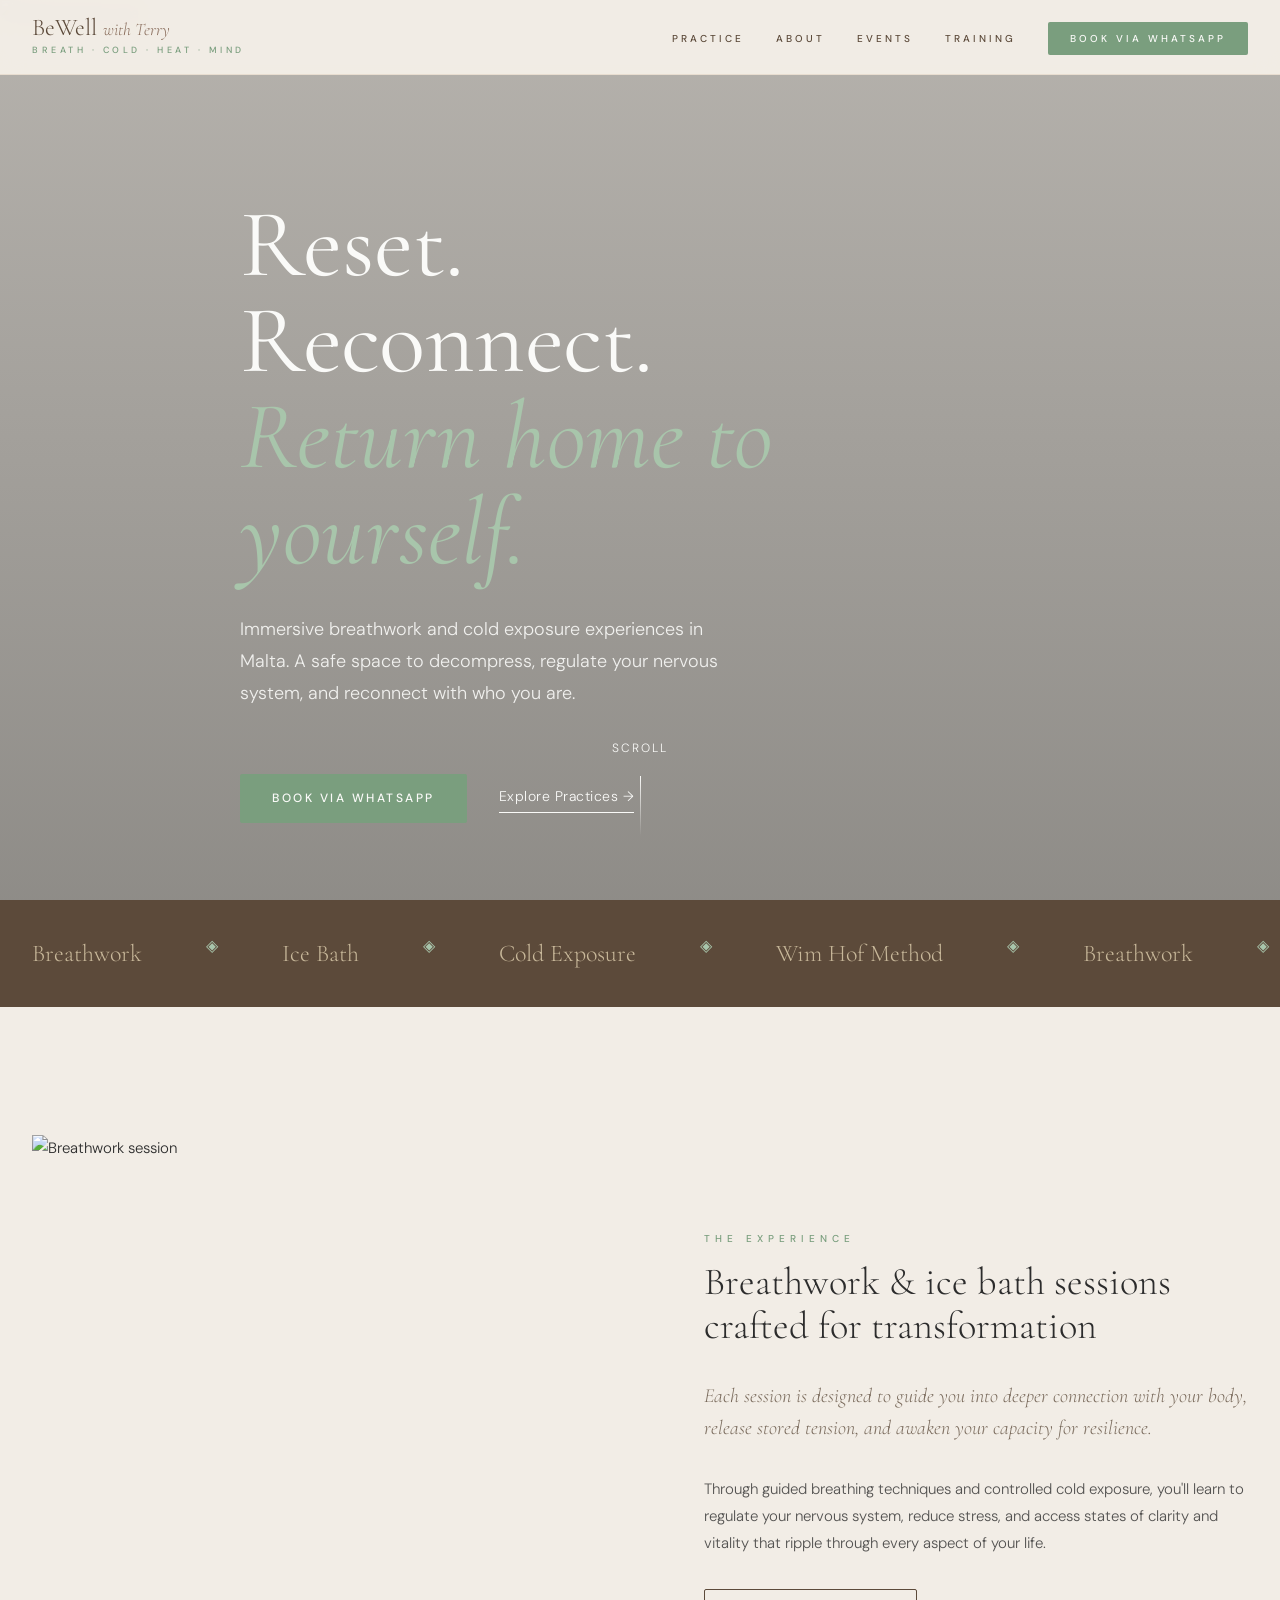
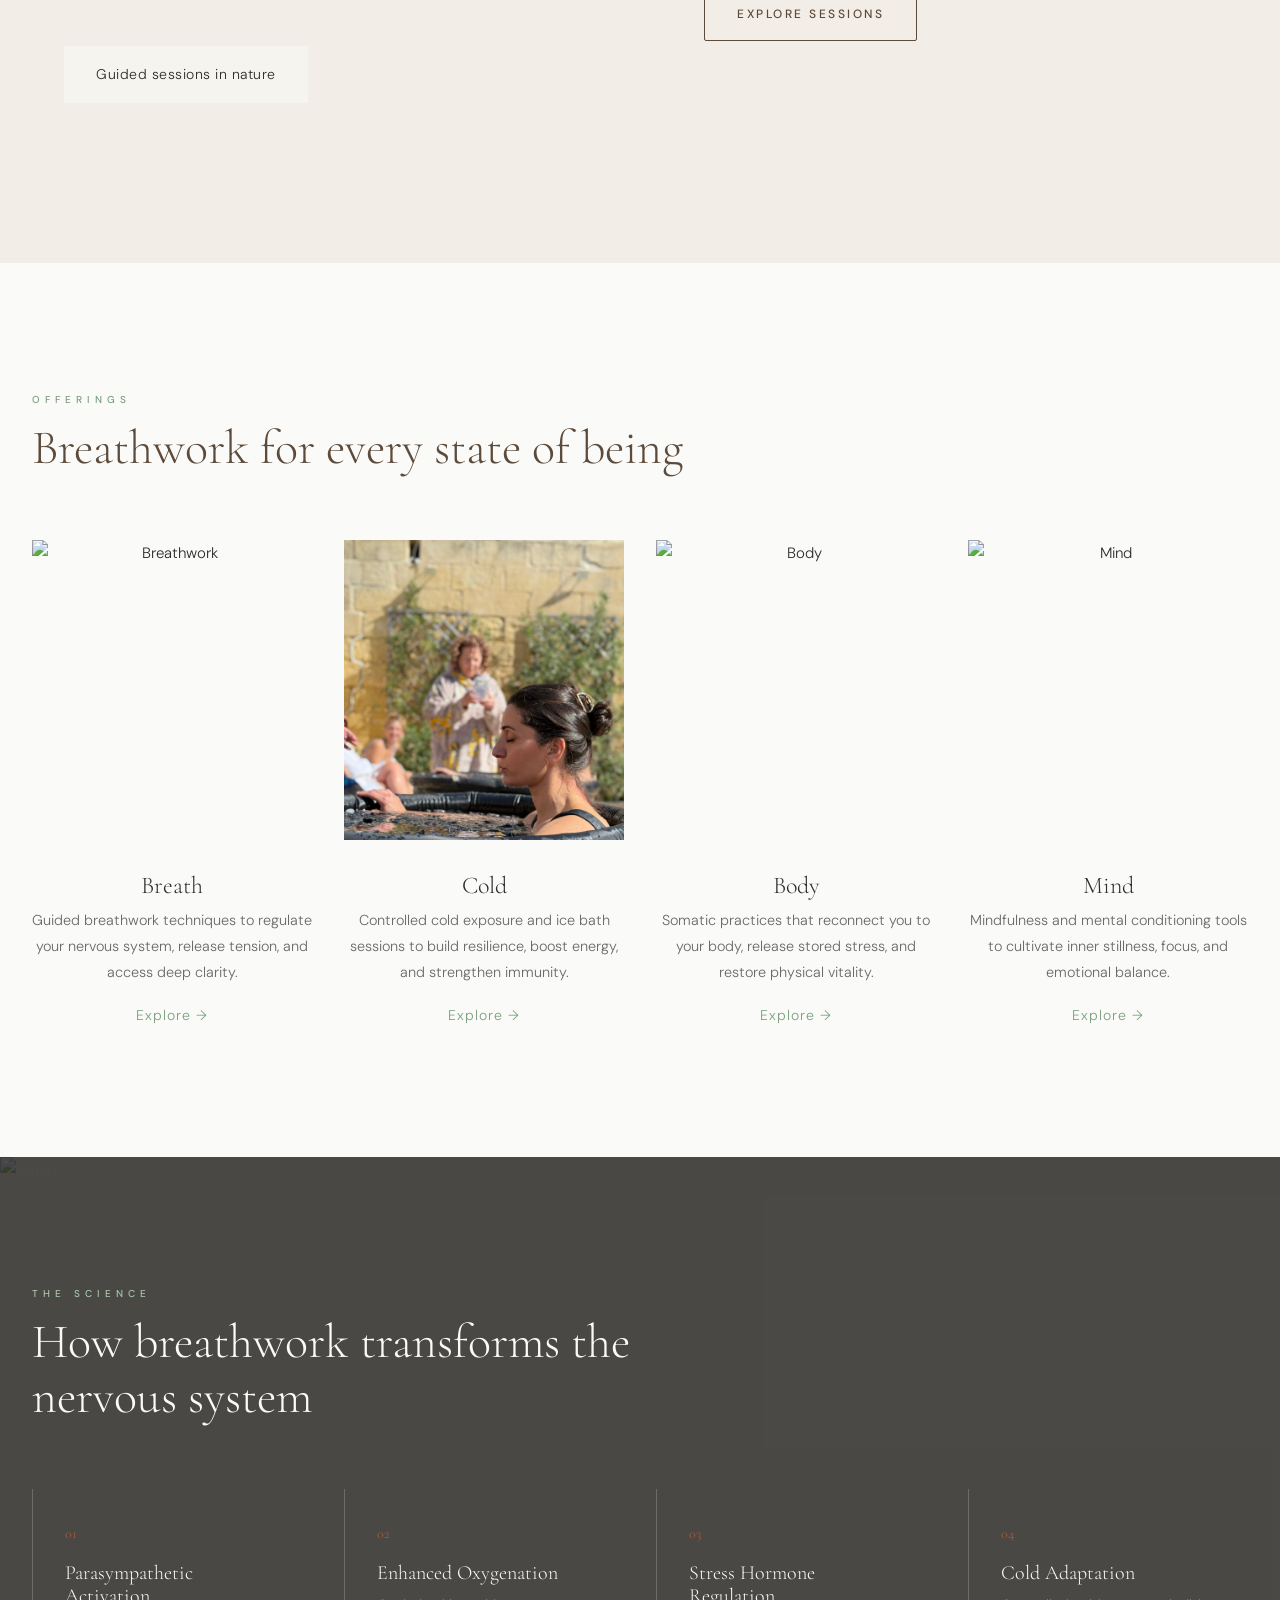
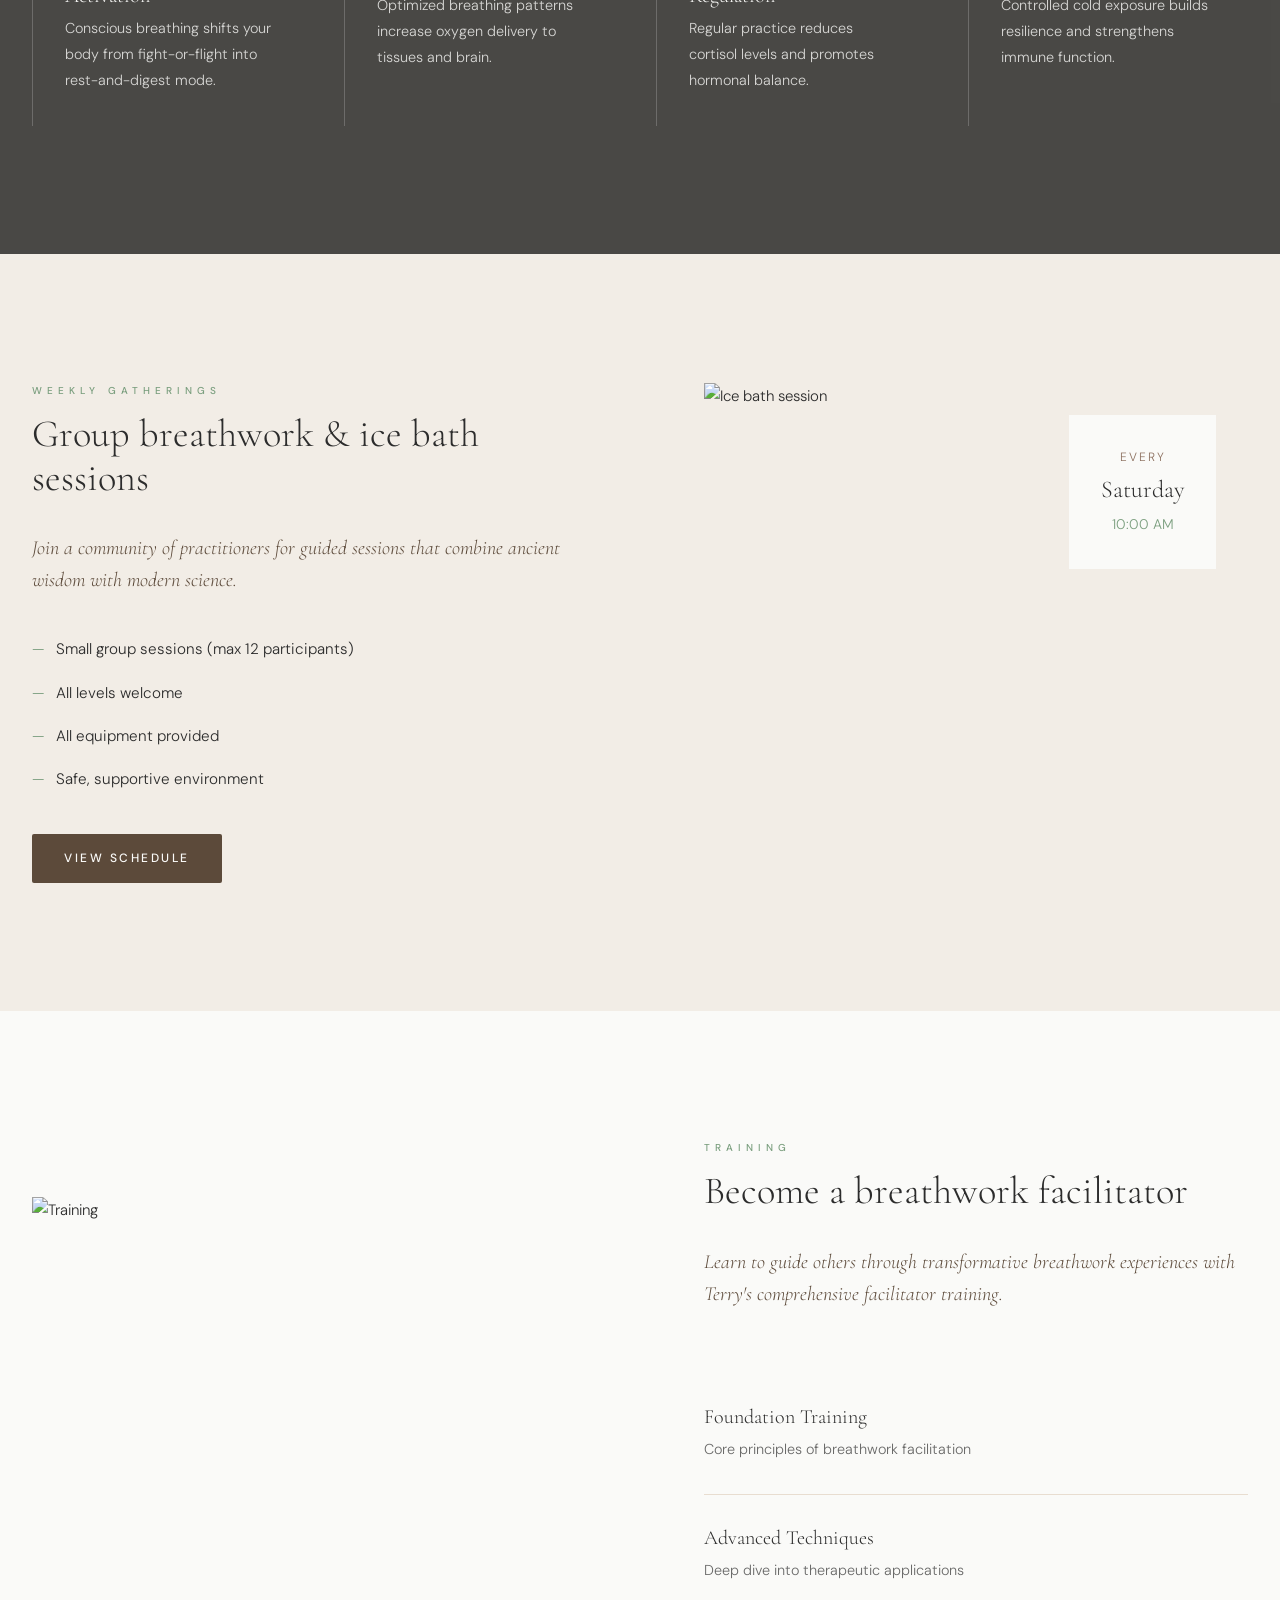
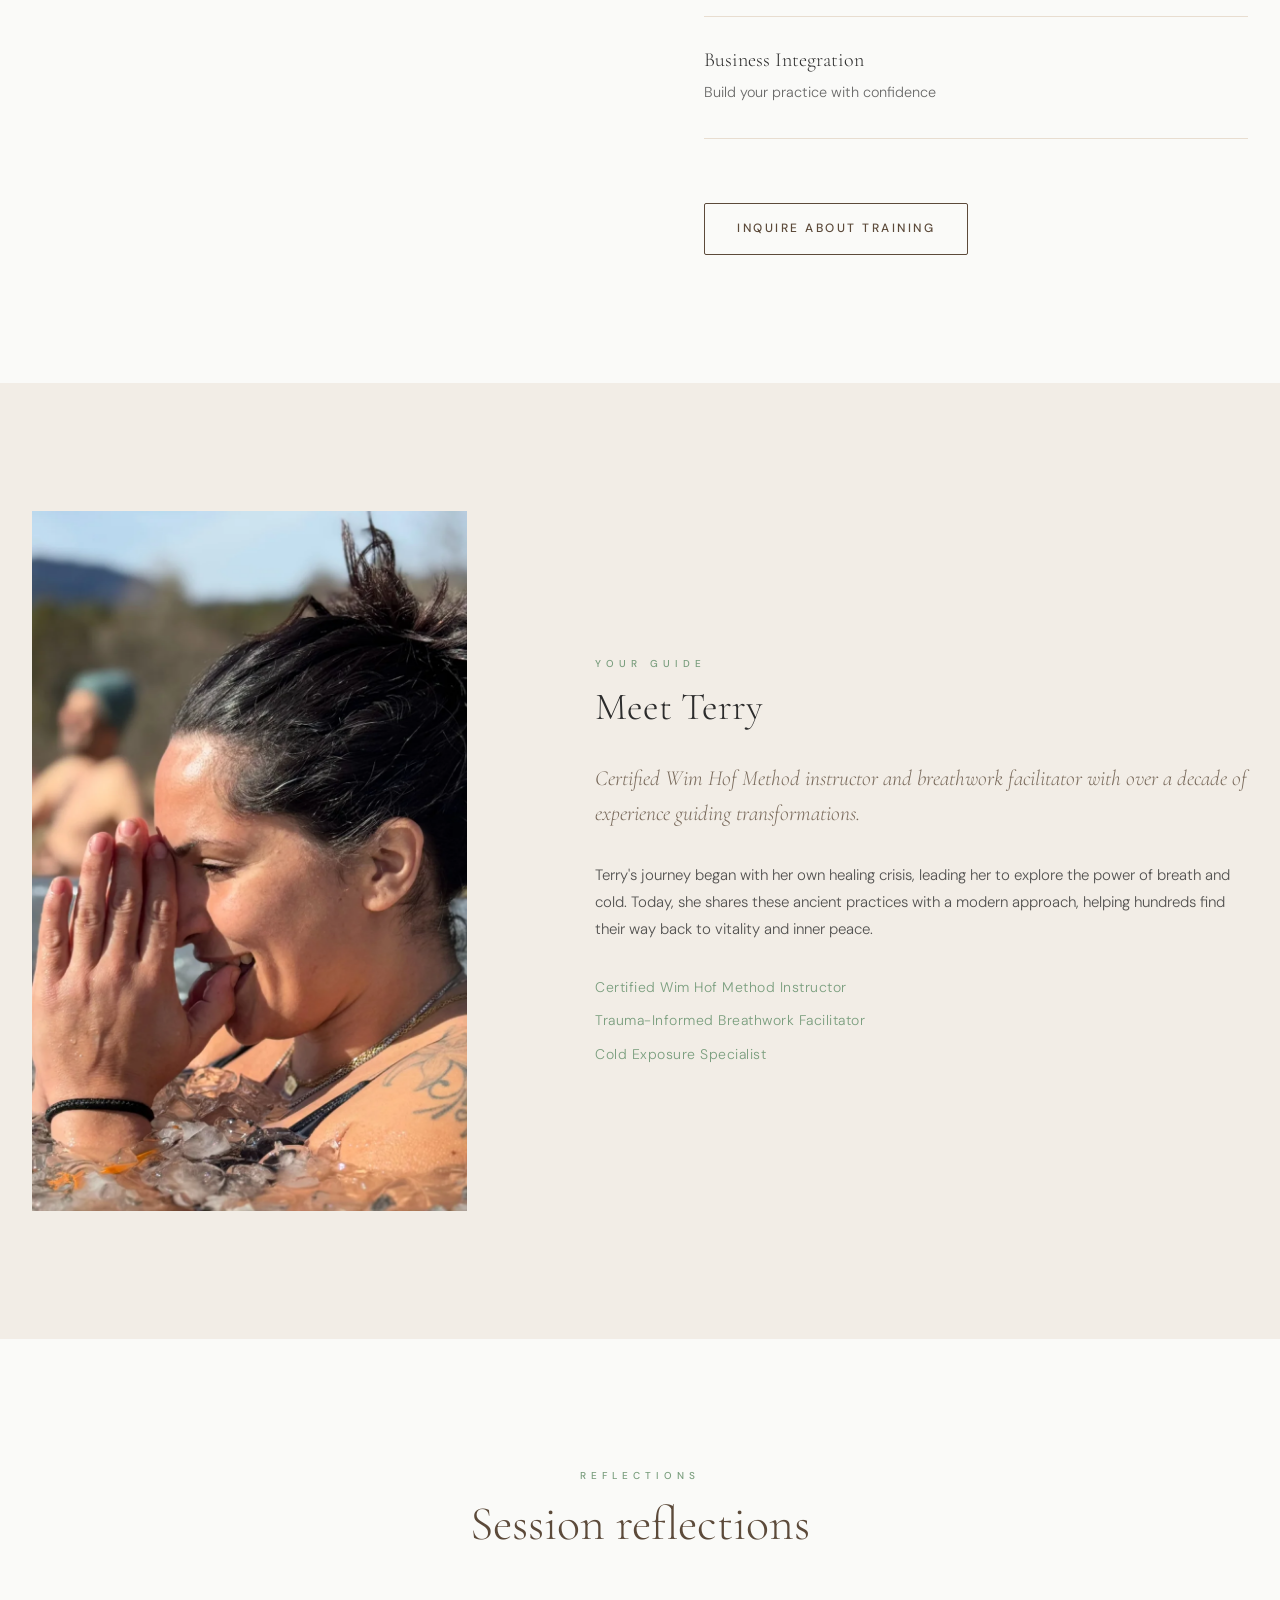
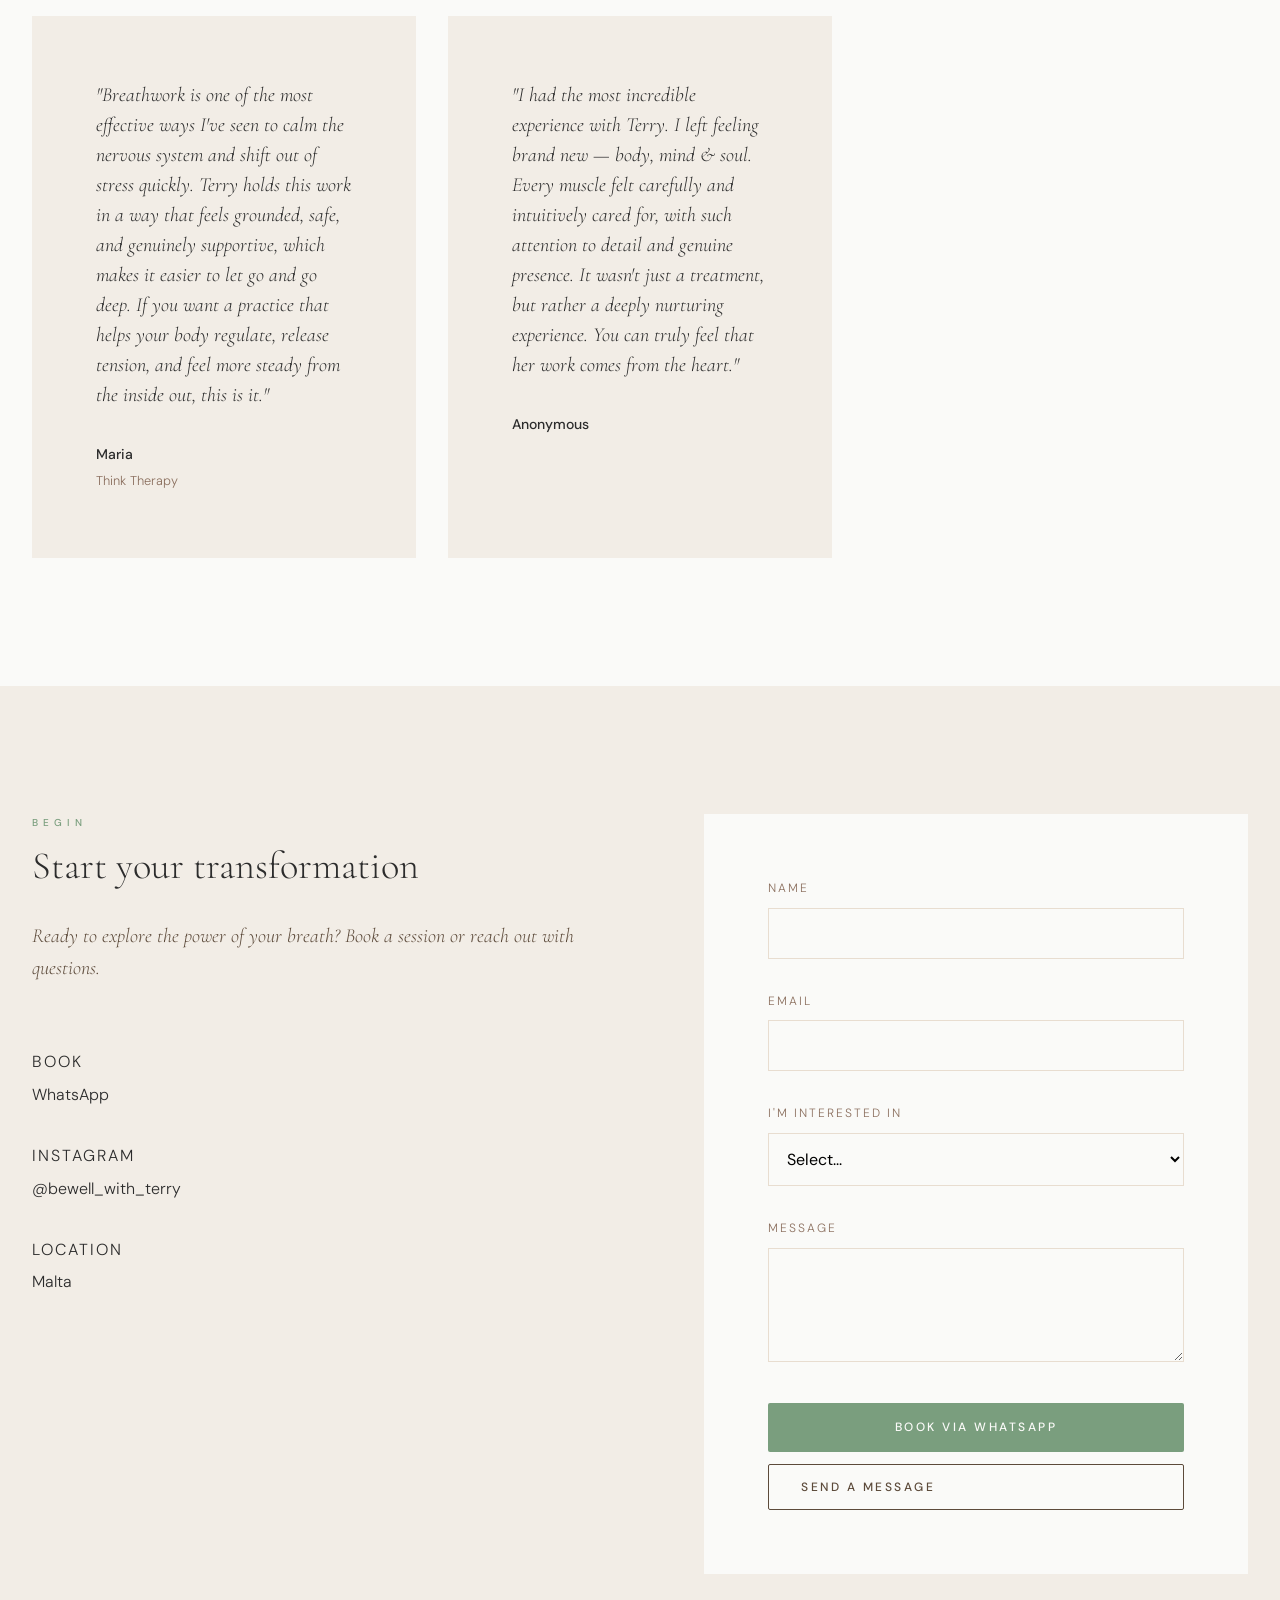
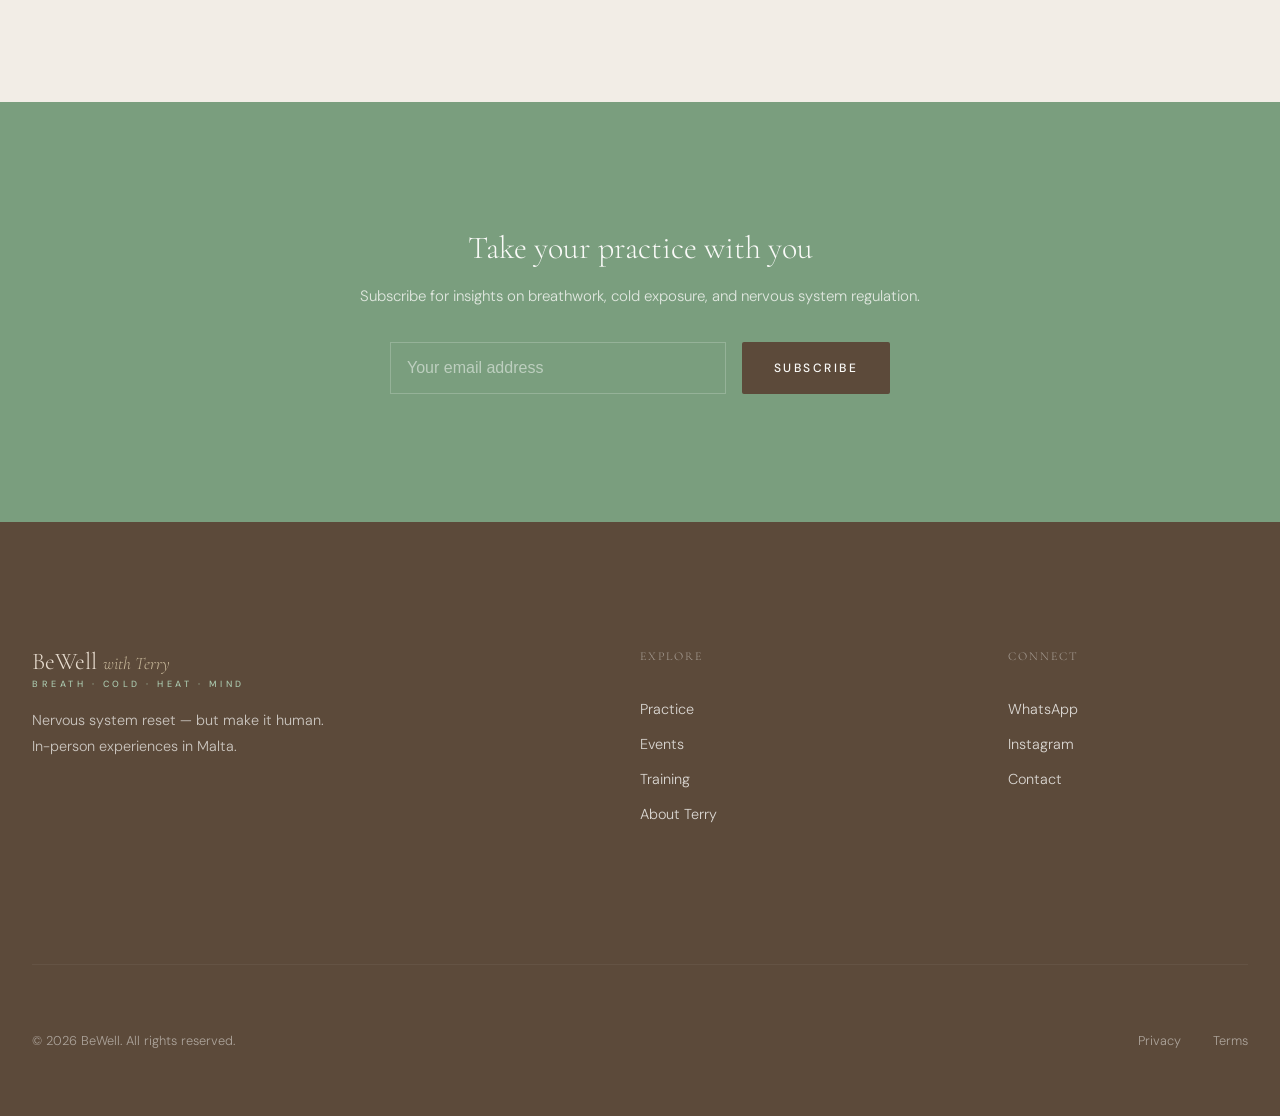
==== index.html @ edac0cfd "Use real BeWell ice bath photo for Cold offering card Co-Authored-By: Claude Sonnet 4.6 <noreply@ant" ====
<!DOCTYPE html>
<html lang="en">
<head>
    <meta charset="UTF-8">
    <meta name="viewport" content="width=device-width, initial-scale=1.0">
    <title>BeWell | Breathwork & Ice Bath with Terry</title>
    <link rel="preconnect" href="https://fonts.googleapis.com">
    <link rel="preconnect" href="https://fonts.gstatic.com" crossorigin>
    <link href="https://fonts.googleapis.com/css2?family=Cormorant+Garamond:ital,wght@0,300;0,400;0,500;1,300;1,400&family=DM+Sans:wght@300;400;500&display=swap" rel="stylesheet">
    <link rel="stylesheet" href="styles.css">
</head>
<body class="editorial">
    <!-- Navigation -->
    <nav class="navbar editorial-nav">
        <div class="container">
            <a href="#" class="logo">
                <div class="logo-wordmark">
                    <span>BeWell</span>
                    <span class="with-terry">with Terry</span>
                </div>
                <span class="logo-tagline">Breath · Cold · Heat · Mind</span>
            </a>
            <ul class="nav-links">
                <li><a href="#practice">Practice</a></li>
                <li><a href="#about">About</a></li>
                <li><a href="events.html">Events</a></li>
                <li><a href="#training">Training</a></li>
                <li><a href="https://wa.me/35679252144" target="_blank" class="nav-cta">Book via WhatsApp</a></li>
            </ul>
            <button class="mobile-menu-btn" aria-label="Toggle menu">
                <span></span>
                <span></span>
                <span></span>
            </button>
        </div>
    </nav>

    <!-- Hero Section -->
    <section class="hero-editorial">
        <div class="hero-bg">
            <img src="https://images.unsplash.com/photo-1505118380757-91f5f5632de0?w=1920" alt="Mediterranean sea">
            <div class="hero-overlay"></div>
        </div>
        <div class="container">
            <div class="hero-content-editorial">
                <h1 class="hero-title-editorial">
                    <span class="line">Reset.</span>
                    <span class="line">Reconnect.</span>
                    <span class="line accent">Return home to yourself.</span>
                </h1>
                <p class="hero-subtitle">
                    Immersive breathwork and cold exposure experiences in Malta.
                    A safe space to decompress, regulate your nervous system, and reconnect with who you are.
                </p>
                <div class="hero-cta-editorial">
                    <a href="https://wa.me/35679252144" target="_blank" class="btn-sage btn-large">Book via WhatsApp</a>
                    <a href="#practice" class="btn-text">Explore Practices →</a>
                </div>
            </div>
        </div>
        <div class="scroll-indicator-editorial">
            <span>Scroll</span>
            <div class="scroll-line"></div>
        </div>
    </section>

    <!-- Marquee Section -->
    <section class="marquee-section">
        <div class="marquee-container">
            <div class="marquee-content">
                <span>Breathwork</span>
                <span class="marquee-dot">◈</span>
                <span>Ice Bath</span>
                <span class="marquee-dot">◈</span>
                <span>Cold Exposure</span>
                <span class="marquee-dot">◈</span>
                <span>Wim Hof Method</span>
                <span class="marquee-dot">◈</span>
                <span>Breathwork</span>
                <span class="marquee-dot">◈</span>
                <span>Ice Bath</span>
                <span class="marquee-dot">◈</span>
                <span>Cold Exposure</span>
                <span class="marquee-dot">◈</span>
                <span>Wim Hof Method</span>
                <span class="marquee-dot">◈</span>
            </div>
        </div>
    </section>

    <!-- Featured Experience Section -->
    <section class="featured-experience" id="practice">
        <div class="container">
            <div class="featured-grid">
                <div class="featured-image">
                    <img src="https://images.unsplash.com/photo-1545205597-3d9d02c29597?w=800" alt="Breathwork session">
                    <div class="featured-caption">
                        <span>Guided sessions in nature</span>
                    </div>
                </div>
                <div class="featured-content">
                    <span class="section-label">The Experience</span>
                    <h2>Breathwork & ice bath sessions crafted for transformation</h2>
                    <p class="lead">
                        Each session is designed to guide you into deeper connection with your body, 
                        release stored tension, and awaken your capacity for resilience.
                    </p>
                    <p>
                        Through guided breathing techniques and controlled cold exposure, you'll learn 
                        to regulate your nervous system, reduce stress, and access states of clarity 
                        and vitality that ripple through every aspect of your life.
                    </p>
                    <a href="events.html" class="btn-outline">Explore Sessions</a>
                </div>
            </div>
        </div>
    </section>

    <!-- Practice Types Section -->
    <section class="practice-types">
        <div class="container">
            <div class="section-header-editorial">
                <span class="section-label">Offerings</span>
                <h2>Breathwork for every state of being</h2>
            </div>
            <div class="practice-grid">
                <div class="practice-card">
                    <div class="practice-image">
                        <img src="https://images.unsplash.com/photo-1474418397713-7ede21d49118?w=400" alt="Breathwork">
                    </div>
                    <h3>Breath</h3>
                    <p>Guided breathwork techniques to regulate your nervous system, release tension, and access deep clarity.</p>
                    <a href="events.html" class="link-arrow">Explore →</a>
                </div>
                <div class="practice-card">
                    <div class="practice-image">
                        <img src="cold.jpeg" alt="Ice bathing activity" style="object-position: top;">
                    </div>
                    <h3>Cold</h3>
                    <p>Controlled cold exposure and ice bath sessions to build resilience, boost energy, and strengthen immunity.</p>
                    <a href="events.html" class="link-arrow">Explore →</a>
                </div>
                <div class="practice-card">
                    <div class="practice-image">
                        <img src="https://images.unsplash.com/photo-1544367567-0f2fcb009e0b?w=400" alt="Body">
                    </div>
                    <h3>Body</h3>
                    <p>Somatic practices that reconnect you to your body, release stored stress, and restore physical vitality.</p>
                    <a href="events.html" class="link-arrow">Explore →</a>
                </div>
                <div class="practice-card">
                    <div class="practice-image">
                        <img src="https://images.unsplash.com/photo-1508672019048-805c876b67e2?w=400" alt="Mind">
                    </div>
                    <h3>Mind</h3>
                    <p>Mindfulness and mental conditioning tools to cultivate inner stillness, focus, and emotional balance.</p>
                    <a href="events.html" class="link-arrow">Explore →</a>
                </div>
            </div>
        </div>
    </section>

    <!-- Science Section -->
    <section class="science-section">
        <div class="science-bg">
            <img src="https://images.unsplash.com/photo-1518173946687-a4c036bc3c95?w=1920" alt="Nature">
            <div class="science-overlay"></div>
        </div>
        <div class="container">
            <div class="science-content">
                <span class="section-label light">The Science</span>
                <h2>How breathwork transforms the nervous system</h2>
                <div class="science-grid">
                    <div class="science-item">
                        <span class="science-number">01</span>
                        <h4>Parasympathetic Activation</h4>
                        <p>Conscious breathing shifts your body from fight-or-flight into rest-and-digest mode.</p>
                    </div>
                    <div class="science-item">
                        <span class="science-number">02</span>
                        <h4>Enhanced Oxygenation</h4>
                        <p>Optimized breathing patterns increase oxygen delivery to tissues and brain.</p>
                    </div>
                    <div class="science-item">
                        <span class="science-number">03</span>
                        <h4>Stress Hormone Regulation</h4>
                        <p>Regular practice reduces cortisol levels and promotes hormonal balance.</p>
                    </div>
                    <div class="science-item">
                        <span class="science-number">04</span>
                        <h4>Cold Adaptation</h4>
                        <p>Controlled cold exposure builds resilience and strengthens immune function.</p>
                    </div>
                </div>
            </div>
        </div>
    </section>

    <!-- Weekly Class Section -->
    <section class="weekly-class" id="events">
        <div class="container">
            <div class="weekly-grid">
                <div class="weekly-content">
                    <span class="section-label">Weekly Gatherings</span>
                    <h2>Group breathwork & ice bath sessions</h2>
                    <p class="lead">
                        Join a community of practitioners for guided sessions that combine ancient 
                        wisdom with modern science.
                    </p>
                    <ul class="weekly-features">
                        <li>Small group sessions (max 12 participants)</li>
                        <li>All levels welcome</li>
                        <li>All equipment provided</li>
                        <li>Safe, supportive environment</li>
                    </ul>
                    <a href="events.html" class="btn-primary">View Schedule</a>
                </div>
                <div class="weekly-image">
                    <img src="https://images.unsplash.com/photo-1593811167562-9cef47bfc4d7?w=800" alt="Ice bath session">
                    <div class="weekly-badge">
                        <span class="badge-day">Every</span>
                        <span class="badge-time">Saturday</span>
                        <span class="badge-hour">10:00 AM</span>
                    </div>
                </div>
            </div>
        </div>
    </section>

    <!-- Training Section -->
    <section class="training-section" id="training">
        <div class="container">
            <div class="training-grid">
                <div class="training-image">
                    <img src="https://images.unsplash.com/photo-1599901860904-17e6ed7083a0?w=800" alt="Training">
                </div>
                <div class="training-content">
                    <span class="section-label">Training</span>
                    <h2>Become a breathwork facilitator</h2>
                    <p class="lead">
                        Learn to guide others through transformative breathwork experiences 
                        with Terry's comprehensive facilitator training.
                    </p>
                    <div class="training-modules">
                        <div class="module">
                            <h4>Foundation Training</h4>
                            <p>Core principles of breathwork facilitation</p>
                        </div>
                        <div class="module">
                            <h4>Advanced Techniques</h4>
                            <p>Deep dive into therapeutic applications</p>
                        </div>
                        <div class="module">
                            <h4>Business Integration</h4>
                            <p>Build your practice with confidence</p>
                        </div>
                    </div>
                    <a href="#contact" class="btn-outline">Inquire About Training</a>
                </div>
            </div>
        </div>
    </section>

    <!-- About Terry Section -->
    <section class="about-editorial" id="about">
        <div class="container">
            <div class="about-grid-editorial">
                <div class="about-portrait">
                    <img src="terry.webp" alt="Terry">
                </div>
                <div class="about-bio">
                    <span class="section-label">Your Guide</span>
                    <h2>Meet Terry</h2>
                    <p class="lead">
                        Certified Wim Hof Method instructor and breathwork facilitator 
                        with over a decade of experience guiding transformations.
                    </p>
                    <p>
                        Terry's journey began with her own healing crisis, leading her to
                        explore the power of breath and cold. Today, she shares these ancient
                        practices with a modern approach, helping hundreds find their way
                        back to vitality and inner peace.
                    </p>
                    <div class="credentials-editorial">
                        <span>Certified Wim Hof Method Instructor</span>
                        <span>Trauma-Informed Breathwork Facilitator</span>
                        <span>Cold Exposure Specialist</span>
                    </div>
                </div>
            </div>
        </div>
    </section>

    <!-- Testimonials Section -->
    <section class="testimonials-editorial">
        <div class="container">
            <div class="section-header-editorial centered">
                <span class="section-label">Reflections</span>
                <h2>Session reflections</h2>
            </div>
            <div class="testimonials-grid-editorial">
                <div class="testimonial-card-editorial">
                    <blockquote>
                        "Breathwork is one of the most effective ways I've seen to calm the nervous system and shift out of stress quickly. Terry holds this work in a way that feels grounded, safe, and genuinely supportive, which makes it easier to let go and go deep. If you want a practice that helps your body regulate, release tension, and feel more steady from the inside out, this is it."
                    </blockquote>
                    <cite>
                        <strong>Maria</strong>
                        <span>Think Therapy</span>
                    </cite>
                </div>
                <div class="testimonial-card-editorial">
                    <blockquote>
                        "I had the most incredible experience with Terry. I left feeling brand new — body, mind & soul. Every muscle felt carefully and intuitively cared for, with such attention to detail and genuine presence. It wasn't just a treatment, but rather a deeply nurturing experience. You can truly feel that her work comes from the heart."
                    </blockquote>
                    <cite>
                        <strong>Anonymous</strong>
                    </cite>
                </div>
            </div>
        </div>
    </section>

    <!-- Contact Section -->
    <section class="contact-editorial" id="contact">
        <div class="container">
            <div class="contact-grid-editorial">
                <div class="contact-info-editorial">
                    <span class="section-label">Begin</span>
                    <h2>Start your transformation</h2>
                    <p class="lead">
                        Ready to explore the power of your breath? Book a session or 
                        reach out with questions.
                    </p>
                    <div class="contact-details-editorial">
                        <div class="contact-item">
                            <span class="contact-label">Book</span>
                            <a href="https://wa.me/35679252144" target="_blank">WhatsApp</a>
                        </div>
                        <div class="contact-item">
                            <span class="contact-label">Instagram</span>
                            <a href="https://www.instagram.com/bewell_with_terry" target="_blank">@bewell_with_terry</a>
                        </div>
                        <div class="contact-item">
                            <span class="contact-label">Location</span>
                            <span>Malta</span>
                        </div>
                    </div>
                </div>
                <div class="contact-form-wrapper">
                    <form class="contact-form-editorial" id="contactForm">
                        <div class="form-group">
                            <label for="name">Name</label>
                            <input type="text" id="name" name="name" required>
                        </div>
                        <div class="form-group">
                            <label for="email">Email</label>
                            <input type="email" id="email" name="email" required>
                        </div>
                        <div class="form-group">
                            <label for="interest">I'm interested in</label>
                            <select id="interest" name="interest">
                                <option value="">Select...</option>
                                <option value="session">Private Session</option>
                                <option value="group">Group Class</option>
                                <option value="training">Facilitator Training</option>
                                <option value="corporate">Corporate Program</option>
                            </select>
                        </div>
                        <div class="form-group">
                            <label for="message">Message</label>
                            <textarea id="message" name="message" rows="4"></textarea>
                        </div>
                        <a href="https://wa.me/35679252144" target="_blank" class="btn-sage btn-full" style="text-align:center; text-decoration:none;">Book via WhatsApp</a>
                        <button type="submit" class="btn-outline btn-full" style="margin-top: 0.75rem;">Send a Message</button>
                    </form>
                </div>
            </div>
        </div>
    </section>

    <!-- Newsletter Section -->
    <section class="newsletter-section">
        <div class="container">
            <div class="newsletter-content">
                <h3>Take your practice with you</h3>
                <p>Subscribe for insights on breathwork, cold exposure, and nervous system regulation.</p>
                <form class="newsletter-form">
                    <input type="email" placeholder="Your email address" required>
                    <button type="submit" class="btn-primary">Subscribe</button>
                </form>
            </div>
        </div>
    </section>

    <!-- Footer -->
    <footer class="footer-editorial">
        <div class="container">
            <div class="footer-grid-editorial">
                <div class="footer-brand">
                    <a href="#" class="logo" style="color: var(--sand-light);">
                        <div class="logo-wordmark">
                            <span>BeWell</span>
                            <span class="with-terry" style="color: var(--sand);">with Terry</span>
                        </div>
                        <span class="logo-tagline" style="color: var(--sage-light);">Breath · Cold · Heat · Mind</span>
                    </a>
                    <p>Nervous system reset — but make it human.<br>In-person experiences in Malta.</p>
                </div>
                <div class="footer-links">
                    <h4>Explore</h4>
                    <ul>
                        <li><a href="#practice">Practice</a></li>
                        <li><a href="events.html">Events</a></li>
                        <li><a href="#training">Training</a></li>
                        <li><a href="#about">About Terry</a></li>
                    </ul>
                </div>
                <div class="footer-links">
                    <h4>Connect</h4>
                    <ul>
                        <li><a href="https://wa.me/35679252144" target="_blank">WhatsApp</a></li>
                        <li><a href="https://www.instagram.com/bewell_with_terry" target="_blank">Instagram</a></li>
                        <li><a href="#contact">Contact</a></li>
                    </ul>
                </div>
            </div>
            <div class="footer-bottom-editorial">
                <p>&copy; 2026 BeWell. All rights reserved.</p>
                <div class="footer-legal">
                    <a href="#">Privacy</a>
                    <a href="#">Terms</a>
                </div>
            </div>
        </div>
    </footer>

    <!-- Success Modal -->
    <div class="modal" id="successModal">
        <div class="modal-content modal-editorial">
            <div class="modal-icon">✓</div>
            <h3>Message Sent</h3>
            <p>Thank you for reaching out. I'll respond within 24 hours.</p>
            <button class="btn-primary" onclick="closeModal()">Close</button>
        </div>
    </div>

    <script src="script.js"></script>
</body>
</html>
---- styles.css ----
/* ========================================
   BeWell - Editorial Design System
   Inspired by frequencybreathwork.com
   ======================================== */

/* CSS Variables */
:root {
    /* Brand Colors */
    --sage:        #7A9E7E;
    --sage-light:  #A8C5AB;
    --sage-pale:   #D6E8D7;
    --sand:        #C8B89A;
    --sand-light:  #E8DDD0;
    --sand-pale:   #F5F0EA;
    --earth:       #5C4A3A;
    --earth-mid:   #8B6F5E;
    --charcoal:    #2C2C2C;
    --white:       #FAFAF8;
    --cream:       #F2EDE6;
    --accent:      #B85C3A;
    --accent-soft: #D4856A;

    /* Legacy aliases (keep for compatibility) */
    --color-cream: #F2EDE6;
    --color-warm-white: #FAFAF8;
    --color-stone: #E8DDD0;
    --color-taupe: #8B6F5E;
    --color-charcoal: #2C2C2C;
    --color-forest: #5C4A3A;
    --color-sage: #7A9E7E;
    --color-gold: #B85C3A;

    /* Typography */
    --font-serif: 'Cormorant Garamond', Georgia, serif;
    --font-sans: 'DM Sans', -apple-system, BlinkMacSystemFont, sans-serif;

    /* Spacing */
    --space-xs: 0.5rem;
    --space-sm: 1rem;
    --space-md: 2rem;
    --space-lg: 4rem;
    --space-xl: 8rem;

    /* Transitions */
    --transition-smooth: all 0.4s cubic-bezier(0.4, 0, 0.2, 1);
}

/* Reset & Base */
*, *::before, *::after {
    box-sizing: border-box;
    margin: 0;
    padding: 0;
}

html {
    scroll-behavior: smooth;
    font-size: 16px;
}

body {
    font-family: var(--font-sans);
    font-weight: 300;
    font-size: 15px;
    color: var(--charcoal);
    background: var(--white);
    line-height: 1.8;
    -webkit-font-smoothing: antialiased;
}

body.editorial {
    background: var(--cream);
}

h1, h2, h3, h4 {
    font-family: var(--font-serif);
    font-weight: 300;
    line-height: 1.15;
}

a {
    text-decoration: none;
    color: inherit;
}

ul {
    list-style: none;
}

img {
    max-width: 100%;
    height: auto;
    display: block;
}

.container {
    max-width: 1400px;
    margin: 0 auto;
    padding: 0 var(--space-md);
}

/* ========================================
   Navigation - Editorial
   ======================================== */
.navbar {
    position: fixed;
    top: 0;
    left: 0;
    right: 0;
    z-index: 1000;
    padding: var(--space-sm) 0;
    transition: var(--transition-smooth);
    background: rgba(242, 237, 230, 0.98);
    backdrop-filter: blur(10px);
    border-bottom: 1px solid var(--sand-light);
}

.editorial-nav {
    padding: var(--space-sm) 0;
}

.editorial-nav.scrolled {
    box-shadow: 0 2px 20px rgba(0, 0, 0, 0.08);
}

.navbar .container {
    display: flex;
    align-items: center;
    justify-content: space-between;
}

.logo {
    display: flex;
    flex-direction: column;
    gap: 2px;
    font-family: var(--font-serif);
    font-size: 1.5rem;
    font-weight: 300;
    color: var(--earth);
    text-decoration: none;
}

.logo-wordmark {
    display: flex;
    align-items: baseline;
    gap: 6px;
    line-height: 1;
}

.logo-wordmark .with-terry {
    font-style: italic;
    font-size: 1.1rem;
    color: var(--earth-mid);
}

.logo-tagline {
    font-family: var(--font-sans);
    font-size: 9px;
    font-weight: 500;
    letter-spacing: 3.5px;
    text-transform: uppercase;
    color: var(--sage);
}

.nav-links {
    display: flex;
    align-items: center;
    gap: var(--space-md);
}

.nav-links a {
    font-size: 10px;
    font-weight: 500;
    letter-spacing: 3px;
    text-transform: uppercase;
    color: var(--earth);
    position: relative;
}

.nav-links a::after {
    content: '';
    position: absolute;
    bottom: -4px;
    left: 0;
    width: 0;
    height: 1px;
    background: var(--sage);
    transition: var(--transition-smooth);
}

.nav-links a:hover::after {
    width: 100%;
}

.nav-cta {
    padding: 10px 22px;
    background: var(--sage);
    color: var(--white) !important;
    border-radius: 2px;
    transition: var(--transition-smooth);
}

.nav-cta:hover {
    background: var(--earth);
}

.nav-cta::after {
    display: none !important;
}

.nav-cta::after {
    display: none !important;
}

.mobile-menu-btn {
    display: none;
    flex-direction: column;
    gap: 6px;
    background: none;
    border: none;
    cursor: pointer;
    padding: 5px;
}

.mobile-menu-btn span {
    display: block;
    width: 24px;
    height: 1px;
    background: var(--color-charcoal);
    transition: var(--transition-smooth);
}

.mobile-menu-btn.active span:nth-child(1) {
    transform: translateY(7px) rotate(45deg);
}

.mobile-menu-btn.active span:nth-child(2) {
    opacity: 0;
    transform: scaleX(0);
}

.mobile-menu-btn.active span:nth-child(3) {
    transform: translateY(-7px) rotate(-45deg);
}

/* ========================================
   Hero - Editorial
   ======================================== */
.hero-editorial {
    position: relative;
    min-height: 100vh;
    display: flex;
    align-items: center;
    overflow: hidden;
}

.hero-bg {
    position: absolute;
    inset: 0;
    z-index: -1;
}

.hero-bg img {
    width: 100%;
    height: 100%;
    object-fit: cover;
}

.hero-overlay {
    position: absolute;
    inset: 0;
    background: linear-gradient(
        to bottom,
        rgba(44, 44, 42, 0.3) 0%,
        rgba(44, 44, 42, 0.5) 100%
    );
}

.hero-content-editorial {
    max-width: 800px;
    padding-top: 120px;
    color: var(--color-warm-white);
}

.hero-title-editorial {
    font-size: clamp(3rem, 8vw, 6rem);
    font-weight: 400;
    line-height: 1;
    margin-bottom: var(--space-md);
}

.hero-title-editorial .line {
    display: block;
}

.hero-title-editorial .accent {
    font-style: italic;
    color: var(--sage-light);
}

.hero-subtitle {
    font-size: 1.125rem;
    max-width: 500px;
    margin-bottom: var(--space-lg);
    opacity: 0.9;
}

.hero-cta-editorial {
    display: flex;
    align-items: center;
    gap: var(--space-md);
}

.btn-text {
    color: var(--color-warm-white);
    font-size: 0.875rem;
    letter-spacing: 0.5px;
    border-bottom: 1px solid currentColor;
    padding-bottom: 2px;
    transition: var(--transition-smooth);
}

.btn-text:hover {
    opacity: 0.7;
}

.scroll-indicator-editorial {
    position: absolute;
    bottom: var(--space-lg);
    left: 50%;
    transform: translateX(-50%);
    display: flex;
    flex-direction: column;
    align-items: center;
    gap: var(--space-sm);
    color: var(--color-warm-white);
    font-size: 0.75rem;
    letter-spacing: 2px;
    text-transform: uppercase;
}

.scroll-line {
    width: 1px;
    height: 60px;
    background: linear-gradient(to bottom, currentColor, transparent);
    animation: scrollPulse 2s ease-in-out infinite;
}

@keyframes scrollPulse {
    0%, 100% { opacity: 1; transform: scaleY(1); }
    50% { opacity: 0.5; transform: scaleY(0.8); }
}

/* ========================================
   Buttons
   ======================================== */
.btn-primary {
    display: inline-flex;
    align-items: center;
    justify-content: center;
    padding: 14px 32px;
    background: var(--earth);
    color: var(--white);
    font-family: var(--font-sans);
    font-size: 12px;
    font-weight: 500;
    letter-spacing: 2.5px;
    text-transform: uppercase;
    border: none;
    border-radius: 2px;
    cursor: pointer;
    transition: all 0.25s ease;
}

.btn-primary:hover {
    background: var(--earth-mid);
    transform: translateY(-1px);
}

.btn-large {
    padding: 18px 40px;
    font-size: 12px;
}

.btn-full {
    width: 100%;
}

.btn-outline {
    display: inline-flex;
    align-items: center;
    padding: 14px 32px;
    border: 1.5px solid var(--earth);
    color: var(--earth);
    background: transparent;
    font-family: var(--font-sans);
    font-size: 12px;
    font-weight: 500;
    letter-spacing: 2.5px;
    text-transform: uppercase;
    border-radius: 2px;
    transition: all 0.25s ease;
}

.btn-outline:hover {
    background: var(--earth);
    color: var(--cream);
}

.btn-sage {
    display: inline-flex;
    align-items: center;
    justify-content: center;
    padding: 14px 32px;
    background: var(--sage);
    color: var(--white);
    font-family: var(--font-sans);
    font-size: 12px;
    font-weight: 500;
    letter-spacing: 2.5px;
    text-transform: uppercase;
    border: none;
    border-radius: 2px;
    cursor: pointer;
    transition: all 0.25s ease;
}

.btn-sage:hover {
    background: var(--earth);
    transform: translateY(-1px);
}

.btn-secondary {
    display: inline-flex;
    align-items: center;
    padding: 14px 28px;
    border: 1.5px solid var(--sand);
    font-family: var(--font-sans);
    font-size: 12px;
    letter-spacing: 2px;
    text-transform: uppercase;
    border-radius: 2px;
    transition: all 0.25s ease;
}

.btn-secondary:hover {
    border-color: var(--earth);
}

/* ========================================
   Marquee Section
   ======================================== */
.marquee-section {
    padding: var(--space-md) 0;
    background: var(--earth);
    overflow: hidden;
}

.marquee-container {
    display: flex;
    overflow: hidden;
}

.marquee-content {
    display: flex;
    animation: marquee 30s linear infinite;
    white-space: nowrap;
}

.marquee-content span {
    font-family: var(--font-serif);
    font-size: 1.5rem;
    color: var(--sand);
    padding: 0 var(--space-md);
}

.marquee-dot {
    color: var(--sage-light) !important;
    font-size: 1rem !important;
}

@keyframes marquee {
    0% { transform: translateX(0); }
    100% { transform: translateX(-50%); }
}

/* ========================================
   Section Labels & Headers
   ======================================== */
.section-label {
    display: block;
    font-family: var(--font-sans);
    font-size: 10px;
    font-weight: 500;
    letter-spacing: 5px;
    text-transform: uppercase;
    color: var(--sage);
    margin-bottom: 12px;
}

.section-label.light {
    color: var(--sage-light);
}

.section-header-editorial {
    margin-bottom: var(--space-lg);
}

.section-header-editorial.centered {
    text-align: center;
}

.section-header-editorial h2 {
    font-size: clamp(2rem, 4vw, 3rem);
    color: var(--earth);
}

/* ========================================
   Featured Experience Section
   ======================================== */
.featured-experience {
    padding: var(--space-xl) 0;
    background: var(--color-cream);
}

.featured-grid {
    display: grid;
    grid-template-columns: 1fr 1fr;
    gap: var(--space-xl);
    align-items: center;
}

.featured-image {
    position: relative;
}

.featured-image img {
    width: 100%;
    height: 600px;
    object-fit: cover;
}

.featured-caption {
    position: absolute;
    bottom: var(--space-md);
    left: var(--space-md);
    background: rgba(247, 245, 240, 0.9);
    padding: var(--space-sm) var(--space-md);
    font-size: 0.875rem;
    letter-spacing: 0.5px;
}

.featured-content h2 {
    font-size: clamp(2rem, 3vw, 2.75rem);
    margin-bottom: var(--space-md);
    color: var(--color-charcoal);
}

.featured-content .lead {
    font-size: 1.25rem;
    font-family: var(--font-serif);
    font-style: italic;
    color: var(--color-forest);
    margin-bottom: var(--space-md);
}

.featured-content p {
    margin-bottom: var(--space-md);
    color: var(--color-charcoal);
    opacity: 0.8;
}

/* ========================================
   Practice Types Section
   ======================================== */
.practice-types {
    padding: var(--space-xl) 0;
    background: var(--color-warm-white);
}

.practice-grid {
    display: grid;
    grid-template-columns: repeat(4, 1fr);
    gap: var(--space-md);
}

.practice-card {
    text-align: center;
}

.practice-image {
    margin-bottom: var(--space-md);
    overflow: hidden;
}

.practice-image img {
    width: 100%;
    height: 300px;
    object-fit: cover;
    transition: var(--transition-smooth);
}

.practice-card:hover .practice-image img {
    transform: scale(1.05);
}

.practice-card h3 {
    font-size: 1.5rem;
    margin-bottom: var(--space-xs);
    color: var(--color-charcoal);
}

.practice-card p {
    font-size: 0.9rem;
    color: var(--color-charcoal);
    opacity: 0.7;
    margin-bottom: var(--space-sm);
}

.link-arrow {
    font-size: 0.875rem;
    letter-spacing: 1px;
    color: var(--color-sage);
    transition: var(--transition-smooth);
}

.link-arrow:hover {
    color: var(--color-forest);
}

/* ========================================
   Science Section
   ======================================== */
.science-section {
    position: relative;
    padding: var(--space-xl) 0;
    color: var(--color-warm-white);
}

.science-bg {
    position: absolute;
    inset: 0;
    z-index: -1;
}

.science-bg img {
    width: 100%;
    height: 100%;
    object-fit: cover;
}

.science-overlay {
    position: absolute;
    inset: 0;
    background: rgba(44, 44, 42, 0.85);
}

.science-content h2 {
    font-size: clamp(2rem, 4vw, 3rem);
    margin-bottom: var(--space-lg);
    max-width: 600px;
}

.science-grid {
    display: grid;
    grid-template-columns: repeat(4, 1fr);
    gap: var(--space-md);
}

.science-item {
    padding: var(--space-md);
    border-left: 1px solid rgba(255, 255, 255, 0.2);
}

.science-number {
    display: block;
    font-family: var(--font-serif);
    font-size: 0.875rem;
    color: var(--color-gold);
    margin-bottom: var(--space-sm);
}

.science-item h4 {
    font-size: 1.25rem;
    margin-bottom: var(--space-xs);
}

.science-item p {
    font-size: 0.9rem;
    opacity: 0.8;
}

/* ========================================
   Weekly Class Section
   ======================================== */
.weekly-class {
    padding: var(--space-xl) 0;
    background: var(--color-cream);
}

.weekly-grid {
    display: grid;
    grid-template-columns: 1fr 1fr;
    gap: var(--space-xl);
    align-items: center;
}

.weekly-content h2 {
    font-size: clamp(2rem, 3vw, 2.75rem);
    margin-bottom: var(--space-md);
    color: var(--color-charcoal);
}

.weekly-content .lead {
    font-size: 1.25rem;
    font-family: var(--font-serif);
    font-style: italic;
    color: var(--color-forest);
    margin-bottom: var(--space-md);
}

.weekly-features {
    margin: var(--space-md) 0;
}

.weekly-features li {
    padding: var(--space-xs) 0;
    padding-left: 24px;
    position: relative;
    font-size: 0.95rem;
}

.weekly-features li::before {
    content: '—';
    position: absolute;
    left: 0;
    color: var(--color-sage);
}

.weekly-image {
    position: relative;
}

.weekly-image img {
    width: 100%;
    height: 500px;
    object-fit: cover;
}

.instagram-embed-wrapper {
    width: 100%;
    min-height: 500px;
}

.weekly-badge {
    position: absolute;
    top: var(--space-md);
    right: var(--space-md);
    background: var(--color-warm-white);
    padding: var(--space-md);
    text-align: center;
    min-width: 120px;
}

.weekly-badge span {
    display: block;
}

.badge-day {
    font-size: 0.75rem;
    letter-spacing: 2px;
    text-transform: uppercase;
    color: var(--color-taupe);
}

.badge-time {
    font-family: var(--font-serif);
    font-size: 1.5rem;
    color: var(--color-charcoal);
}

.badge-hour {
    font-size: 0.875rem;
    color: var(--color-sage);
}

/* ========================================
   Training Section
   ======================================== */
.training-section {
    padding: var(--space-xl) 0;
    background: var(--color-warm-white);
}

.training-grid {
    display: grid;
    grid-template-columns: 1fr 1fr;
    gap: var(--space-xl);
    align-items: center;
}

.training-image img {
    width: 100%;
    height: 600px;
    object-fit: cover;
}

.training-content h2 {
    font-size: clamp(2rem, 3vw, 2.75rem);
    margin-bottom: var(--space-md);
    color: var(--color-charcoal);
}

.training-content .lead {
    font-size: 1.25rem;
    font-family: var(--font-serif);
    font-style: italic;
    color: var(--color-forest);
    margin-bottom: var(--space-md);
}

.training-modules {
    margin: var(--space-lg) 0;
}

.module {
    padding: var(--space-md) 0;
    border-bottom: 1px solid var(--color-stone);
}

.module h4 {
    font-size: 1.25rem;
    margin-bottom: var(--space-xs);
    color: var(--color-charcoal);
}

.module p {
    font-size: 0.9rem;
    color: var(--color-charcoal);
    opacity: 0.7;
}

/* ========================================
   About Section - Editorial
   ======================================== */
.about-editorial {
    padding: var(--space-xl) 0;
    background: var(--color-cream);
}

.about-grid-editorial {
    display: grid;
    grid-template-columns: 1fr 1.5fr;
    gap: var(--space-xl);
    align-items: center;
}

.about-portrait img {
    width: 100%;
    height: 700px;
    object-fit: cover;
}

.about-bio h2 {
    font-size: clamp(2rem, 3vw, 2.75rem);
    margin-bottom: var(--space-md);
    color: var(--color-charcoal);
}

.about-bio .lead {
    font-size: 1.35rem;
    font-family: var(--font-serif);
    font-style: italic;
    color: var(--color-forest);
    margin-bottom: var(--space-md);
}

.about-bio p {
    margin-bottom: var(--space-md);
    color: var(--color-charcoal);
    opacity: 0.8;
}

.credentials-editorial {
    display: flex;
    flex-direction: column;
    gap: var(--space-xs);
    margin-top: var(--space-md);
}

.credentials-editorial span {
    font-size: 0.875rem;
    letter-spacing: 0.5px;
    color: var(--color-sage);
}

/* ========================================
   Testimonials - Editorial
   ======================================== */
.testimonials-editorial {
    padding: var(--space-xl) 0;
    background: var(--color-warm-white);
}

.testimonials-grid-editorial {
    display: grid;
    grid-template-columns: repeat(3, 1fr);
    gap: var(--space-md);
}

.testimonial-card-editorial {
    padding: var(--space-lg);
    background: var(--color-cream);
}

.testimonial-card-editorial blockquote {
    font-family: var(--font-serif);
    font-size: 1.25rem;
    font-style: italic;
    line-height: 1.5;
    color: var(--color-charcoal);
    margin-bottom: var(--space-md);
}

.testimonial-card-editorial cite {
    display: block;
}

.testimonial-card-editorial cite strong {
    display: block;
    font-family: var(--font-sans);
    font-size: 0.875rem;
    font-weight: 500;
    font-style: normal;
    color: var(--color-charcoal);
}

.testimonial-card-editorial cite span {
    font-size: 0.8rem;
    color: var(--color-taupe);
    font-style: normal;
}

/* ========================================
   Contact Section - Editorial
   ======================================== */
.contact-editorial {
    padding: var(--space-xl) 0;
    background: var(--color-cream);
}

.contact-grid-editorial {
    display: grid;
    grid-template-columns: 1fr 1fr;
    gap: var(--space-xl);
}

.contact-info-editorial h2 {
    font-size: clamp(2rem, 3vw, 2.75rem);
    margin-bottom: var(--space-md);
    color: var(--color-charcoal);
}

.contact-info-editorial .lead {
    font-size: 1.25rem;
    font-family: var(--font-serif);
    font-style: italic;
    color: var(--color-forest);
    margin-bottom: var(--space-lg);
}

.contact-details-editorial {
    margin-top: var(--space-lg);
}

.contact-item {
    margin-bottom: var(--space-md);
}

.contact-label {
    display: block;
    font-size: 0.75rem;
    letter-spacing: 2px;
    text-transform: uppercase;
    color: var(--color-taupe);
    margin-bottom: 4px;
}

.contact-item a,
.contact-item span {
    font-size: 1rem;
    color: var(--color-charcoal);
}

.contact-item a:hover {
    color: var(--color-sage);
}

.contact-form-editorial {
    background: var(--color-warm-white);
    padding: var(--space-lg);
}

.form-group {
    margin-bottom: var(--space-md);
}

.form-group label {
    display: block;
    font-size: 0.75rem;
    letter-spacing: 2px;
    text-transform: uppercase;
    color: var(--color-taupe);
    margin-bottom: 8px;
}

.form-group input,
.form-group select,
.form-group textarea {
    width: 100%;
    padding: 14px;
    border: 1px solid var(--color-stone);
    background: transparent;
    font-family: var(--font-sans);
    font-size: 1rem;
    transition: var(--transition-smooth);
}

.form-group input:focus,
.form-group select:focus,
.form-group textarea:focus {
    outline: none;
    border-color: var(--color-charcoal);
}

/* ========================================
   Newsletter Section
   ======================================== */
.newsletter-section {
    padding: var(--space-xl) 0;
    background: var(--sage);
    color: var(--white);
    text-align: center;
}

.newsletter-content h3 {
    font-size: 2rem;
    margin-bottom: var(--space-sm);
}

.newsletter-content p {
    opacity: 0.8;
    margin-bottom: var(--space-md);
}

.newsletter-form {
    display: flex;
    gap: var(--space-sm);
    max-width: 500px;
    margin: 0 auto;
}

.newsletter-form input {
    flex: 1;
    padding: 16px;
    border: 1px solid rgba(255, 255, 255, 0.2);
    background: transparent;
    color: var(--color-warm-white);
    font-size: 1rem;
}

.newsletter-form input::placeholder {
    color: rgba(255, 255, 255, 0.5);
}

/* ========================================
   Footer - Editorial
   ======================================== */
.footer-editorial {
    padding: var(--space-xl) 0 var(--space-lg);
    background: var(--earth);
    color: var(--white);
}

.footer-grid-editorial {
    display: grid;
    grid-template-columns: 2fr 1fr 1fr;
    gap: var(--space-xl);
    margin-bottom: var(--space-xl);
}

.footer-brand .logo {
    color: var(--color-warm-white);
    margin-bottom: var(--space-sm);
}

.footer-brand p {
    font-size: 0.9rem;
    opacity: 0.7;
    line-height: 1.8;
}

.footer-links h4 {
    font-size: 0.75rem;
    letter-spacing: 2px;
    text-transform: uppercase;
    margin-bottom: var(--space-md);
    opacity: 0.5;
}

.footer-links li {
    margin-bottom: var(--space-xs);
}

.footer-links a {
    font-size: 0.9rem;
    opacity: 0.8;
    transition: var(--transition-smooth);
}

.footer-links a:hover {
    opacity: 1;
}

.footer-bottom-editorial {
    display: flex;
    justify-content: space-between;
    padding-top: var(--space-lg);
    border-top: 1px solid rgba(255, 255, 255, 0.1);
    font-size: 0.8rem;
    opacity: 0.5;
}

.footer-legal {
    display: flex;
    gap: var(--space-md);
}

/* ========================================
   Modal
   ======================================== */
.modal {
    position: fixed;
    inset: 0;
    background: rgba(44, 44, 42, 0.8);
    display: flex;
    align-items: center;
    justify-content: center;
    z-index: 2000;
    opacity: 0;
    visibility: hidden;
    transition: var(--transition-smooth);
}

.modal.active {
    opacity: 1;
    visibility: visible;
}

.modal-content {
    background: var(--color-warm-white);
    padding: var(--space-lg);
    max-width: 500px;
    width: 90%;
    text-align: center;
    transform: scale(0.9);
    transition: var(--transition-smooth);
}

.modal.active .modal-content {
    transform: scale(1);
}

.modal-icon {
    width: 60px;
    height: 60px;
    background: var(--color-sage);
    color: var(--color-warm-white);
    border-radius: 50%;
    display: flex;
    align-items: center;
    justify-content: center;
    margin: 0 auto var(--space-md);
    font-size: 1.5rem;
}

.modal-editorial h3 {
    font-size: 1.75rem;
    margin-bottom: var(--space-sm);
    color: var(--color-charcoal);
}

.modal-editorial p {
    color: var(--color-charcoal);
    opacity: 0.7;
    margin-bottom: var(--space-md);
}

/* ========================================
   Responsive
   ======================================== */
@media (max-width: 1024px) {
    .featured-grid,
    .weekly-grid,
    .training-grid,
    .about-grid-editorial,
    .contact-grid-editorial {
        grid-template-columns: 1fr;
        gap: var(--space-lg);
    }
    
    .practice-grid,
    .science-grid,
    .testimonials-grid-editorial {
        grid-template-columns: repeat(2, 1fr);
    }
    
    .footer-grid-editorial {
        grid-template-columns: 1fr 1fr;
    }
}

@media (max-width: 768px) {
    :root {
        --space-xl: 4rem;
    }
    
    .nav-links {
        position: fixed;
        top: 0;
        left: 0;
        right: 0;
        bottom: 0;
        background: var(--color-cream);
        flex-direction: column;
        justify-content: center;
        align-items: center;
        gap: var(--space-lg);
        transform: translateX(-100%);
        transition: var(--transition-smooth);
        z-index: 1002;
    }

    .nav-links a {
        font-size: 1.5rem;
        font-family: var(--font-serif);
    }

    .nav-links.active {
        transform: translateX(0);
    }

    .mobile-menu-btn {
        display: flex;
        z-index: 1003;
    }
    
    .hero-content-editorial {
        padding-top: 100px;
    }
    
    .practice-grid,
    .science-grid,
    .testimonials-grid-editorial {
        grid-template-columns: 1fr;
    }
    
    .footer-grid-editorial {
        grid-template-columns: 1fr;
    }
    
    .footer-bottom-editorial {
        flex-direction: column;
        gap: var(--space-sm);
        text-align: center;
    }
    
    .newsletter-form {
        flex-direction: column;
    }
}

/* ========================================
   Utility Classes
   ======================================== */
.lead {
    font-size: 1.25rem;
    line-height: 1.6;
}

.text-center {
    text-align: center;
}
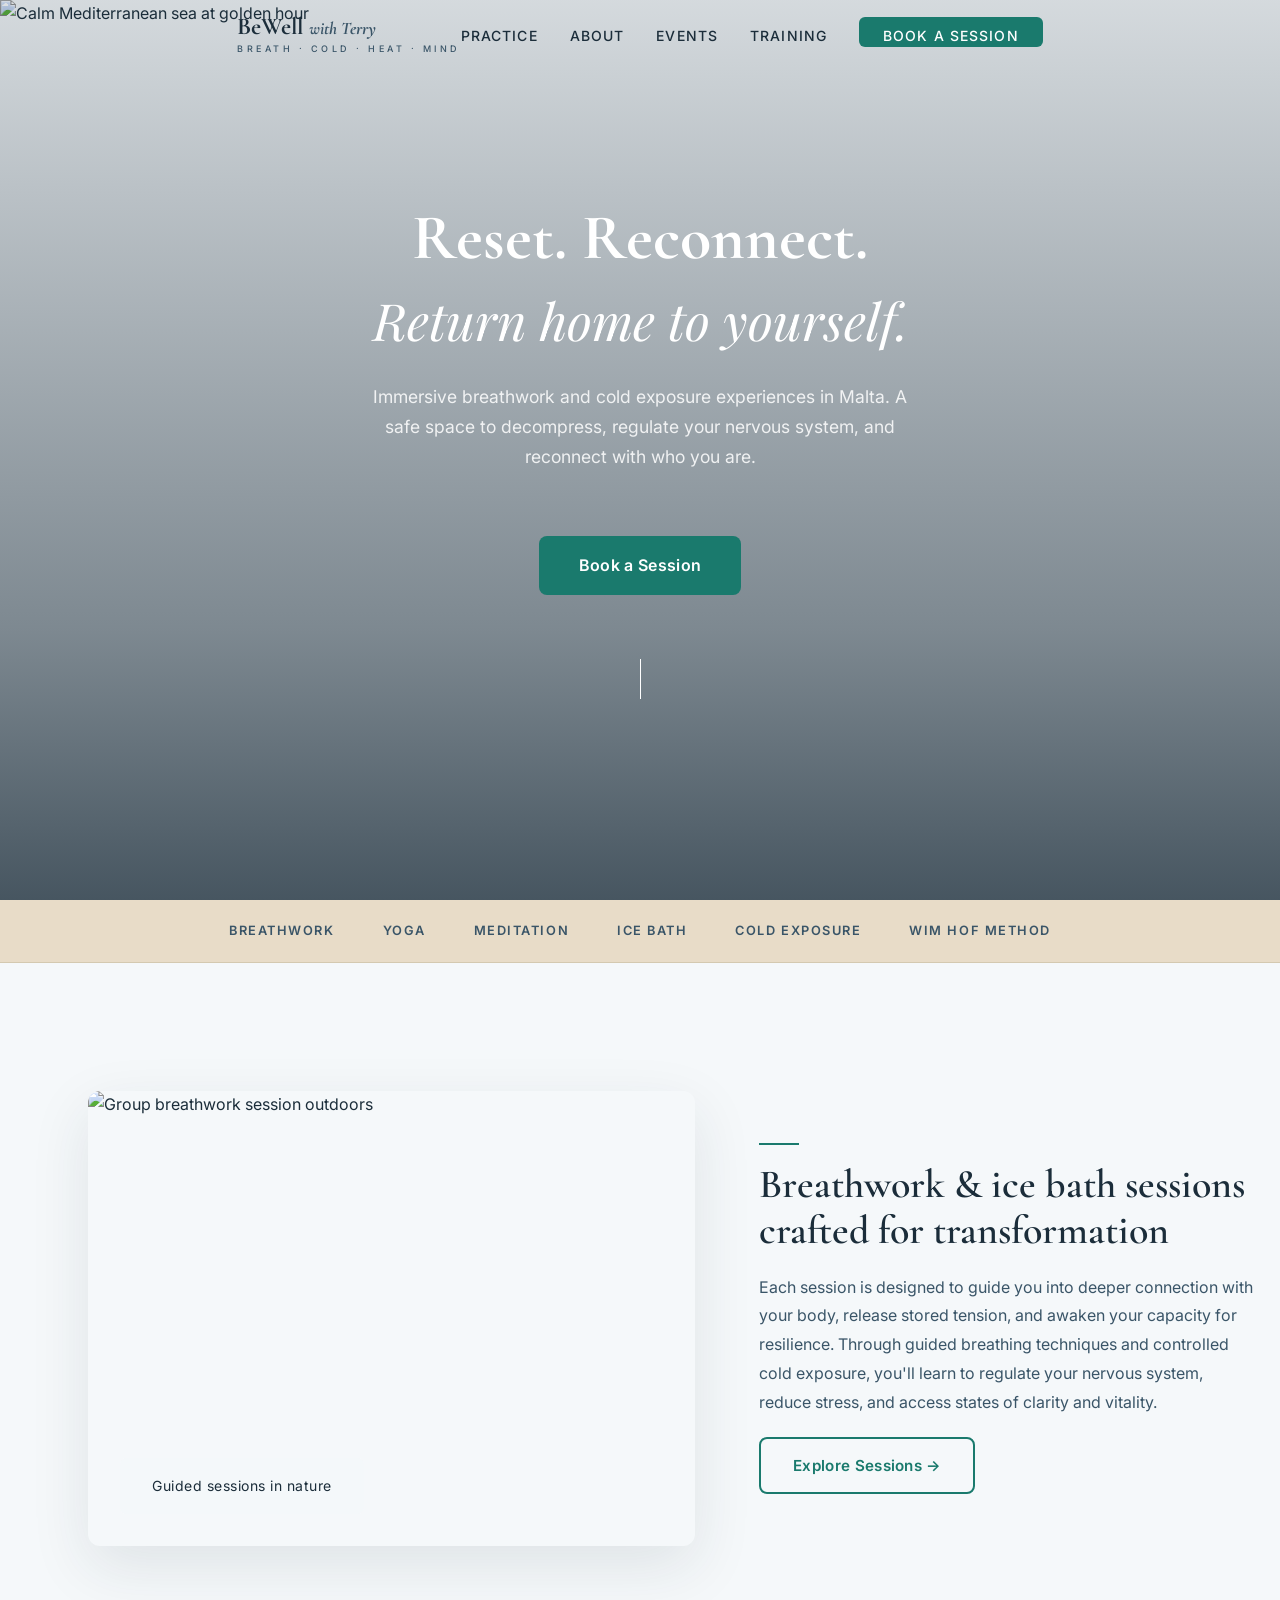
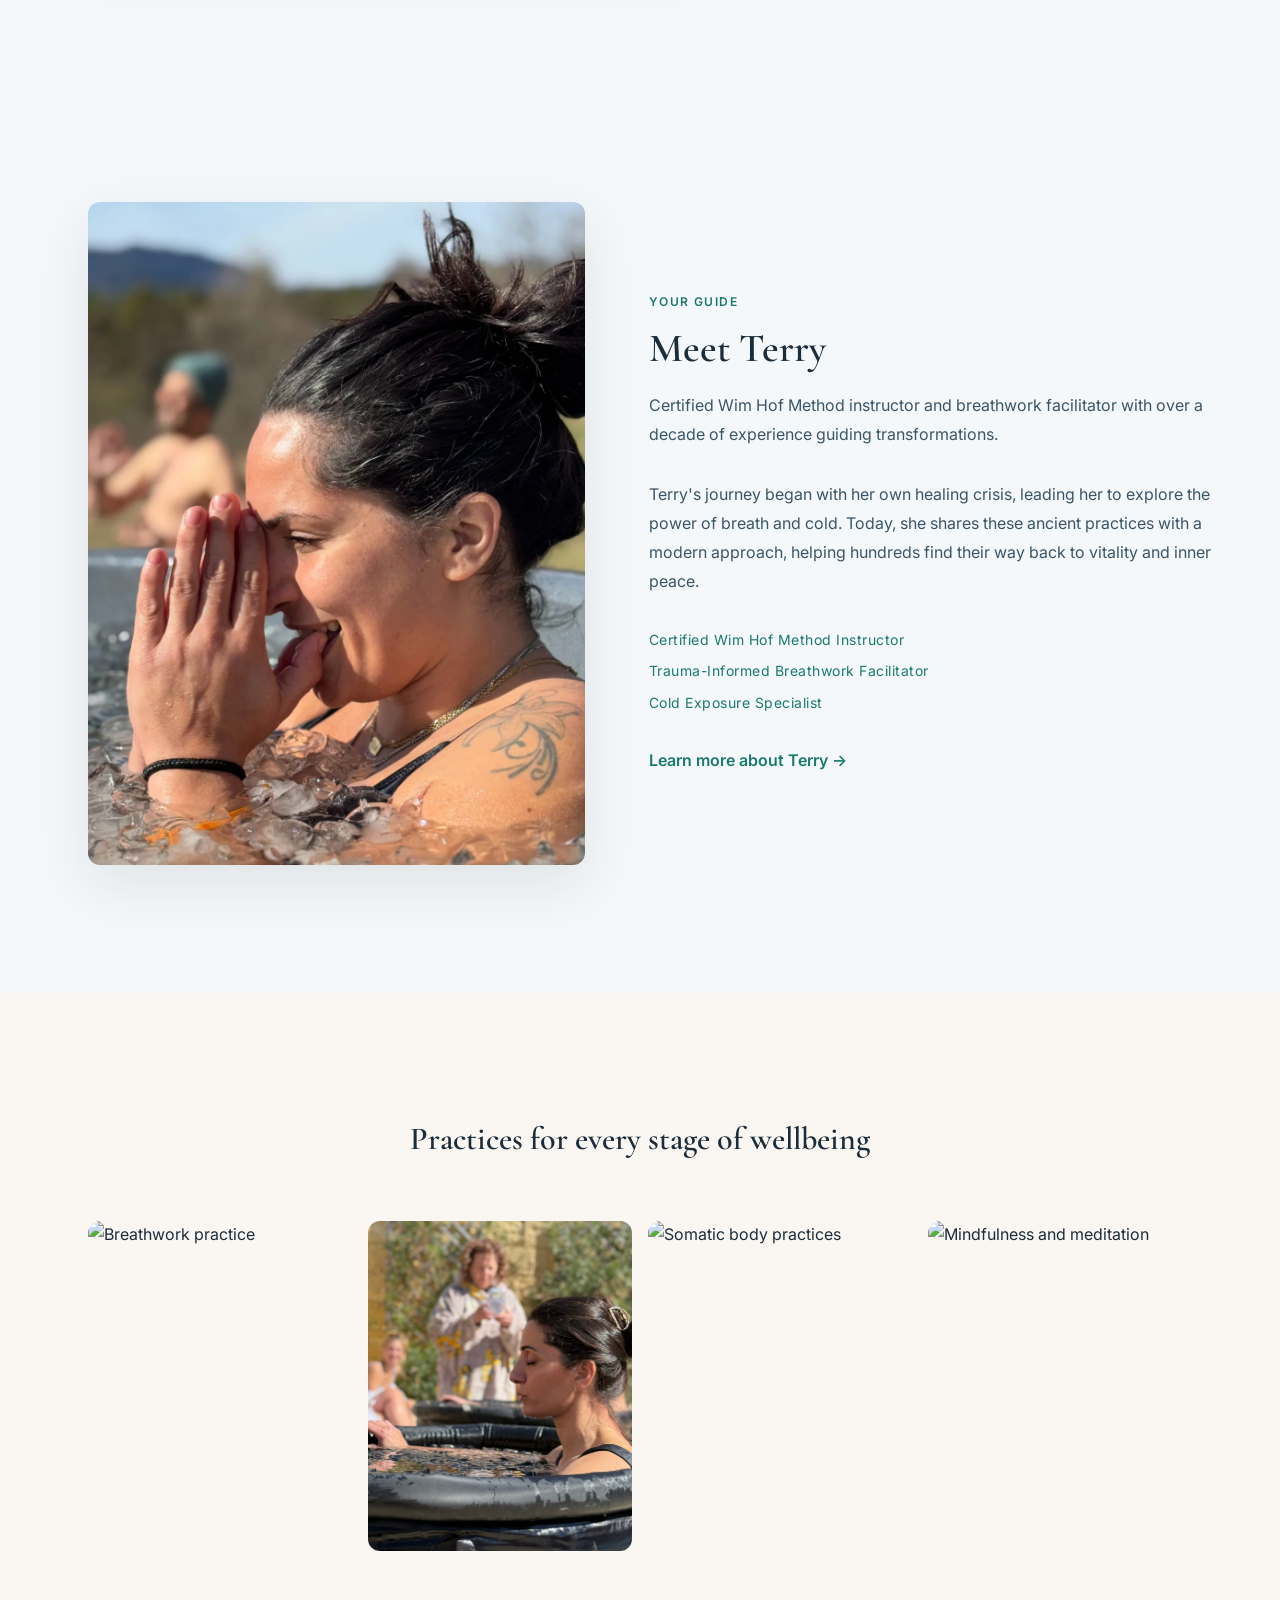
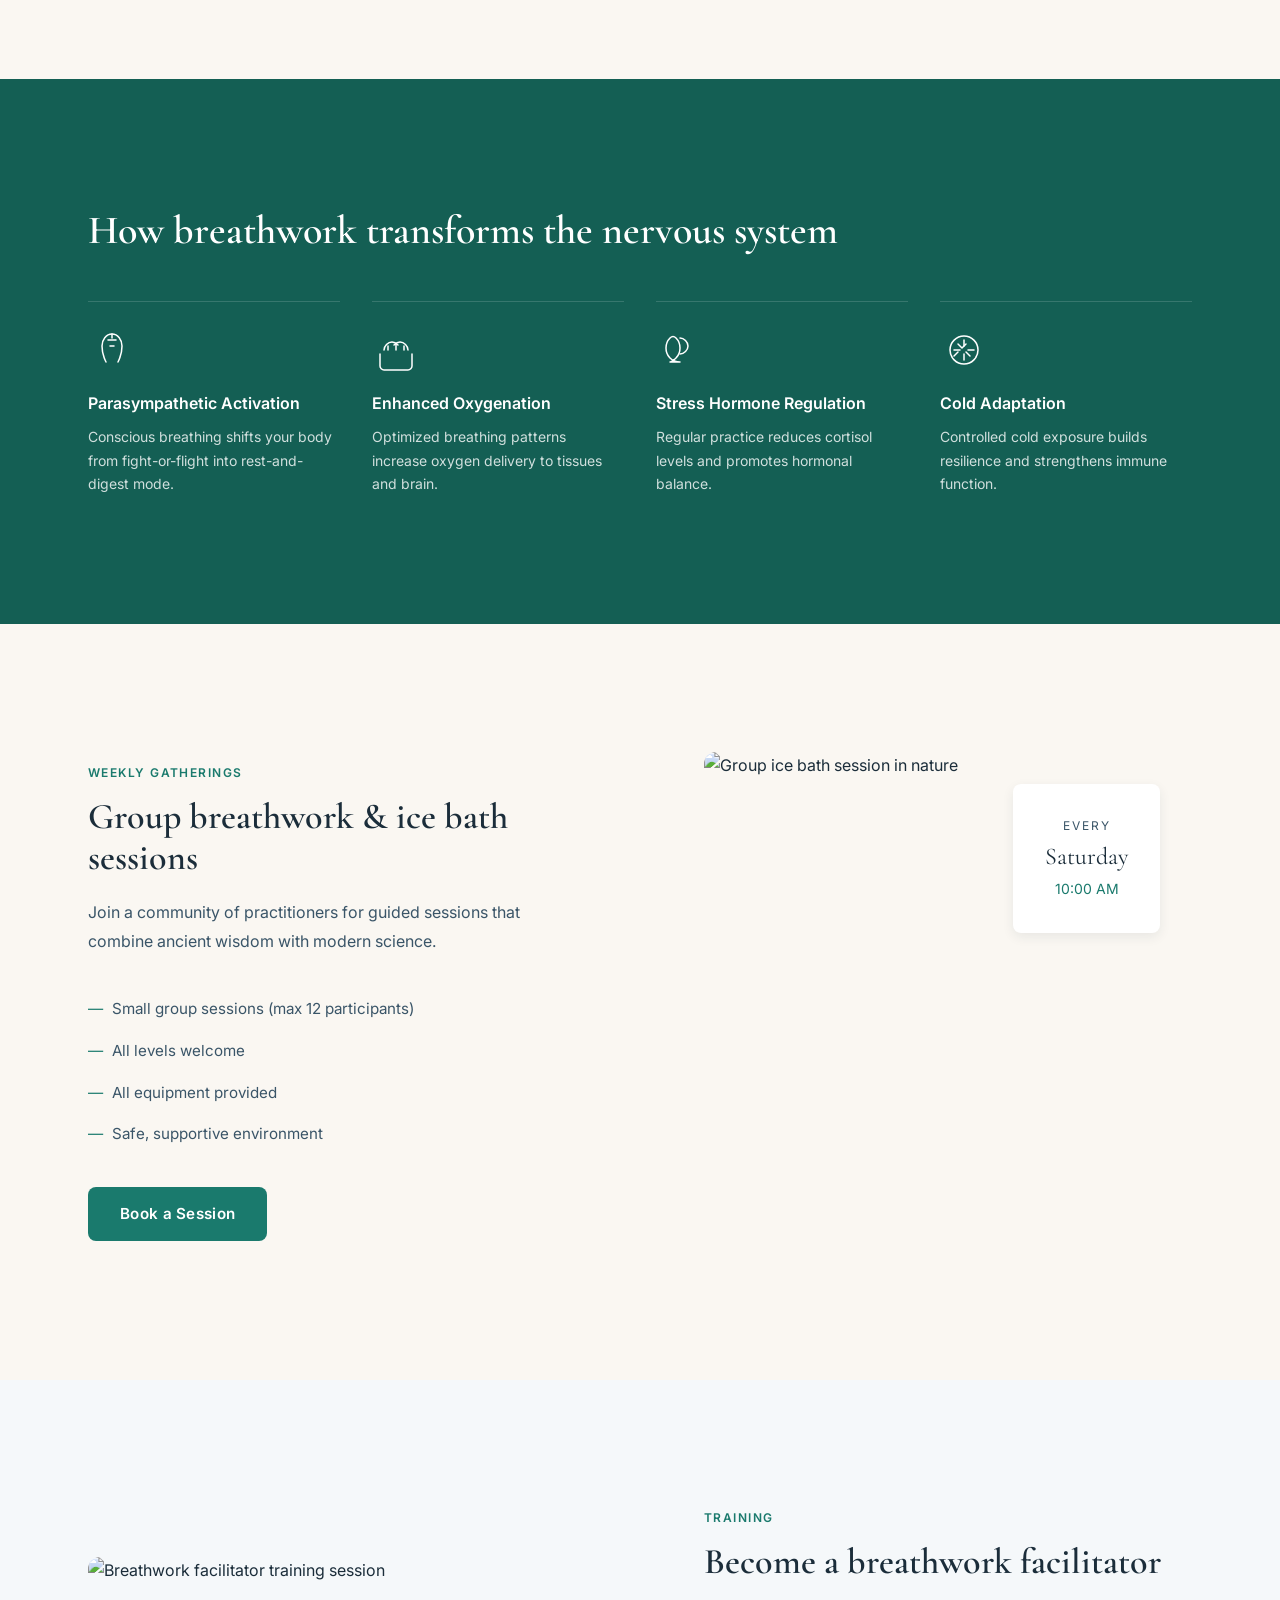
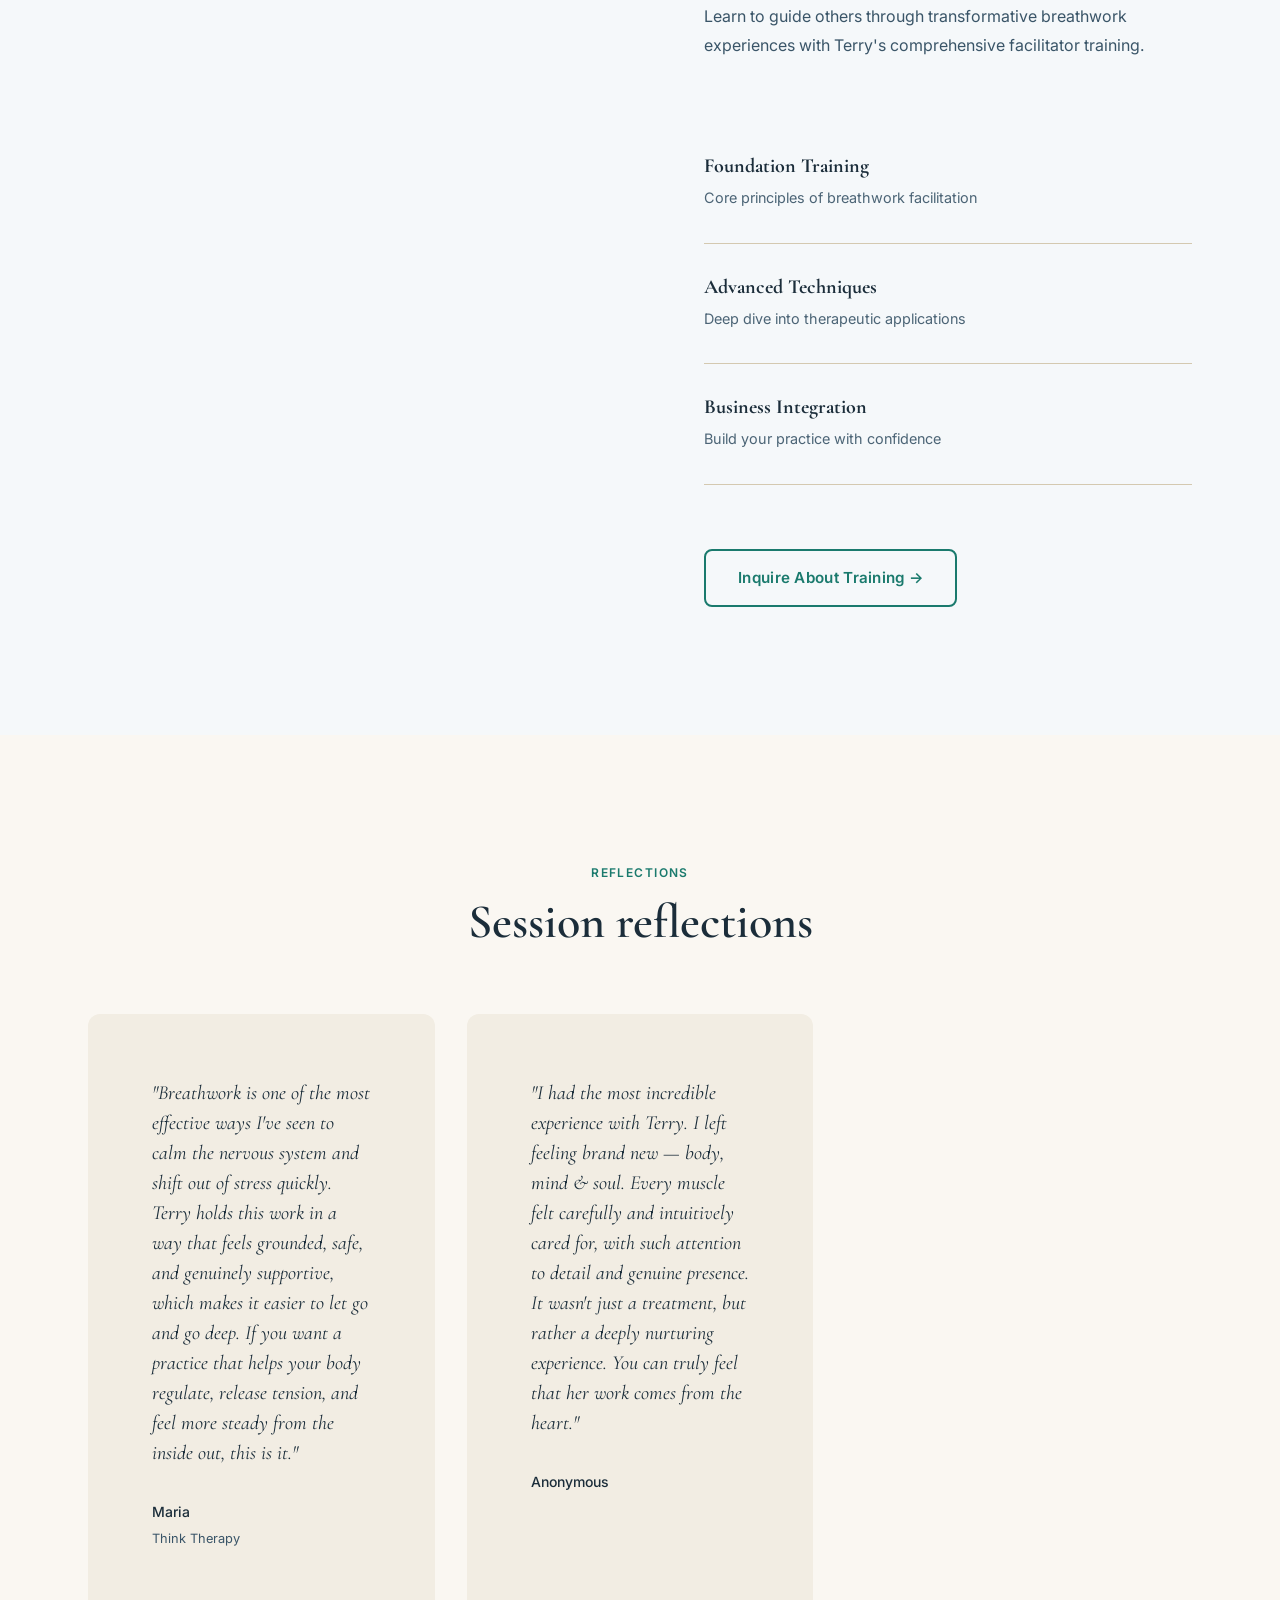
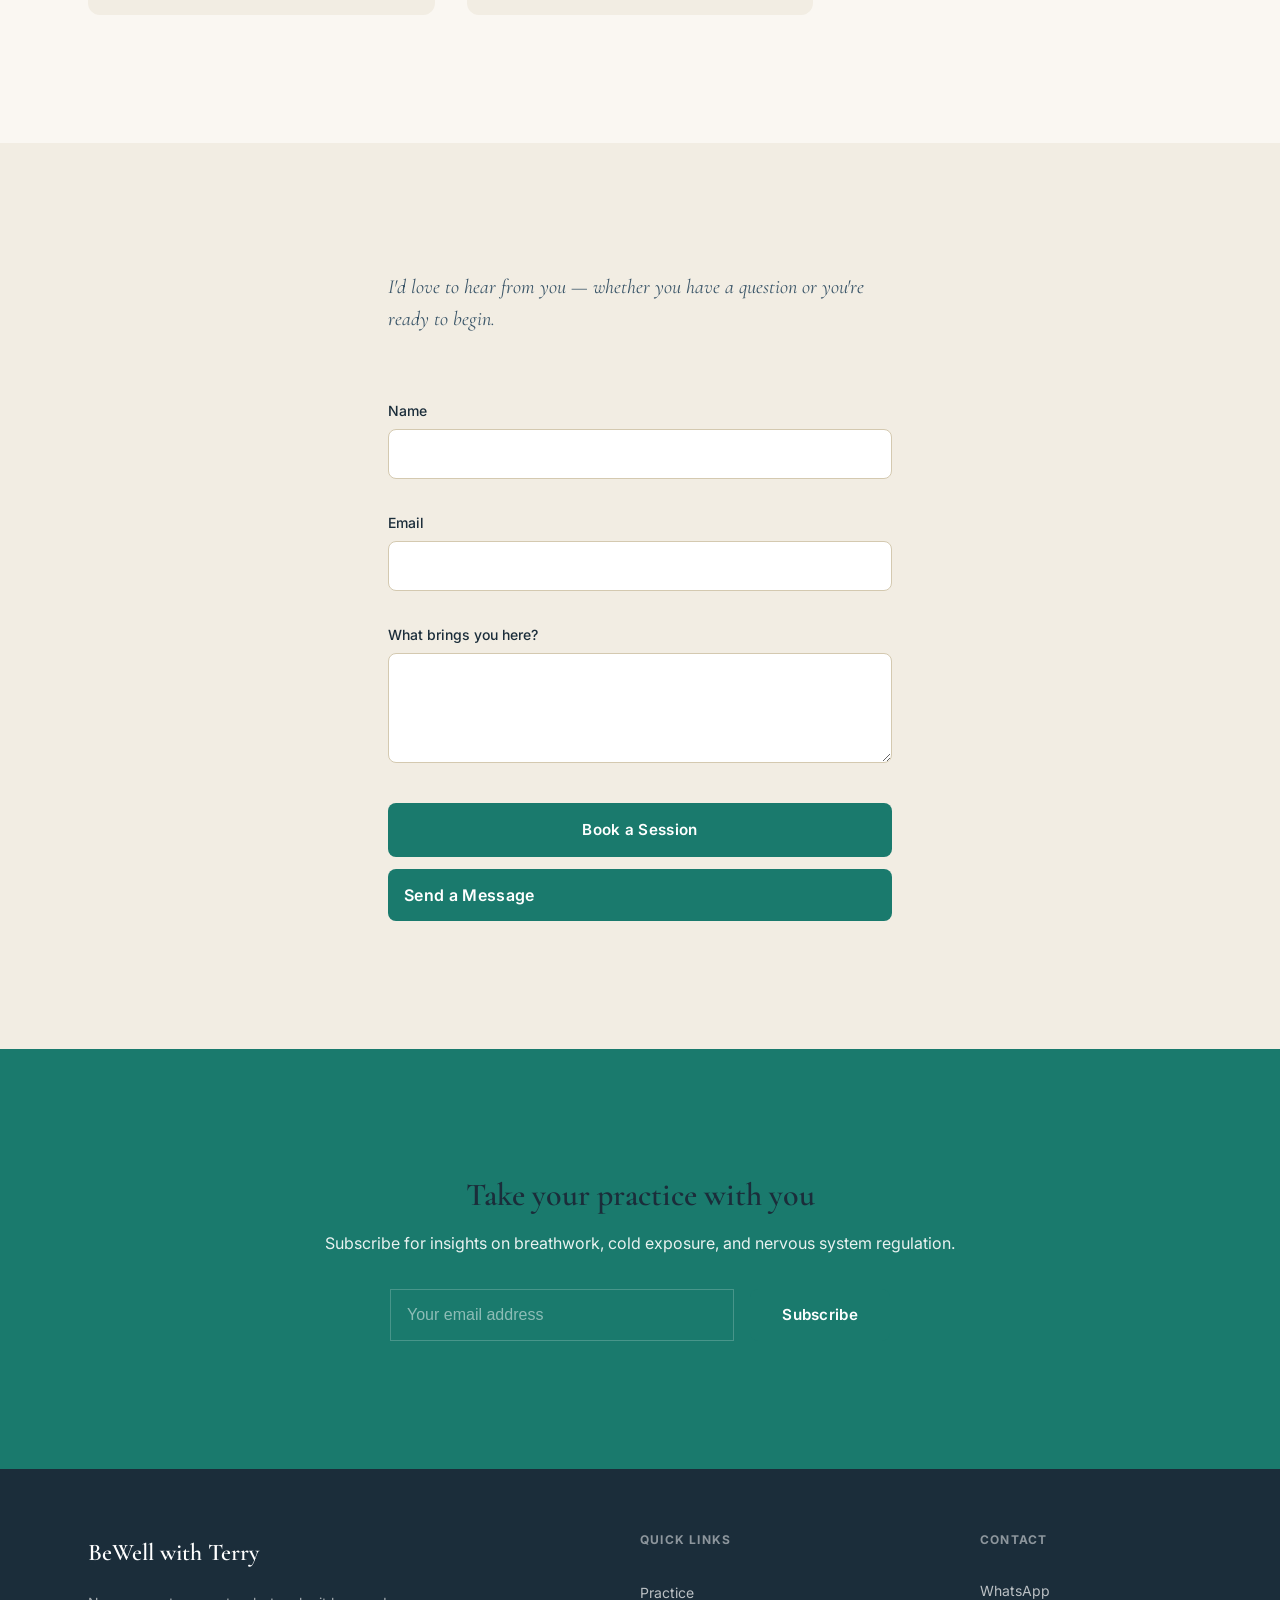
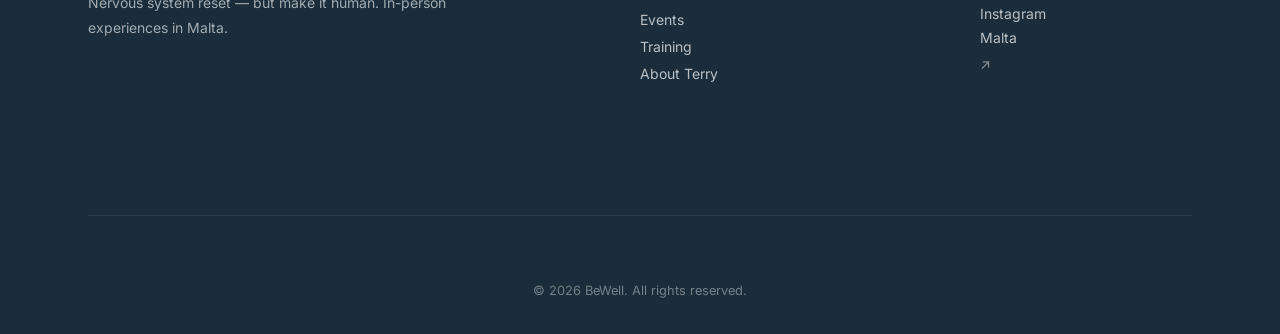
==== commit 35d1f5c6: "Apply new Malta ocean design system and layout improvements Co-Authored-By: Claude Sonnet 4.6 <norep" ====
--- a/index.html
+++ b/index.html
@@ -6,12 +6,12 @@
     <title>BeWell | Breathwork & Ice Bath with Terry</title>
     <link rel="preconnect" href="https://fonts.googleapis.com">
     <link rel="preconnect" href="https://fonts.gstatic.com" crossorigin>
-    <link href="https://fonts.googleapis.com/css2?family=Cormorant+Garamond:ital,wght@0,300;0,400;0,500;1,300;1,400&family=DM+Sans:wght@300;400;500&display=swap" rel="stylesheet">
+    <link href="https://fonts.googleapis.com/css2?family=Cormorant+Garamond:ital,wght@0,400;0,600;0,700;1,400&family=Inter:wght@300;400;500;600&family=Playfair+Display:ital@1&display=swap" rel="stylesheet">
     <link rel="stylesheet" href="styles.css">
 </head>
-<body class="editorial">
+<body>
     <!-- Navigation -->
-    <nav class="navbar editorial-nav">
+    <nav class="navbar">
         <div class="container">
             <a href="#" class="logo">
                 <div class="logo-wordmark">
@@ -25,7 +25,7 @@
                 <li><a href="#about">About</a></li>
                 <li><a href="events.html">Events</a></li>
                 <li><a href="#training">Training</a></li>
-                <li><a href="https://wa.me/35679252144" target="_blank" class="nav-cta">Book via WhatsApp</a></li>
+                <li><a href="https://wa.me/35679252144" target="_blank" class="nav-cta">Book a Session</a></li>
             </ul>
             <button class="mobile-menu-btn" aria-label="Toggle menu">
                 <span></span>
@@ -38,79 +38,92 @@
     <!-- Hero Section -->
     <section class="hero-editorial">
         <div class="hero-bg">
-            <img src="https://images.unsplash.com/photo-1505118380757-91f5f5632de0?w=1920" alt="Mediterranean sea">
+            <img src="https://images.unsplash.com/photo-1505118380757-91f5f5632de0?w=1920" alt="Calm Mediterranean sea at golden hour" fetchpriority="high">
             <div class="hero-overlay"></div>
         </div>
-        <div class="container">
+        <div class="container hero-container">
             <div class="hero-content-editorial">
                 <h1 class="hero-title-editorial">
-                    <span class="line">Reset.</span>
-                    <span class="line">Reconnect.</span>
-                    <span class="line accent">Return home to yourself.</span>
+                    <span class="hero-line-main">Reset. Reconnect.</span>
+                    <span class="hero-line-script">Return home to yourself.</span>
                 </h1>
                 <p class="hero-subtitle">
                     Immersive breathwork and cold exposure experiences in Malta.
                     A safe space to decompress, regulate your nervous system, and reconnect with who you are.
                 </p>
                 <div class="hero-cta-editorial">
-                    <a href="https://wa.me/35679252144" target="_blank" class="btn-sage btn-large">Book via WhatsApp</a>
-                    <a href="#practice" class="btn-text">Explore Practices →</a>
-                </div>
-            </div>
-        </div>
-        <div class="scroll-indicator-editorial">
-            <span>Scroll</span>
-            <div class="scroll-line"></div>
-        </div>
-    </section>
-
-    <!-- Marquee Section -->
-    <section class="marquee-section">
-        <div class="marquee-container">
-            <div class="marquee-content">
-                <span>Breathwork</span>
-                <span class="marquee-dot">◈</span>
-                <span>Ice Bath</span>
-                <span class="marquee-dot">◈</span>
-                <span>Cold Exposure</span>
-                <span class="marquee-dot">◈</span>
-                <span>Wim Hof Method</span>
-                <span class="marquee-dot">◈</span>
-                <span>Breathwork</span>
-                <span class="marquee-dot">◈</span>
-                <span>Ice Bath</span>
-                <span class="marquee-dot">◈</span>
-                <span>Cold Exposure</span>
-                <span class="marquee-dot">◈</span>
-                <span>Wim Hof Method</span>
-                <span class="marquee-dot">◈</span>
-            </div>
-        </div>
-    </section>
-
-    <!-- Featured Experience Section -->
+                    <a href="https://wa.me/35679252144" target="_blank" class="btn-cta-primary btn-cta-hero">Book a Session</a>
+                </div>
+                <div class="scroll-indicator-editorial">
+                    <div class="scroll-line"></div>
+                </div>
+            </div>
+        </div>
+    </section>
+
+    <!-- Trust / Category Bar -->
+    <section class="trust-bar">
+        <div class="trust-bar-inner">
+            <a href="#practice">Breathwork</a>
+            <a href="#practice">Yoga</a>
+            <a href="#practice">Meditation</a>
+            <a href="#practice">Ice Bath</a>
+            <a href="#practice">Cold Exposure</a>
+            <a href="#practice">Wim Hof Method</a>
+        </div>
+    </section>
+
+    <!-- Featured Experience / Intro Section -->
     <section class="featured-experience" id="practice">
         <div class="container">
             <div class="featured-grid">
                 <div class="featured-image">
-                    <img src="https://images.unsplash.com/photo-1545205597-3d9d02c29597?w=800" alt="Breathwork session">
+                    <img src="https://images.unsplash.com/photo-1545205597-3d9d02c29597?w=800" alt="Group breathwork session outdoors" loading="lazy">
                     <div class="featured-caption">
                         <span>Guided sessions in nature</span>
                     </div>
                 </div>
                 <div class="featured-content">
-                    <span class="section-label">The Experience</span>
+                    <span class="section-accent"></span>
                     <h2>Breathwork & ice bath sessions crafted for transformation</h2>
-                    <p class="lead">
+                    <p>
                         Each session is designed to guide you into deeper connection with your body, 
-                        release stored tension, and awaken your capacity for resilience.
-                    </p>
+                        release stored tension, and awaken your capacity for resilience. Through guided 
+                        breathing techniques and controlled cold exposure, you'll learn to regulate your 
+                        nervous system, reduce stress, and access states of clarity and vitality.
+                    </p>
+                    <a href="events.html" class="btn-cta-secondary">Explore Sessions →</a>
+                </div>
+            </div>
+        </div>
+    </section>
+
+    <!-- About Terry Section - Moved up for trust -->
+    <section class="about-editorial" id="about">
+        <div class="container">
+            <div class="about-grid-editorial">
+                <div class="about-portrait">
+                    <img src="terry.webp" alt="Terry - Certified breathwork and cold exposure facilitator" loading="lazy">
+                </div>
+                <div class="about-bio">
+                    <span class="section-label-about">Your Guide</span>
+                    <h2>Meet Terry</h2>
                     <p>
-                        Through guided breathing techniques and controlled cold exposure, you'll learn 
-                        to regulate your nervous system, reduce stress, and access states of clarity 
-                        and vitality that ripple through every aspect of your life.
-                    </p>
-                    <a href="events.html" class="btn-outline">Explore Sessions</a>
+                        Certified Wim Hof Method instructor and breathwork facilitator 
+                        with over a decade of experience guiding transformations.
+                    </p>
+                    <p>
+                        Terry's journey began with her own healing crisis, leading her to
+                        explore the power of breath and cold. Today, she shares these ancient
+                        practices with a modern approach, helping hundreds find their way
+                        back to vitality and inner peace.
+                    </p>
+                    <div class="credentials-editorial">
+                        <span>Certified Wim Hof Method Instructor</span>
+                        <span>Trauma-Informed Breathwork Facilitator</span>
+                        <span>Cold Exposure Specialist</span>
+                    </div>
+                    <a href="#contact" class="link-arrow-about">Learn more about Terry →</a>
                 </div>
             </div>
         </div>
@@ -119,75 +132,67 @@
     <!-- Practice Types Section -->
     <section class="practice-types">
         <div class="container">
-            <div class="section-header-editorial">
-                <span class="section-label">Offerings</span>
-                <h2>Breathwork for every state of being</h2>
-            </div>
-            <div class="practice-grid">
-                <div class="practice-card">
+            <h2 class="practice-types-heading">Practices for every stage of wellbeing</h2>
+            <div class="practice-grid practice-gallery">
+                <a href="events.html" class="practice-card" data-label="Breathwork">
                     <div class="practice-image">
-                        <img src="https://images.unsplash.com/photo-1474418397713-7ede21d49118?w=400" alt="Breathwork">
-                    </div>
-                    <h3>Breath</h3>
-                    <p>Guided breathwork techniques to regulate your nervous system, release tension, and access deep clarity.</p>
-                    <a href="events.html" class="link-arrow">Explore →</a>
-                </div>
-                <div class="practice-card">
+                        <img src="https://images.unsplash.com/photo-1474418397713-7ede21d49118?w=400" alt="Breathwork practice" loading="lazy">
+                    </div>
+                    <span class="practice-card-label">Breathwork</span>
+                </a>
+                <a href="events.html" class="practice-card" data-label="Cold">
                     <div class="practice-image">
-                        <img src="cold.jpeg" alt="Ice bathing activity" style="object-position: top;">
-                    </div>
-                    <h3>Cold</h3>
-                    <p>Controlled cold exposure and ice bath sessions to build resilience, boost energy, and strengthen immunity.</p>
-                    <a href="events.html" class="link-arrow">Explore →</a>
-                </div>
-                <div class="practice-card">
+                        <img src="cold.jpeg" alt="Ice bathing and cold exposure" loading="lazy" style="object-position: top;">
+                    </div>
+                    <span class="practice-card-label">Cold</span>
+                </a>
+                <a href="events.html" class="practice-card" data-label="Body">
                     <div class="practice-image">
-                        <img src="https://images.unsplash.com/photo-1544367567-0f2fcb009e0b?w=400" alt="Body">
-                    </div>
-                    <h3>Body</h3>
-                    <p>Somatic practices that reconnect you to your body, release stored stress, and restore physical vitality.</p>
-                    <a href="events.html" class="link-arrow">Explore →</a>
-                </div>
-                <div class="practice-card">
+                        <img src="https://images.unsplash.com/photo-1544367567-0f2fcb009e0b?w=400" alt="Somatic body practices" loading="lazy">
+                    </div>
+                    <span class="practice-card-label">Body</span>
+                </a>
+                <a href="events.html" class="practice-card" data-label="Mind">
                     <div class="practice-image">
-                        <img src="https://images.unsplash.com/photo-1508672019048-805c876b67e2?w=400" alt="Mind">
-                    </div>
-                    <h3>Mind</h3>
-                    <p>Mindfulness and mental conditioning tools to cultivate inner stillness, focus, and emotional balance.</p>
-                    <a href="events.html" class="link-arrow">Explore →</a>
-                </div>
+                        <img src="https://images.unsplash.com/photo-1508672019048-805c876b67e2?w=400" alt="Mindfulness and meditation" loading="lazy">
+                    </div>
+                    <span class="practice-card-label">Mind</span>
+                </a>
             </div>
         </div>
     </section>
 
     <!-- Science Section -->
     <section class="science-section">
-        <div class="science-bg">
-            <img src="https://images.unsplash.com/photo-1518173946687-a4c036bc3c95?w=1920" alt="Nature">
-            <div class="science-overlay"></div>
-        </div>
         <div class="container">
             <div class="science-content">
-                <span class="section-label light">The Science</span>
                 <h2>How breathwork transforms the nervous system</h2>
                 <div class="science-grid">
                     <div class="science-item">
-                        <span class="science-number">01</span>
+                        <div class="science-icon" aria-hidden="true">
+                            <svg viewBox="0 0 48 48" fill="none" stroke="currentColor" stroke-width="1.5" stroke-linecap="round" stroke-linejoin="round"><path d="M18 36c-2-4-4-10-4-16 0-6 4-12 10-12s10 6 10 12c0 6-2 12-4 16"/><path d="M24 8v4M20 14h8M22 20h4"/></svg>
+                        </div>
                         <h4>Parasympathetic Activation</h4>
                         <p>Conscious breathing shifts your body from fight-or-flight into rest-and-digest mode.</p>
                     </div>
                     <div class="science-item">
-                        <span class="science-number">02</span>
+                        <div class="science-icon" aria-hidden="true">
+                            <svg viewBox="0 0 48 48" fill="none" stroke="currentColor" stroke-width="1.5" stroke-linecap="round" stroke-linejoin="round"><path d="M12 24c0-4 4-8 8-8 2 0 4 1 6 3"/><path d="M36 24c0-4-4-8-8-8-2 0-4 1-6 3"/><path d="M8 28v12c0 2 2 4 4 4h24c2 0 4-2 4-4V28"/><path d="M16 20v4M24 18v6M32 20v4"/></svg>
+                        </div>
                         <h4>Enhanced Oxygenation</h4>
                         <p>Optimized breathing patterns increase oxygen delivery to tissues and brain.</p>
                     </div>
                     <div class="science-item">
-                        <span class="science-number">03</span>
+                        <div class="science-icon" aria-hidden="true">
+                            <svg viewBox="0 0 48 48" fill="none" stroke="currentColor" stroke-width="1.5" stroke-linecap="round" stroke-linejoin="round"><path d="M24 36c-8 0-14-6-14-14 0-4 2-8 4-10 2-2 4-2 6 0 2 2 4 6 4 10s-2 8-4 10c-2 2-4 4-6 4z"/><path d="M24 28c4 0 8-4 8-8s-4-8-8-8"/></svg>
+                        </div>
                         <h4>Stress Hormone Regulation</h4>
                         <p>Regular practice reduces cortisol levels and promotes hormonal balance.</p>
                     </div>
                     <div class="science-item">
-                        <span class="science-number">04</span>
+                        <div class="science-icon" aria-hidden="true">
+                            <svg viewBox="0 0 48 48" fill="none" stroke="currentColor" stroke-width="1.5" stroke-linecap="round" stroke-linejoin="round"><circle cx="24" cy="24" r="14"/><path d="M24 14v6M24 28v6M14 24h6M28 24h6"/><path d="M18 18l4 4M26 26l4 4M26 18l-4 4M18 26l-4 4"/></svg>
+                        </div>
                         <h4>Cold Adaptation</h4>
                         <p>Controlled cold exposure builds resilience and strengthens immune function.</p>
                     </div>
@@ -213,10 +218,10 @@
                         <li>All equipment provided</li>
                         <li>Safe, supportive environment</li>
                     </ul>
-                    <a href="events.html" class="btn-primary">View Schedule</a>
+                    <a href="events.html" class="btn-cta-primary">Book a Session</a>
                 </div>
                 <div class="weekly-image">
-                    <img src="https://images.unsplash.com/photo-1593811167562-9cef47bfc4d7?w=800" alt="Ice bath session">
+                    <img src="https://images.unsplash.com/photo-1593811167562-9cef47bfc4d7?w=800" alt="Group ice bath session in nature" loading="lazy">
                     <div class="weekly-badge">
                         <span class="badge-day">Every</span>
                         <span class="badge-time">Saturday</span>
@@ -232,7 +237,7 @@
         <div class="container">
             <div class="training-grid">
                 <div class="training-image">
-                    <img src="https://images.unsplash.com/photo-1599901860904-17e6ed7083a0?w=800" alt="Training">
+                    <img src="https://images.unsplash.com/photo-1599901860904-17e6ed7083a0?w=800" alt="Breathwork facilitator training session" loading="lazy">
                 </div>
                 <div class="training-content">
                     <span class="section-label">Training</span>
@@ -255,49 +260,21 @@
                             <p>Build your practice with confidence</p>
                         </div>
                     </div>
-                    <a href="#contact" class="btn-outline">Inquire About Training</a>
-                </div>
-            </div>
-        </div>
-    </section>
-
-    <!-- About Terry Section -->
-    <section class="about-editorial" id="about">
-        <div class="container">
-            <div class="about-grid-editorial">
-                <div class="about-portrait">
-                    <img src="terry.webp" alt="Terry">
-                </div>
-                <div class="about-bio">
-                    <span class="section-label">Your Guide</span>
-                    <h2>Meet Terry</h2>
-                    <p class="lead">
-                        Certified Wim Hof Method instructor and breathwork facilitator 
-                        with over a decade of experience guiding transformations.
-                    </p>
-                    <p>
-                        Terry's journey began with her own healing crisis, leading her to
-                        explore the power of breath and cold. Today, she shares these ancient
-                        practices with a modern approach, helping hundreds find their way
-                        back to vitality and inner peace.
-                    </p>
-                    <div class="credentials-editorial">
-                        <span>Certified Wim Hof Method Instructor</span>
-                        <span>Trauma-Informed Breathwork Facilitator</span>
-                        <span>Cold Exposure Specialist</span>
-                    </div>
+                    <a href="#contact" class="btn-cta-secondary">Inquire About Training →</a>
                 </div>
             </div>
         </div>
     </section>
 
     <!-- Testimonials Section -->
+
     <section class="testimonials-editorial">
         <div class="container">
             <div class="section-header-editorial centered">
                 <span class="section-label">Reflections</span>
                 <h2>Session reflections</h2>
             </div>
+            
             <div class="testimonials-grid-editorial">
                 <div class="testimonial-card-editorial">
                     <blockquote>
@@ -322,58 +299,25 @@
 
     <!-- Contact Section -->
     <section class="contact-editorial" id="contact">
-        <div class="container">
-            <div class="contact-grid-editorial">
-                <div class="contact-info-editorial">
-                    <span class="section-label">Begin</span>
-                    <h2>Start your transformation</h2>
-                    <p class="lead">
-                        Ready to explore the power of your breath? Book a session or 
-                        reach out with questions.
-                    </p>
-                    <div class="contact-details-editorial">
-                        <div class="contact-item">
-                            <span class="contact-label">Book</span>
-                            <a href="https://wa.me/35679252144" target="_blank">WhatsApp</a>
-                        </div>
-                        <div class="contact-item">
-                            <span class="contact-label">Instagram</span>
-                            <a href="https://www.instagram.com/bewell_with_terry" target="_blank">@bewell_with_terry</a>
-                        </div>
-                        <div class="contact-item">
-                            <span class="contact-label">Location</span>
-                            <span>Malta</span>
-                        </div>
-                    </div>
-                </div>
-                <div class="contact-form-wrapper">
-                    <form class="contact-form-editorial" id="contactForm">
-                        <div class="form-group">
-                            <label for="name">Name</label>
-                            <input type="text" id="name" name="name" required>
-                        </div>
-                        <div class="form-group">
-                            <label for="email">Email</label>
-                            <input type="email" id="email" name="email" required>
-                        </div>
-                        <div class="form-group">
-                            <label for="interest">I'm interested in</label>
-                            <select id="interest" name="interest">
-                                <option value="">Select...</option>
-                                <option value="session">Private Session</option>
-                                <option value="group">Group Class</option>
-                                <option value="training">Facilitator Training</option>
-                                <option value="corporate">Corporate Program</option>
-                            </select>
-                        </div>
-                        <div class="form-group">
-                            <label for="message">Message</label>
-                            <textarea id="message" name="message" rows="4"></textarea>
-                        </div>
-                        <a href="https://wa.me/35679252144" target="_blank" class="btn-sage btn-full" style="text-align:center; text-decoration:none;">Book via WhatsApp</a>
-                        <button type="submit" class="btn-outline btn-full" style="margin-top: 0.75rem;">Send a Message</button>
-                    </form>
-                </div>
+        <div class="container contact-container">
+            <div class="contact-form-wrapper">
+                <p class="contact-intro">I'd love to hear from you — whether you have a question or you're ready to begin.</p>
+                <form class="contact-form-editorial" id="contactForm">
+                    <div class="form-group">
+                        <label for="name">Name</label>
+                        <input type="text" id="name" name="name" required>
+                    </div>
+                    <div class="form-group">
+                        <label for="email">Email</label>
+                        <input type="email" id="email" name="email" required>
+                    </div>
+                    <div class="form-group">
+                        <label for="message">What brings you here?</label>
+                        <textarea id="message" name="message" rows="4" required></textarea>
+                    </div>
+                    <a href="https://wa.me/35679252144" target="_blank" class="btn-cta-primary btn-full">Book a Session</a>
+                    <button type="submit" class="btn-cta-secondary btn-full">Send a Message</button>
+                </form>
             </div>
         </div>
     </section>
@@ -386,7 +330,7 @@
                 <p>Subscribe for insights on breathwork, cold exposure, and nervous system regulation.</p>
                 <form class="newsletter-form">
                     <input type="email" placeholder="Your email address" required>
-                    <button type="submit" class="btn-primary">Subscribe</button>
+                    <button type="submit" class="btn-cta-primary">Subscribe</button>
                 </form>
             </div>
         </div>
@@ -397,17 +341,11 @@
         <div class="container">
             <div class="footer-grid-editorial">
                 <div class="footer-brand">
-                    <a href="#" class="logo" style="color: var(--sand-light);">
-                        <div class="logo-wordmark">
-                            <span>BeWell</span>
-                            <span class="with-terry" style="color: var(--sand);">with Terry</span>
-                        </div>
-                        <span class="logo-tagline" style="color: var(--sage-light);">Breath · Cold · Heat · Mind</span>
-                    </a>
-                    <p>Nervous system reset — but make it human.<br>In-person experiences in Malta.</p>
+                    <a href="#" class="footer-logo">BeWell with Terry</a>
+                    <p>Nervous system reset — but make it human. In-person experiences in Malta.</p>
                 </div>
                 <div class="footer-links">
-                    <h4>Explore</h4>
+                    <h4>Quick links</h4>
                     <ul>
                         <li><a href="#practice">Practice</a></li>
                         <li><a href="events.html">Events</a></li>
@@ -415,21 +353,20 @@
                         <li><a href="#about">About Terry</a></li>
                     </ul>
                 </div>
-                <div class="footer-links">
-                    <h4>Connect</h4>
+                <div class="footer-contact">
+                    <h4>Contact</h4>
                     <ul>
                         <li><a href="https://wa.me/35679252144" target="_blank">WhatsApp</a></li>
-                        <li><a href="https://www.instagram.com/bewell_with_terry" target="_blank">Instagram</a></li>
-                        <li><a href="#contact">Contact</a></li>
+                        <li><a href="https://www.instagram.com/bewell_with_terry" target="_blank" aria-label="Instagram">Instagram</a></li>
+                        <li>Malta</li>
                     </ul>
+                    <div class="footer-social">
+                        <a href="https://www.instagram.com/bewell_with_terry" target="_blank" aria-label="Instagram">↗</a>
+                    </div>
                 </div>
             </div>
             <div class="footer-bottom-editorial">
                 <p>&copy; 2026 BeWell. All rights reserved.</p>
-                <div class="footer-legal">
-                    <a href="#">Privacy</a>
-                    <a href="#">Terms</a>
-                </div>
             </div>
         </div>
     </footer>
@@ -440,7 +377,7 @@
             <div class="modal-icon">✓</div>
             <h3>Message Sent</h3>
             <p>Thank you for reaching out. I'll respond within 24 hours.</p>
-            <button class="btn-primary" onclick="closeModal()">Close</button>
+            <button class="btn-cta-primary" onclick="closeModal()">Close</button>
         </div>
     </div>
 
--- a/styles.css
+++ b/styles.css
@@ -3,36 +3,67 @@
    Inspired by frequencybreathwork.com
    ======================================== */
 
-/* CSS Variables */
+/* CSS Variables — Malta Ocean Palette */
 :root {
-    /* Brand Colors */
-    --sage:        #7A9E7E;
-    --sage-light:  #A8C5AB;
-    --sage-pale:   #D6E8D7;
-    --sand:        #C8B89A;
-    --sand-light:  #E8DDD0;
-    --sand-pale:   #F5F0EA;
-    --earth:       #5C4A3A;
-    --earth-mid:   #8B6F5E;
-    --charcoal:    #2C2C2C;
-    --white:       #FAFAF8;
-    --cream:       #F2EDE6;
-    --accent:      #B85C3A;
-    --accent-soft: #D4856A;
-
-    /* Legacy aliases (keep for compatibility) */
-    --color-cream: #F2EDE6;
-    --color-warm-white: #FAFAF8;
-    --color-stone: #E8DDD0;
-    --color-taupe: #8B6F5E;
-    --color-charcoal: #2C2C2C;
-    --color-forest: #5C4A3A;
-    --color-sage: #7A9E7E;
-    --color-gold: #B85C3A;
+    /* ── Primary ── */
+    --color-primary:        #1A7A6D;   /* Mediterranean teal — Blue Lagoon */
+    --color-primary-light:  #2A9D8F;   /* Hover / highlight state */
+    --color-primary-dark:   #145F54;   /* Active / pressed state */
+
+    /* ── Secondary ── */
+    --color-sand:           #E8DCC8;   /* Maltese limestone warm sand */
+    --color-sand-light:     #F2EDE3;   /* Lighter sand for subtle backgrounds */
+    --color-sand-dark:      #D4C9B0;   /* Darker sand for borders */
+
+    /* ── Accent ── */
+    --color-coral:          #D4907E;   /* Sunset coral */
+    --color-coral-light:    #E4AFA1;   /* Light coral for hover */
+
+    /* ── Neutrals ── */
+    --color-bg:             #F5F8FA;   /* Cool off-white, slight blue undertone */
+    --color-bg-warm:        #FAF7F2;   /* Warm off-white for alternating sections */
+    --color-dark:           #1B2D3A;   /* Deep navy for body text */
+    --color-dark-light:     #3A5568;   /* Secondary text */
+    --color-white:          #FFFFFF;
+
+    /* ── Overlay ── */
+    --color-overlay-dark:   rgba(27, 45, 58, 0.55);  /* Hero overlay */
+    --color-overlay-light:  rgba(27, 45, 58, 0.30);  /* Subtle overlay */
+
+    /* ── Spacing rhythm ── */
+    --section-padding:      clamp(80px, 10vw, 140px);
+    --container-max:        1200px;
+    --gap-sm:               1rem;
+    --gap-md:               2rem;
+    --gap-lg:               4rem;
+
+    /* Backward-compatibility aliases (maps old vars to new palette) */
+    --sage:        var(--color-primary);
+    --sage-light:  var(--color-primary-light);
+    --sage-pale:   var(--color-sand-light);
+    --sand:        var(--color-sand);
+    --sand-light:  var(--color-sand-light);
+    --sand-pale:   var(--color-bg-warm);
+    --earth:       var(--color-dark);
+    --earth-mid:   var(--color-dark-light);
+    --charcoal:    var(--color-dark);
+    --white:       var(--color-bg);
+    --cream:       var(--color-sand-light);
+    --accent:      var(--color-coral);
+    --accent-soft: var(--color-coral-light);
+    --color-cream:     var(--color-sand-light);
+    --color-warm-white: var(--color-bg);
+    --color-stone:     var(--color-sand-dark);
+    --color-taupe:     var(--color-dark-light);
+    --color-charcoal:  var(--color-dark);
+    --color-forest:   var(--color-dark);
+    --color-sage:    var(--color-primary);
+    --color-gold:    var(--color-coral);
 
     /* Typography */
     --font-serif: 'Cormorant Garamond', Georgia, serif;
-    --font-sans: 'DM Sans', -apple-system, BlinkMacSystemFont, sans-serif;
+    --font-sans: 'Inter', -apple-system, BlinkMacSystemFont, sans-serif;
+    --font-script: 'Playfair Display', Georgia, serif;
 
     /* Spacing */
     --space-xs: 0.5rem;
@@ -59,27 +90,34 @@
 
 body {
     font-family: var(--font-sans);
-    font-weight: 300;
-    font-size: 15px;
-    color: var(--charcoal);
-    background: var(--white);
-    line-height: 1.8;
+    font-weight: 400;
+    font-size: 16px;
+    color: var(--color-dark);
+    background: var(--color-bg);
+    line-height: 1.7;
     -webkit-font-smoothing: antialiased;
-}
-
-body.editorial {
-    background: var(--cream);
 }
 
 h1, h2, h3, h4 {
     font-family: var(--font-serif);
-    font-weight: 300;
+    color: var(--color-dark);
     line-height: 1.15;
 }
+
+h1 { font-size: 3.5rem; font-weight: 700; }
+h2 { font-size: 2.5rem; font-weight: 600; }
+h3 { font-size: 1.75rem; font-weight: 600; }
 
 a {
     text-decoration: none;
     color: inherit;
+}
+
+p a, .contact-item a, .link-arrow, .link-arrow-about {
+    color: var(--color-primary);
+}
+p a:hover, .contact-item a:hover {
+    text-decoration: underline;
 }
 
 ul {
@@ -93,13 +131,31 @@
 }
 
 .container {
-    max-width: 1400px;
+    max-width: var(--container-max);
     margin: 0 auto;
-    padding: 0 var(--space-md);
-}
-
-/* ========================================
-   Navigation - Editorial
+    padding: 0 24px;
+}
+
+@media (min-width: 768px) {
+    .container { padding: 0 48px; }
+}
+
+/* Focus visible for accessibility */
+*:focus-visible {
+    outline: 2px solid var(--color-primary);
+    outline-offset: 2px;
+}
+
+@media (prefers-reduced-motion: reduce) {
+    *, *::before, *::after {
+        animation-duration: 0.01ms !important;
+        animation-iteration-count: 1 !important;
+        transition-duration: 0.01ms !important;
+    }
+}
+
+/* ========================================
+   Navigation
    ======================================== */
 .navbar {
     position: fixed;
@@ -107,19 +163,19 @@
     left: 0;
     right: 0;
     z-index: 1000;
-    padding: var(--space-sm) 0;
-    transition: var(--transition-smooth);
-    background: rgba(242, 237, 230, 0.98);
-    backdrop-filter: blur(10px);
-    border-bottom: 1px solid var(--sand-light);
-}
-
-.editorial-nav {
-    padding: var(--space-sm) 0;
-}
-
-.editorial-nav.scrolled {
-    box-shadow: 0 2px 20px rgba(0, 0, 0, 0.08);
+    height: 72px;
+    display: flex;
+    align-items: center;
+    transition: background 0.3s ease, box-shadow 0.3s ease, border-color 0.3s ease;
+    background: transparent;
+    border-bottom: 1px solid transparent;
+}
+
+.navbar.scrolled {
+    background: rgba(245, 248, 250, 0.92);
+    backdrop-filter: blur(12px);
+    box-shadow: 0 2px 20px rgba(27, 45, 58, 0.06);
+    border-bottom-color: var(--color-sand-dark);
 }
 
 .navbar .container {
@@ -134,8 +190,8 @@
     gap: 2px;
     font-family: var(--font-serif);
     font-size: 1.5rem;
-    font-weight: 300;
-    color: var(--earth);
+    font-weight: 700;
+    color: var(--color-dark);
     text-decoration: none;
 }
 
@@ -149,7 +205,7 @@
 .logo-wordmark .with-terry {
     font-style: italic;
     font-size: 1.1rem;
-    color: var(--earth-mid);
+    color: var(--color-dark-light);
 }
 
 .logo-tagline {
@@ -158,7 +214,7 @@
     font-weight: 500;
     letter-spacing: 3.5px;
     text-transform: uppercase;
-    color: var(--sage);
+    color: var(--color-dark-light);
 }
 
 .nav-links {
@@ -168,43 +224,47 @@
 }
 
 .nav-links a {
-    font-size: 10px;
+    font-family: var(--font-sans);
+    font-size: 0.875rem;
     font-weight: 500;
-    letter-spacing: 3px;
+    letter-spacing: 0.08em;
     text-transform: uppercase;
-    color: var(--earth);
+    color: var(--color-dark);
     position: relative;
+    padding-bottom: 3px;
+    transition: color 0.3s ease;
+}
+
+.nav-links a:hover {
+    color: var(--color-primary);
+}
+
+.nav-links a:hover::after {
+    width: 100%;
 }
 
 .nav-links a::after {
     content: '';
     position: absolute;
-    bottom: -4px;
+    bottom: 0;
     left: 0;
     width: 0;
-    height: 1px;
-    background: var(--sage);
-    transition: var(--transition-smooth);
-}
-
-.nav-links a:hover::after {
-    width: 100%;
+    height: 2px;
+    background: var(--color-primary);
+    transition: width 0.3s ease;
 }
 
 .nav-cta {
-    padding: 10px 22px;
-    background: var(--sage);
-    color: var(--white) !important;
-    border-radius: 2px;
-    transition: var(--transition-smooth);
+    padding: 10px 24px;
+    background: var(--color-primary);
+    color: var(--color-white) !important;
+    border-radius: 6px;
+    font-weight: 600;
+    transition: background 0.3s ease;
 }
 
 .nav-cta:hover {
-    background: var(--earth);
-}
-
-.nav-cta::after {
-    display: none !important;
+    background: var(--color-primary-dark);
 }
 
 .nav-cta::after {
@@ -225,7 +285,7 @@
     display: block;
     width: 24px;
     height: 1px;
-    background: var(--color-charcoal);
+    background: var(--color-dark);
     transition: var(--transition-smooth);
 }
 
@@ -243,14 +303,21 @@
 }
 
 /* ========================================
-   Hero - Editorial
+   Hero
    ======================================== */
 .hero-editorial {
     position: relative;
     min-height: 100vh;
     display: flex;
     align-items: center;
+    justify-content: center;
     overflow: hidden;
+}
+
+.hero-container {
+    position: relative;
+    z-index: 1;
+    text-align: center;
 }
 
 .hero-bg {
@@ -270,115 +337,239 @@
     inset: 0;
     background: linear-gradient(
         to bottom,
-        rgba(44, 44, 42, 0.3) 0%,
-        rgba(44, 44, 42, 0.5) 100%
+        rgba(27, 45, 58, 0.15) 0%,
+        rgba(27, 45, 58, 0.55) 70%,
+        rgba(27, 45, 58, 0.8) 100%
     );
 }
 
 .hero-content-editorial {
     max-width: 800px;
-    padding-top: 120px;
-    color: var(--color-warm-white);
+    margin: 0 auto;
+    color: var(--color-white);
 }
 
 .hero-title-editorial {
-    font-size: clamp(3rem, 8vw, 6rem);
+    margin-bottom: var(--space-md);
+}
+
+.hero-line-main {
+    display: block;
+    font-family: var(--font-serif);
+    font-size: clamp(2.5rem, 5vw, 4rem);
+    font-weight: 700;
+    color: var(--color-white);
+    margin-bottom: 0.25em;
+    opacity: 0;
+    animation: heroFadeUp 0.8s ease forwards;
+}
+
+.hero-line-script {
+    display: block;
+    font-family: var(--font-script);
+    font-size: clamp(2rem, 4vw, 3.5rem);
+    font-style: italic;
     font-weight: 400;
-    line-height: 1;
-    margin-bottom: var(--space-md);
-}
-
-.hero-title-editorial .line {
-    display: block;
-}
-
-.hero-title-editorial .accent {
-    font-style: italic;
-    color: var(--sage-light);
+    color: var(--color-white);
+    opacity: 0;
+    animation: heroFadeUp 0.8s ease 0.2s forwards;
+}
+
+@keyframes heroFadeUp {
+    from {
+        opacity: 0;
+        transform: translateY(20px);
+    }
+    to {
+        opacity: 1;
+        transform: translateY(0);
+    }
 }
 
 .hero-subtitle {
-    font-size: 1.125rem;
-    max-width: 500px;
+    font-family: var(--font-sans);
+    font-size: 1.1rem;
+    max-width: 540px;
+    margin: 0 auto var(--space-lg);
+    color: rgba(255, 255, 255, 0.85);
+    line-height: 1.7;
+    opacity: 0;
+    animation: heroFadeUp 0.8s ease 0.4s forwards;
+}
+
+.hero-cta-editorial {
     margin-bottom: var(--space-lg);
-    opacity: 0.9;
-}
-
-.hero-cta-editorial {
-    display: flex;
-    align-items: center;
-    gap: var(--space-md);
-}
-
-.btn-text {
-    color: var(--color-warm-white);
-    font-size: 0.875rem;
-    letter-spacing: 0.5px;
-    border-bottom: 1px solid currentColor;
-    padding-bottom: 2px;
-    transition: var(--transition-smooth);
-}
-
-.btn-text:hover {
-    opacity: 0.7;
+    opacity: 0;
+    animation: heroFadeUp 0.8s ease 0.8s forwards;
 }
 
 .scroll-indicator-editorial {
-    position: absolute;
-    bottom: var(--space-lg);
-    left: 50%;
-    transform: translateX(-50%);
     display: flex;
     flex-direction: column;
     align-items: center;
-    gap: var(--space-sm);
-    color: var(--color-warm-white);
-    font-size: 0.75rem;
-    letter-spacing: 2px;
-    text-transform: uppercase;
+    margin-top: var(--space-lg);
 }
 
 .scroll-line {
     width: 1px;
-    height: 60px;
-    background: linear-gradient(to bottom, currentColor, transparent);
-    animation: scrollPulse 2s ease-in-out infinite;
-}
-
-@keyframes scrollPulse {
-    0%, 100% { opacity: 1; transform: scaleY(1); }
-    50% { opacity: 0.5; transform: scaleY(0.8); }
+    height: 40px;
+    background: var(--color-white);
+    animation: scrollBounce 2s ease-in-out infinite;
+}
+
+@keyframes scrollBounce {
+    0%, 100% { transform: scaleY(1); opacity: 1; }
+    50% { transform: scaleY(0.7); opacity: 0.6; }
+}
+
+/* CTA Buttons */
+.btn-cta-primary {
+    display: inline-flex;
+    align-items: center;
+    justify-content: center;
+    padding: 14px 32px;
+    background: var(--color-primary);
+    color: var(--color-white);
+    font-family: var(--font-sans);
+    font-size: 0.95rem;
+    font-weight: 600;
+    letter-spacing: 0.02em;
+    border: none;
+    border-radius: 8px;
+    cursor: pointer;
+    text-decoration: none;
+    transition: all 0.3s ease;
+}
+
+.btn-cta-primary:hover {
+    background: var(--color-primary-dark);
+    transform: translateY(-1px);
+    box-shadow: 0 4px 12px rgba(26, 122, 109, 0.25);
+}
+
+.btn-cta-hero {
+    padding: 16px 40px;
+    font-size: 1rem;
+}
+
+.btn-cta-hero:hover {
+    background: var(--color-white);
+    color: var(--color-primary);
+}
+
+.btn-cta-secondary {
+    display: inline-flex;
+    align-items: center;
+    padding: 14px 32px;
+    background: transparent;
+    color: var(--color-primary);
+    font-family: var(--font-sans);
+    font-size: 0.95rem;
+    font-weight: 600;
+    letter-spacing: 0.02em;
+    border: 2px solid var(--color-primary);
+    border-radius: 8px;
+    text-decoration: none;
+    transition: all 0.3s ease;
+}
+
+.btn-cta-secondary:hover {
+    background: var(--color-primary);
+    color: var(--color-white);
+}
+
+.link-arrow-about {
+    display: inline-block;
+    transition: transform 0.3s ease;
+}
+
+.link-arrow-about:hover {
+    transform: translateX(4px);
+}
+
+/* ========================================
+   Trust / Category Bar
+   ======================================== */
+.trust-bar {
+    padding: 20px 0;
+    background: var(--color-sand);
+    border-bottom: 1px solid var(--color-sand-dark);
+    overflow-x: auto;
+    -webkit-overflow-scrolling: touch;
+}
+
+.trust-bar-inner {
+    display: flex;
+    flex-wrap: nowrap;
+    justify-content: center;
+    gap: 48px;
+    padding: 0 var(--space-md);
+}
+
+.trust-bar-inner a {
+    font-family: var(--font-sans);
+    font-size: 0.8rem;
+    font-weight: 600;
+    letter-spacing: 0.12em;
+    text-transform: uppercase;
+    color: var(--color-dark-light);
+    white-space: nowrap;
+    transition: color 0.2s ease;
+}
+
+.trust-bar-inner a:hover {
+    color: var(--color-primary);
+}
+
+@media (max-width: 768px) {
+    .trust-bar-inner {
+        justify-content: flex-start;
+        gap: 32px;
+        padding: 0 24px;
+        scroll-snap-type: x mandatory;
+    }
+    .trust-bar-inner a {
+        scroll-snap-align: center;
+    }
+    .trust-bar::-webkit-scrollbar {
+        display: none;
+    }
+    .trust-bar {
+        scrollbar-width: none;
+    }
 }
 
 /* ========================================
    Buttons
    ======================================== */
+/* Legacy button aliases - map to new CTA styles */
 .btn-primary {
     display: inline-flex;
     align-items: center;
     justify-content: center;
     padding: 14px 32px;
-    background: var(--earth);
-    color: var(--white);
-    font-family: var(--font-sans);
-    font-size: 12px;
-    font-weight: 500;
-    letter-spacing: 2.5px;
-    text-transform: uppercase;
+    background: var(--color-primary);
+    color: var(--color-white);
+    font-family: var(--font-sans);
+    font-size: 0.95rem;
+    font-weight: 600;
+    letter-spacing: 0.02em;
     border: none;
-    border-radius: 2px;
+    border-radius: 8px;
     cursor: pointer;
-    transition: all 0.25s ease;
+    text-decoration: none;
+    transition: all 0.3s ease;
 }
 
 .btn-primary:hover {
-    background: var(--earth-mid);
+    background: var(--color-primary-dark);
     transform: translateY(-1px);
+    box-shadow: 0 4px 12px rgba(26, 122, 109, 0.25);
 }
 
 .btn-large {
     padding: 18px 40px;
-    font-size: 12px;
+    font-size: 1rem;
 }
 
 .btn-full {
@@ -389,21 +580,21 @@
     display: inline-flex;
     align-items: center;
     padding: 14px 32px;
-    border: 1.5px solid var(--earth);
-    color: var(--earth);
+    border: 2px solid var(--color-primary);
+    color: var(--color-primary);
     background: transparent;
     font-family: var(--font-sans);
-    font-size: 12px;
-    font-weight: 500;
-    letter-spacing: 2.5px;
-    text-transform: uppercase;
-    border-radius: 2px;
-    transition: all 0.25s ease;
+    font-size: 0.95rem;
+    font-weight: 600;
+    letter-spacing: 0.02em;
+    border-radius: 8px;
+    text-decoration: none;
+    transition: all 0.3s ease;
 }
 
 .btn-outline:hover {
-    background: var(--earth);
-    color: var(--cream);
+    background: var(--color-primary);
+    color: var(--color-white);
 }
 
 .btn-sage {
@@ -411,21 +602,21 @@
     align-items: center;
     justify-content: center;
     padding: 14px 32px;
-    background: var(--sage);
-    color: var(--white);
-    font-family: var(--font-sans);
-    font-size: 12px;
-    font-weight: 500;
-    letter-spacing: 2.5px;
-    text-transform: uppercase;
+    background: var(--color-primary);
+    color: var(--color-white);
+    font-family: var(--font-sans);
+    font-size: 0.95rem;
+    font-weight: 600;
+    letter-spacing: 0.02em;
     border: none;
-    border-radius: 2px;
+    border-radius: 8px;
     cursor: pointer;
-    transition: all 0.25s ease;
+    text-decoration: none;
+    transition: all 0.3s ease;
 }
 
 .btn-sage:hover {
-    background: var(--earth);
+    background: var(--color-primary-dark);
     transform: translateY(-1px);
 }
 
@@ -447,58 +638,21 @@
 }
 
 /* ========================================
-   Marquee Section
-   ======================================== */
-.marquee-section {
-    padding: var(--space-md) 0;
-    background: var(--earth);
-    overflow: hidden;
-}
-
-.marquee-container {
-    display: flex;
-    overflow: hidden;
-}
-
-.marquee-content {
-    display: flex;
-    animation: marquee 30s linear infinite;
-    white-space: nowrap;
-}
-
-.marquee-content span {
-    font-family: var(--font-serif);
-    font-size: 1.5rem;
-    color: var(--sand);
-    padding: 0 var(--space-md);
-}
-
-.marquee-dot {
-    color: var(--sage-light) !important;
-    font-size: 1rem !important;
-}
-
-@keyframes marquee {
-    0% { transform: translateX(0); }
-    100% { transform: translateX(-50%); }
-}
-
-/* ========================================
    Section Labels & Headers
    ======================================== */
 .section-label {
     display: block;
     font-family: var(--font-sans);
-    font-size: 10px;
-    font-weight: 500;
-    letter-spacing: 5px;
+    font-size: 0.75rem;
+    font-weight: 600;
+    letter-spacing: 0.12em;
     text-transform: uppercase;
-    color: var(--sage);
+    color: var(--color-primary);
     margin-bottom: 12px;
 }
 
 .section-label.light {
-    color: var(--sage-light);
+    color: var(--color-primary-light);
 }
 
 .section-header-editorial {
@@ -515,17 +669,17 @@
 }
 
 /* ========================================
-   Featured Experience Section
+   Featured Experience / Intro Section
    ======================================== */
 .featured-experience {
-    padding: var(--space-xl) 0;
-    background: var(--color-cream);
+    padding: var(--section-padding) 0;
+    background: var(--color-bg);
 }
 
 .featured-grid {
     display: grid;
-    grid-template-columns: 1fr 1fr;
-    gap: var(--space-xl);
+    grid-template-columns: 55% 45%;
+    gap: 64px;
     align-items: center;
 }
 
@@ -535,166 +689,248 @@
 
 .featured-image img {
     width: 100%;
-    height: 600px;
+    height: auto;
+    aspect-ratio: 4/3;
     object-fit: cover;
+    border-radius: 12px;
+    box-shadow: 0 20px 60px rgba(27, 45, 58, 0.1);
 }
 
 .featured-caption {
     position: absolute;
     bottom: var(--space-md);
     left: var(--space-md);
-    background: rgba(247, 245, 240, 0.9);
+    background: rgba(245, 248, 250, 0.95);
     padding: var(--space-sm) var(--space-md);
     font-size: 0.875rem;
     letter-spacing: 0.5px;
+    border-radius: 6px;
+}
+
+.section-accent {
+    display: block;
+    width: 40px;
+    height: 2px;
+    background: var(--color-primary);
+    margin-bottom: 16px;
 }
 
 .featured-content h2 {
-    font-size: clamp(2rem, 3vw, 2.75rem);
-    margin-bottom: var(--space-md);
-    color: var(--color-charcoal);
-}
-
-.featured-content .lead {
-    font-size: 1.25rem;
-    font-family: var(--font-serif);
-    font-style: italic;
-    color: var(--color-forest);
-    margin-bottom: var(--space-md);
+    font-size: 2.5rem;
+    margin-bottom: 20px;
+    color: var(--color-dark);
 }
 
 .featured-content p {
-    margin-bottom: var(--space-md);
-    color: var(--color-charcoal);
-    opacity: 0.8;
-}
-
-/* ========================================
-   Practice Types Section
+    font-size: 1rem;
+    color: var(--color-dark-light);
+    line-height: 1.8;
+    margin-bottom: 20px;
+}
+
+@media (max-width: 1024px) {
+    .featured-grid {
+        grid-template-columns: 1fr;
+        gap: var(--space-lg);
+    }
+    .featured-image { order: 1; }
+    .featured-content { order: 2; }
+}
+
+/* ========================================
+   Practice Types / Gallery Section
    ======================================== */
 .practice-types {
-    padding: var(--space-xl) 0;
-    background: var(--color-warm-white);
+    padding: var(--section-padding) 0;
+    background: var(--color-bg-warm);
+}
+
+.practice-types-heading {
+    text-align: center;
+    font-size: 2rem;
+    margin-bottom: var(--space-lg);
+    color: var(--color-dark);
 }
 
 .practice-grid {
     display: grid;
     grid-template-columns: repeat(4, 1fr);
-    gap: var(--space-md);
+    gap: 16px;
+}
+
+.practice-gallery {
+    display: grid;
+    grid-template-columns: repeat(4, 1fr);
+    gap: 16px;
 }
 
 .practice-card {
-    text-align: center;
+    position: relative;
+    border-radius: 12px;
+    overflow: hidden;
+    aspect-ratio: 4/5;
+    text-decoration: none;
+    color: inherit;
 }
 
 .practice-image {
-    margin-bottom: var(--space-md);
-    overflow: hidden;
+    position: absolute;
+    inset: 0;
 }
 
 .practice-image img {
     width: 100%;
-    height: 300px;
+    height: 100%;
     object-fit: cover;
-    transition: var(--transition-smooth);
+    transition: transform 0.4s ease;
 }
 
 .practice-card:hover .practice-image img {
     transform: scale(1.05);
 }
 
-.practice-card h3 {
-    font-size: 1.5rem;
-    margin-bottom: var(--space-xs);
-    color: var(--color-charcoal);
-}
-
-.practice-card p {
-    font-size: 0.9rem;
-    color: var(--color-charcoal);
-    opacity: 0.7;
-    margin-bottom: var(--space-sm);
+.practice-card::after {
+    content: '';
+    position: absolute;
+    inset: 0;
+    background: linear-gradient(to top, rgba(26, 122, 109, 0.6) 0%, transparent 50%);
+    opacity: 0;
+    transition: opacity 0.4s ease;
+}
+
+.practice-card:hover::after {
+    opacity: 1;
+}
+
+.practice-card-label {
+    position: absolute;
+    bottom: 0;
+    left: 0;
+    right: 0;
+    padding: 16px;
+    font-family: var(--font-sans);
+    font-size: 0.875rem;
+    font-weight: 600;
+    color: var(--color-white);
+    z-index: 2;
+    opacity: 0;
+    transform: translateY(10px);
+    transition: opacity 0.4s ease, transform 0.4s ease;
+}
+
+.practice-card:hover .practice-card-label {
+    opacity: 1;
+    transform: translateY(0);
+}
+
+@media (max-width: 1024px) {
+    .practice-gallery {
+        grid-template-columns: repeat(2, 1fr);
+    }
+}
+
+@media (max-width: 768px) {
+    .practice-gallery {
+        display: flex;
+        flex-wrap: nowrap;
+        overflow-x: auto;
+        gap: 16px;
+        padding-bottom: var(--space-md);
+        -webkit-overflow-scrolling: touch;
+        scroll-snap-type: x mandatory;
+    }
+    .practice-gallery::-webkit-scrollbar {
+        display: none;
+    }
+    .practice-gallery {
+        scrollbar-width: none;
+    }
+    .practice-card {
+        flex: 0 0 260px;
+        scroll-snap-align: start;
+    }
 }
 
 .link-arrow {
     font-size: 0.875rem;
     letter-spacing: 1px;
-    color: var(--color-sage);
+    color: var(--color-primary);
     transition: var(--transition-smooth);
 }
 
 .link-arrow:hover {
-    color: var(--color-forest);
+    color: var(--color-primary-dark);
 }
 
 /* ========================================
    Science Section
    ======================================== */
 .science-section {
-    position: relative;
-    padding: var(--space-xl) 0;
-    color: var(--color-warm-white);
-}
-
-.science-bg {
-    position: absolute;
-    inset: 0;
-    z-index: -1;
-}
-
-.science-bg img {
-    width: 100%;
-    height: 100%;
-    object-fit: cover;
-}
-
-.science-overlay {
-    position: absolute;
-    inset: 0;
-    background: rgba(44, 44, 42, 0.85);
+    padding: var(--section-padding) 0;
+    background: var(--color-primary-dark);
+    color: var(--color-white);
 }
 
 .science-content h2 {
-    font-size: clamp(2rem, 4vw, 3rem);
-    margin-bottom: var(--space-lg);
-    max-width: 600px;
+    font-size: 2.5rem;
+    margin-bottom: 48px;
+    color: var(--color-white);
 }
 
 .science-grid {
     display: grid;
     grid-template-columns: repeat(4, 1fr);
-    gap: var(--space-md);
+    gap: 32px;
 }
 
 .science-item {
-    padding: var(--space-md);
-    border-left: 1px solid rgba(255, 255, 255, 0.2);
-}
-
-.science-number {
-    display: block;
-    font-family: var(--font-serif);
+    padding-top: 24px;
+    border-top: 1px solid rgba(255, 255, 255, 0.15);
+}
+
+.science-icon {
+    width: 48px;
+    height: 48px;
+    margin-bottom: 20px;
+}
+
+.science-icon svg {
+    width: 100%;
+    height: 100%;
+}
+
+.science-item h4 {
+    font-family: var(--font-sans);
+    font-size: 1rem;
+    font-weight: 600;
+    margin-bottom: 12px;
+    color: var(--color-white);
+}
+
+.science-item p {
     font-size: 0.875rem;
-    color: var(--color-gold);
-    margin-bottom: var(--space-sm);
-}
-
-.science-item h4 {
-    font-size: 1.25rem;
-    margin-bottom: var(--space-xs);
-}
-
-.science-item p {
-    font-size: 0.9rem;
-    opacity: 0.8;
-}
-
-/* ========================================
-   Weekly Class Section
+    color: rgba(255, 255, 255, 0.8);
+    line-height: 1.7;
+}
+
+@media (max-width: 1024px) {
+    .science-grid {
+        grid-template-columns: repeat(2, 1fr);
+    }
+}
+
+@media (max-width: 768px) {
+    .science-grid {
+        grid-template-columns: 1fr;
+    }
+}
+
+/* ========================================
+   Weekly Class Section (Group & Couples)
    ======================================== */
 .weekly-class {
-    padding: var(--space-xl) 0;
-    background: var(--color-cream);
+    padding: var(--section-padding) 0;
+    background: var(--color-bg-warm);
 }
 
 .weekly-grid {
@@ -705,16 +941,16 @@
 }
 
 .weekly-content h2 {
-    font-size: clamp(2rem, 3vw, 2.75rem);
-    margin-bottom: var(--space-md);
-    color: var(--color-charcoal);
+    font-size: 2.25rem;
+    margin-bottom: 20px;
+    color: var(--color-dark);
 }
 
 .weekly-content .lead {
-    font-size: 1.25rem;
-    font-family: var(--font-serif);
-    font-style: italic;
-    color: var(--color-forest);
+    font-size: 1rem;
+    font-family: var(--font-sans);
+    color: var(--color-dark-light);
+    line-height: 1.8;
     margin-bottom: var(--space-md);
 }
 
@@ -727,13 +963,14 @@
     padding-left: 24px;
     position: relative;
     font-size: 0.95rem;
+    color: var(--color-dark-light);
 }
 
 .weekly-features li::before {
     content: '—';
     position: absolute;
     left: 0;
-    color: var(--color-sage);
+    color: var(--color-primary);
 }
 
 .weekly-image {
@@ -744,21 +981,19 @@
     width: 100%;
     height: 500px;
     object-fit: cover;
-}
-
-.instagram-embed-wrapper {
-    width: 100%;
-    min-height: 500px;
+    border-radius: 12px;
 }
 
 .weekly-badge {
     position: absolute;
     top: var(--space-md);
     right: var(--space-md);
-    background: var(--color-warm-white);
+    background: var(--color-white);
     padding: var(--space-md);
     text-align: center;
     min-width: 120px;
+    border-radius: 8px;
+    box-shadow: 0 4px 12px rgba(27, 45, 58, 0.08);
 }
 
 .weekly-badge span {
@@ -769,26 +1004,26 @@
     font-size: 0.75rem;
     letter-spacing: 2px;
     text-transform: uppercase;
-    color: var(--color-taupe);
+    color: var(--color-dark-light);
 }
 
 .badge-time {
     font-family: var(--font-serif);
     font-size: 1.5rem;
-    color: var(--color-charcoal);
+    color: var(--color-dark);
 }
 
 .badge-hour {
     font-size: 0.875rem;
-    color: var(--color-sage);
+    color: var(--color-primary);
 }
 
 /* ========================================
    Training Section
    ======================================== */
 .training-section {
-    padding: var(--space-xl) 0;
-    background: var(--color-warm-white);
+    padding: var(--section-padding) 0;
+    background: var(--color-bg);
 }
 
 .training-grid {
@@ -802,19 +1037,20 @@
     width: 100%;
     height: 600px;
     object-fit: cover;
+    border-radius: 12px;
 }
 
 .training-content h2 {
-    font-size: clamp(2rem, 3vw, 2.75rem);
-    margin-bottom: var(--space-md);
-    color: var(--color-charcoal);
+    font-size: 2.25rem;
+    margin-bottom: 20px;
+    color: var(--color-dark);
 }
 
 .training-content .lead {
-    font-size: 1.25rem;
-    font-family: var(--font-serif);
-    font-style: italic;
-    color: var(--color-forest);
+    font-size: 1rem;
+    font-family: var(--font-sans);
+    color: var(--color-dark-light);
+    line-height: 1.8;
     margin-bottom: var(--space-md);
 }
 
@@ -824,81 +1060,103 @@
 
 .module {
     padding: var(--space-md) 0;
-    border-bottom: 1px solid var(--color-stone);
+    border-bottom: 1px solid var(--color-sand-dark);
 }
 
 .module h4 {
     font-size: 1.25rem;
     margin-bottom: var(--space-xs);
-    color: var(--color-charcoal);
+    color: var(--color-dark);
 }
 
 .module p {
     font-size: 0.9rem;
-    color: var(--color-charcoal);
-    opacity: 0.7;
-}
-
-/* ========================================
-   About Section - Editorial
+    color: var(--color-dark-light);
+    opacity: 0.9;
+}
+
+/* ========================================
+   About Section
    ======================================== */
 .about-editorial {
-    padding: var(--space-xl) 0;
-    background: var(--color-cream);
+    padding: var(--section-padding) 0;
+    background: var(--color-bg);
 }
 
 .about-grid-editorial {
     display: grid;
-    grid-template-columns: 1fr 1.5fr;
-    gap: var(--space-xl);
+    grid-template-columns: 45% 55%;
+    gap: 64px;
     align-items: center;
 }
 
 .about-portrait img {
     width: 100%;
-    height: 700px;
+    height: auto;
+    aspect-ratio: 3/4;
     object-fit: cover;
+    border-radius: 12px;
+    box-shadow: 0 20px 60px rgba(27, 45, 58, 0.1);
+}
+
+.section-label-about {
+    display: block;
+    font-family: var(--font-sans);
+    font-size: 0.75rem;
+    font-weight: 600;
+    letter-spacing: 0.12em;
+    text-transform: uppercase;
+    color: var(--color-primary);
+    margin-bottom: 12px;
 }
 
 .about-bio h2 {
-    font-size: clamp(2rem, 3vw, 2.75rem);
+    font-size: 2.5rem;
+    margin-bottom: 20px;
+    color: var(--color-dark);
+}
+
+.about-bio p {
+    font-size: 1rem;
+    color: var(--color-dark-light);
+    line-height: 1.8;
     margin-bottom: var(--space-md);
-    color: var(--color-charcoal);
-}
-
-.about-bio .lead {
-    font-size: 1.35rem;
-    font-family: var(--font-serif);
-    font-style: italic;
-    color: var(--color-forest);
-    margin-bottom: var(--space-md);
-}
-
-.about-bio p {
-    margin-bottom: var(--space-md);
-    color: var(--color-charcoal);
-    opacity: 0.8;
 }
 
 .credentials-editorial {
     display: flex;
     flex-direction: column;
     gap: var(--space-xs);
-    margin-top: var(--space-md);
+    margin: var(--space-md) 0;
 }
 
 .credentials-editorial span {
     font-size: 0.875rem;
     letter-spacing: 0.5px;
-    color: var(--color-sage);
-}
-
-/* ========================================
-   Testimonials - Editorial
+    color: var(--color-primary);
+}
+
+.link-arrow-about {
+    font-weight: 600;
+    color: var(--color-primary);
+}
+
+@media (max-width: 768px) {
+    .about-grid-editorial {
+        grid-template-columns: 1fr;
+    }
+    .about-portrait img {
+        max-height: 400px;
+        aspect-ratio: auto;
+    }
+}
+
+/* ========================================
+   Testimonials
    ======================================== */
 .testimonials-editorial {
-    padding: var(--space-xl) 0;
-    background: var(--color-warm-white);
+    padding: var(--section-padding) 0;
+    background: var(--color-bg-warm);
 }
 
 .testimonials-grid-editorial {
@@ -909,7 +1167,8 @@
 
 .testimonial-card-editorial {
     padding: var(--space-lg);
-    background: var(--color-cream);
+    background: var(--color-sand-light);
+    border-radius: 12px;
 }
 
 .testimonial-card-editorial blockquote {
@@ -917,12 +1176,8 @@
     font-size: 1.25rem;
     font-style: italic;
     line-height: 1.5;
-    color: var(--color-charcoal);
+    color: var(--color-dark);
     margin-bottom: var(--space-md);
-}
-
-.testimonial-card-editorial cite {
-    display: block;
 }
 
 .testimonial-card-editorial cite strong {
@@ -931,73 +1186,44 @@
     font-size: 0.875rem;
     font-weight: 500;
     font-style: normal;
-    color: var(--color-charcoal);
+    color: var(--color-dark);
 }
 
 .testimonial-card-editorial cite span {
     font-size: 0.8rem;
-    color: var(--color-taupe);
+    color: var(--color-dark-light);
     font-style: normal;
 }
 
 /* ========================================
-   Contact Section - Editorial
+   Contact Section
    ======================================== */
 .contact-editorial {
-    padding: var(--space-xl) 0;
-    background: var(--color-cream);
-}
-
-.contact-grid-editorial {
-    display: grid;
-    grid-template-columns: 1fr 1fr;
-    gap: var(--space-xl);
-}
-
-.contact-info-editorial h2 {
-    font-size: clamp(2rem, 3vw, 2.75rem);
-    margin-bottom: var(--space-md);
-    color: var(--color-charcoal);
-}
-
-.contact-info-editorial .lead {
+    padding: var(--section-padding) 0;
+    background: var(--color-sand-light);
+}
+
+.contact-container {
+    max-width: 600px;
+    margin: 0 auto;
+}
+
+.contact-intro {
+    font-family: var(--font-serif);
     font-size: 1.25rem;
-    font-family: var(--font-serif);
     font-style: italic;
-    color: var(--color-forest);
+    color: var(--color-dark-light);
     margin-bottom: var(--space-lg);
-}
-
-.contact-details-editorial {
-    margin-top: var(--space-lg);
-}
-
-.contact-item {
-    margin-bottom: var(--space-md);
-}
-
-.contact-label {
-    display: block;
-    font-size: 0.75rem;
-    letter-spacing: 2px;
-    text-transform: uppercase;
-    color: var(--color-taupe);
-    margin-bottom: 4px;
-}
-
-.contact-item a,
-.contact-item span {
-    font-size: 1rem;
-    color: var(--color-charcoal);
-}
-
-.contact-item a:hover {
-    color: var(--color-sage);
+    line-height: 1.6;
 }
 
 .contact-form-editorial {
-    background: var(--color-warm-white);
-    padding: var(--space-lg);
+    background: transparent;
+    padding: 0;
+}
+
+.contact-form-editorial .btn-cta-secondary {
+    margin-top: 0.75rem;
 }
 
 .form-group {
@@ -1006,39 +1232,57 @@
 
 .form-group label {
     display: block;
-    font-size: 0.75rem;
-    letter-spacing: 2px;
-    text-transform: uppercase;
-    color: var(--color-taupe);
-    margin-bottom: 8px;
+    font-family: var(--font-sans);
+    font-size: 0.875rem;
+    font-weight: 500;
+    color: var(--color-dark);
+    margin-bottom: 6px;
 }
 
 .form-group input,
-.form-group select,
 .form-group textarea {
     width: 100%;
-    padding: 14px;
-    border: 1px solid var(--color-stone);
-    background: transparent;
+    padding: 14px 16px;
+    border: 1px solid var(--color-sand-dark);
+    border-radius: 8px;
+    background: var(--color-white);
     font-family: var(--font-sans);
     font-size: 1rem;
-    transition: var(--transition-smooth);
+    transition: border-color 0.2s, box-shadow 0.2s;
 }
 
 .form-group input:focus,
-.form-group select:focus,
 .form-group textarea:focus {
     outline: none;
-    border-color: var(--color-charcoal);
+    border-color: var(--color-primary);
+    box-shadow: 0 0 0 3px rgba(26, 122, 109, 0.1);
+}
+
+.contact-form-editorial button[type="submit"] {
+    width: 100%;
+    padding: 16px;
+    background: var(--color-primary);
+    color: var(--color-white);
+    border: none;
+    border-radius: 8px;
+    font-family: var(--font-sans);
+    font-size: 1rem;
+    font-weight: 600;
+    cursor: pointer;
+    transition: background 0.3s;
+}
+
+.contact-form-editorial button[type="submit"]:hover {
+    background: var(--color-primary-dark);
 }
 
 /* ========================================
    Newsletter Section
    ======================================== */
 .newsletter-section {
-    padding: var(--space-xl) 0;
-    background: var(--sage);
-    color: var(--white);
+    padding: var(--section-padding) 0;
+    background: var(--color-primary);
+    color: var(--color-white);
     text-align: center;
 }
 
@@ -1048,7 +1292,7 @@
 }
 
 .newsletter-content p {
-    opacity: 0.8;
+    opacity: 0.9;
     margin-bottom: var(--space-md);
 }
 
@@ -1064,7 +1308,7 @@
     padding: 16px;
     border: 1px solid rgba(255, 255, 255, 0.2);
     background: transparent;
-    color: var(--color-warm-white);
+    color: var(--color-white);
     font-size: 1rem;
 }
 
@@ -1073,12 +1317,12 @@
 }
 
 /* ========================================
-   Footer - Editorial
+   Footer
    ======================================== */
 .footer-editorial {
-    padding: var(--space-xl) 0 var(--space-lg);
-    background: var(--earth);
-    color: var(--white);
+    padding: 64px 0 32px;
+    background: var(--color-dark);
+    color: var(--color-white);
 }
 
 .footer-grid-editorial {
@@ -1088,51 +1332,78 @@
     margin-bottom: var(--space-xl);
 }
 
-.footer-brand .logo {
-    color: var(--color-warm-white);
+.footer-logo {
+    font-family: var(--font-serif);
+    font-size: 1.5rem;
+    font-weight: 600;
+    color: var(--color-white);
+    text-decoration: none;
+    display: block;
     margin-bottom: var(--space-sm);
 }
 
 .footer-brand p {
-    font-size: 0.9rem;
-    opacity: 0.7;
+    font-size: 0.875rem;
+    color: rgba(255, 255, 255, 0.6);
     line-height: 1.8;
 }
 
-.footer-links h4 {
+.footer-links h4,
+.footer-contact h4 {
+    font-family: var(--font-sans);
     font-size: 0.75rem;
-    letter-spacing: 2px;
+    letter-spacing: 0.1em;
     text-transform: uppercase;
     margin-bottom: var(--space-md);
-    opacity: 0.5;
-}
-
-.footer-links li {
-    margin-bottom: var(--space-xs);
-}
-
-.footer-links a {
-    font-size: 0.9rem;
-    opacity: 0.8;
-    transition: var(--transition-smooth);
-}
-
-.footer-links a:hover {
-    opacity: 1;
+    color: rgba(255, 255, 255, 0.5);
+}
+
+.footer-links a,
+.footer-contact a {
+    font-size: 0.875rem;
+    color: rgba(255, 255, 255, 0.7);
+    transition: color 0.2s;
+}
+
+.footer-links a:hover,
+.footer-contact a:hover {
+    color: var(--color-white);
+}
+
+.footer-contact li {
+    color: rgba(255, 255, 255, 0.7);
+    font-size: 0.875rem;
+}
+
+.footer-social a {
+    display: inline-block;
+    width: 20px;
+    height: 20px;
+    color: rgba(255, 255, 255, 0.5);
+    transition: color 0.2s;
+}
+
+.footer-social a:hover {
+    color: var(--color-primary-light);
 }
 
 .footer-bottom-editorial {
-    display: flex;
-    justify-content: space-between;
     padding-top: var(--space-lg);
-    border-top: 1px solid rgba(255, 255, 255, 0.1);
+    border-top: 1px solid rgba(255, 255, 255, 0.08);
     font-size: 0.8rem;
-    opacity: 0.5;
-}
-
-.footer-legal {
-    display: flex;
-    gap: var(--space-md);
+    color: rgba(255, 255, 255, 0.4);
+    text-align: center;
+}
+
+@media (max-width: 768px) {
+    .footer-grid-editorial {
+        grid-template-columns: 1fr;
+        text-align: center;
+    }
+    .footer-links,
+    .footer-contact {
+        text-align: center;
+    }
 }
 
 /* ========================================
@@ -1141,7 +1412,7 @@
 .modal {
     position: fixed;
     inset: 0;
-    background: rgba(44, 44, 42, 0.8);
+    background: var(--color-overlay-dark);
     display: flex;
     align-items: center;
     justify-content: center;
@@ -1157,11 +1428,12 @@
 }
 
 .modal-content {
-    background: var(--color-warm-white);
+    background: var(--color-bg);
     padding: var(--space-lg);
     max-width: 500px;
     width: 90%;
     text-align: center;
+    border-radius: 12px;
     transform: scale(0.9);
     transition: var(--transition-smooth);
 }
@@ -1173,8 +1445,8 @@
 .modal-icon {
     width: 60px;
     height: 60px;
-    background: var(--color-sage);
-    color: var(--color-warm-white);
+    background: var(--color-primary);
+    color: var(--color-white);
     border-radius: 50%;
     display: flex;
     align-items: center;
@@ -1186,12 +1458,12 @@
 .modal-editorial h3 {
     font-size: 1.75rem;
     margin-bottom: var(--space-sm);
-    color: var(--color-charcoal);
+    color: var(--color-dark);
 }
 
 .modal-editorial p {
-    color: var(--color-charcoal);
-    opacity: 0.7;
+    color: var(--color-dark-light);
+    opacity: 0.9;
     margin-bottom: var(--space-md);
 }
 
@@ -1199,17 +1471,21 @@
    Responsive
    ======================================== */
 @media (max-width: 1024px) {
-    .featured-grid,
-    .weekly-grid,
-    .training-grid,
-    .about-grid-editorial,
-    .contact-grid-editorial {
+    .featured-grid {
         grid-template-columns: 1fr;
         gap: var(--space-lg);
     }
     
-    .practice-grid,
-    .science-grid,
+    .weekly-grid,
+    .training-grid {
+        grid-template-columns: 1fr;
+        gap: var(--space-lg);
+    }
+    
+    .practice-gallery {
+        grid-template-columns: repeat(2, 1fr);
+    }
+    
     .testimonials-grid-editorial {
         grid-template-columns: repeat(2, 1fr);
     }
@@ -1227,22 +1503,25 @@
     .nav-links {
         position: fixed;
         top: 0;
-        left: 0;
         right: 0;
         bottom: 0;
-        background: var(--color-cream);
+        width: 280px;
+        max-width: 85vw;
+        background: var(--color-bg);
         flex-direction: column;
         justify-content: center;
         align-items: center;
         gap: var(--space-lg);
-        transform: translateX(-100%);
-        transition: var(--transition-smooth);
+        transform: translateX(100%);
+        transition: transform 0.3s ease;
         z-index: 1002;
+        padding: 24px;
+        box-shadow: -4px 0 24px rgba(27, 45, 58, 0.1);
     }
 
     .nav-links a {
-        font-size: 1.5rem;
-        font-family: var(--font-serif);
+        font-size: 1rem;
+        font-family: var(--font-sans);
     }
 
     .nav-links.active {
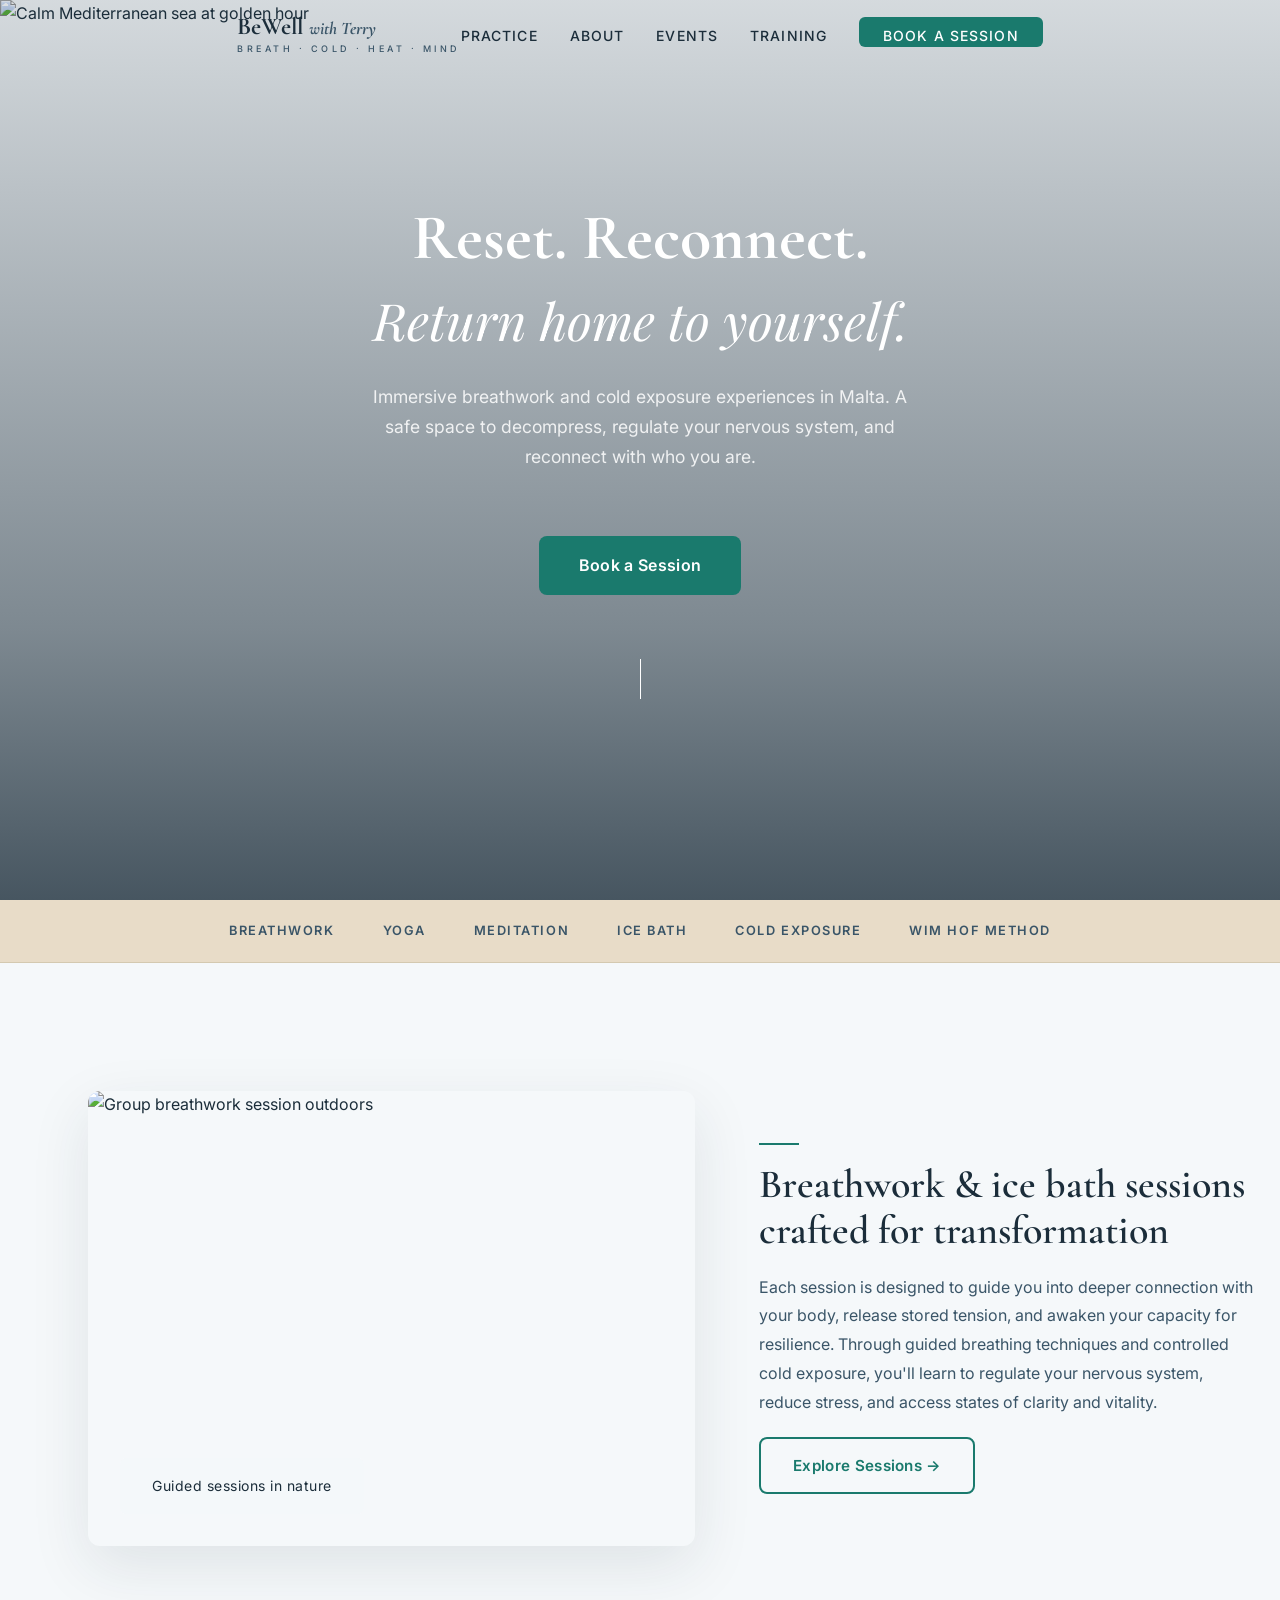
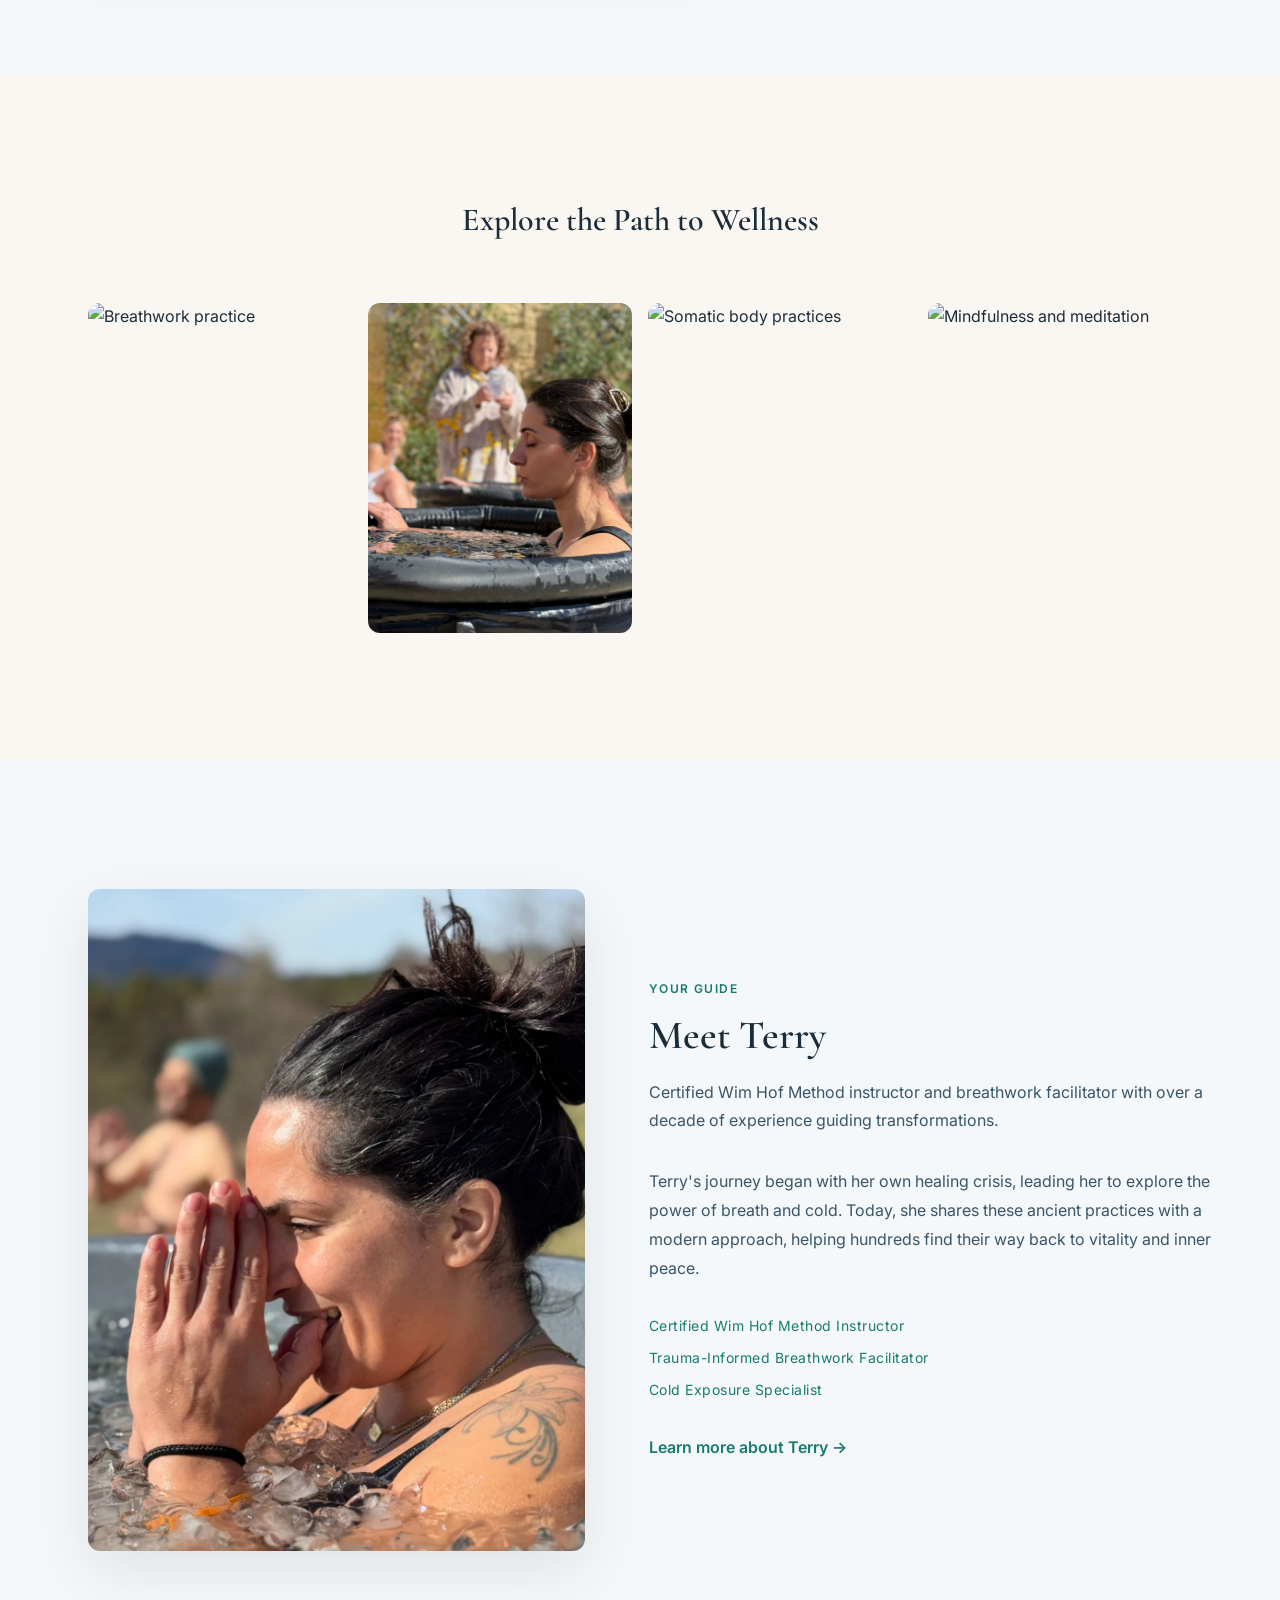
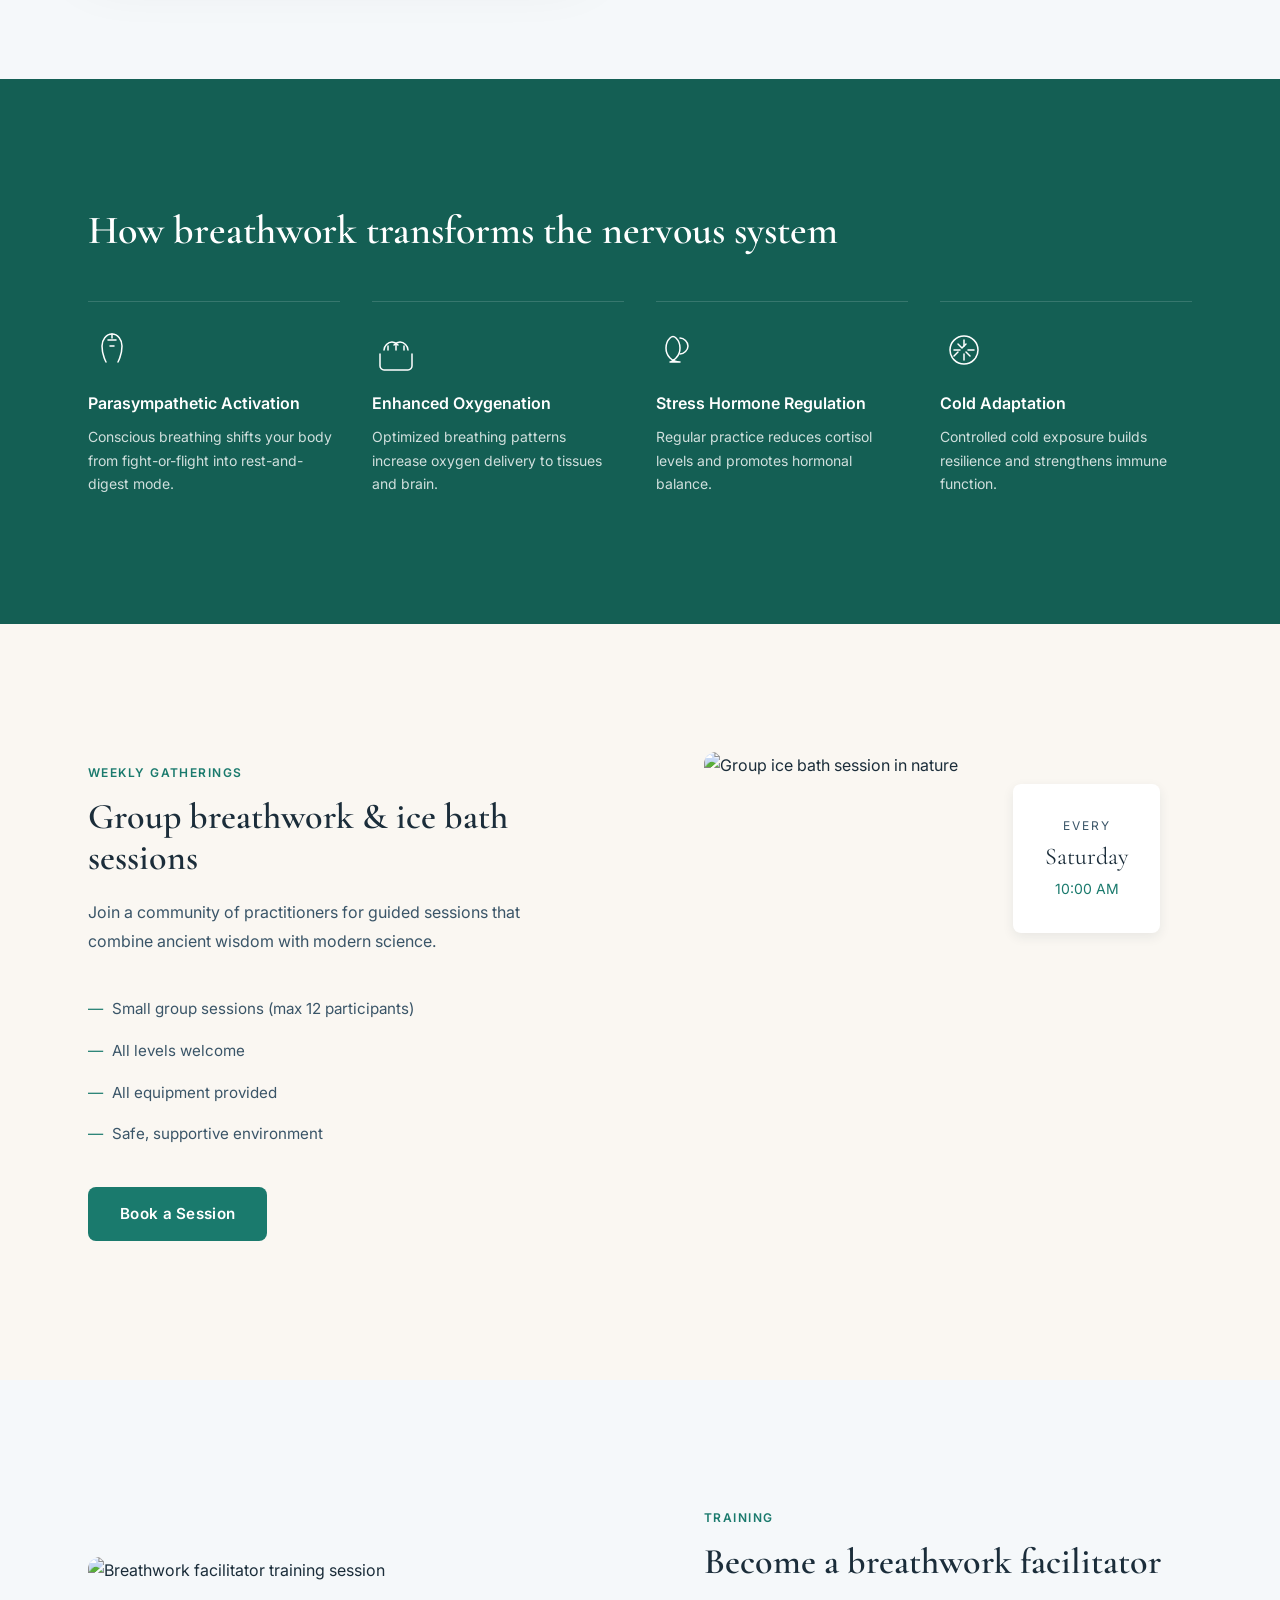
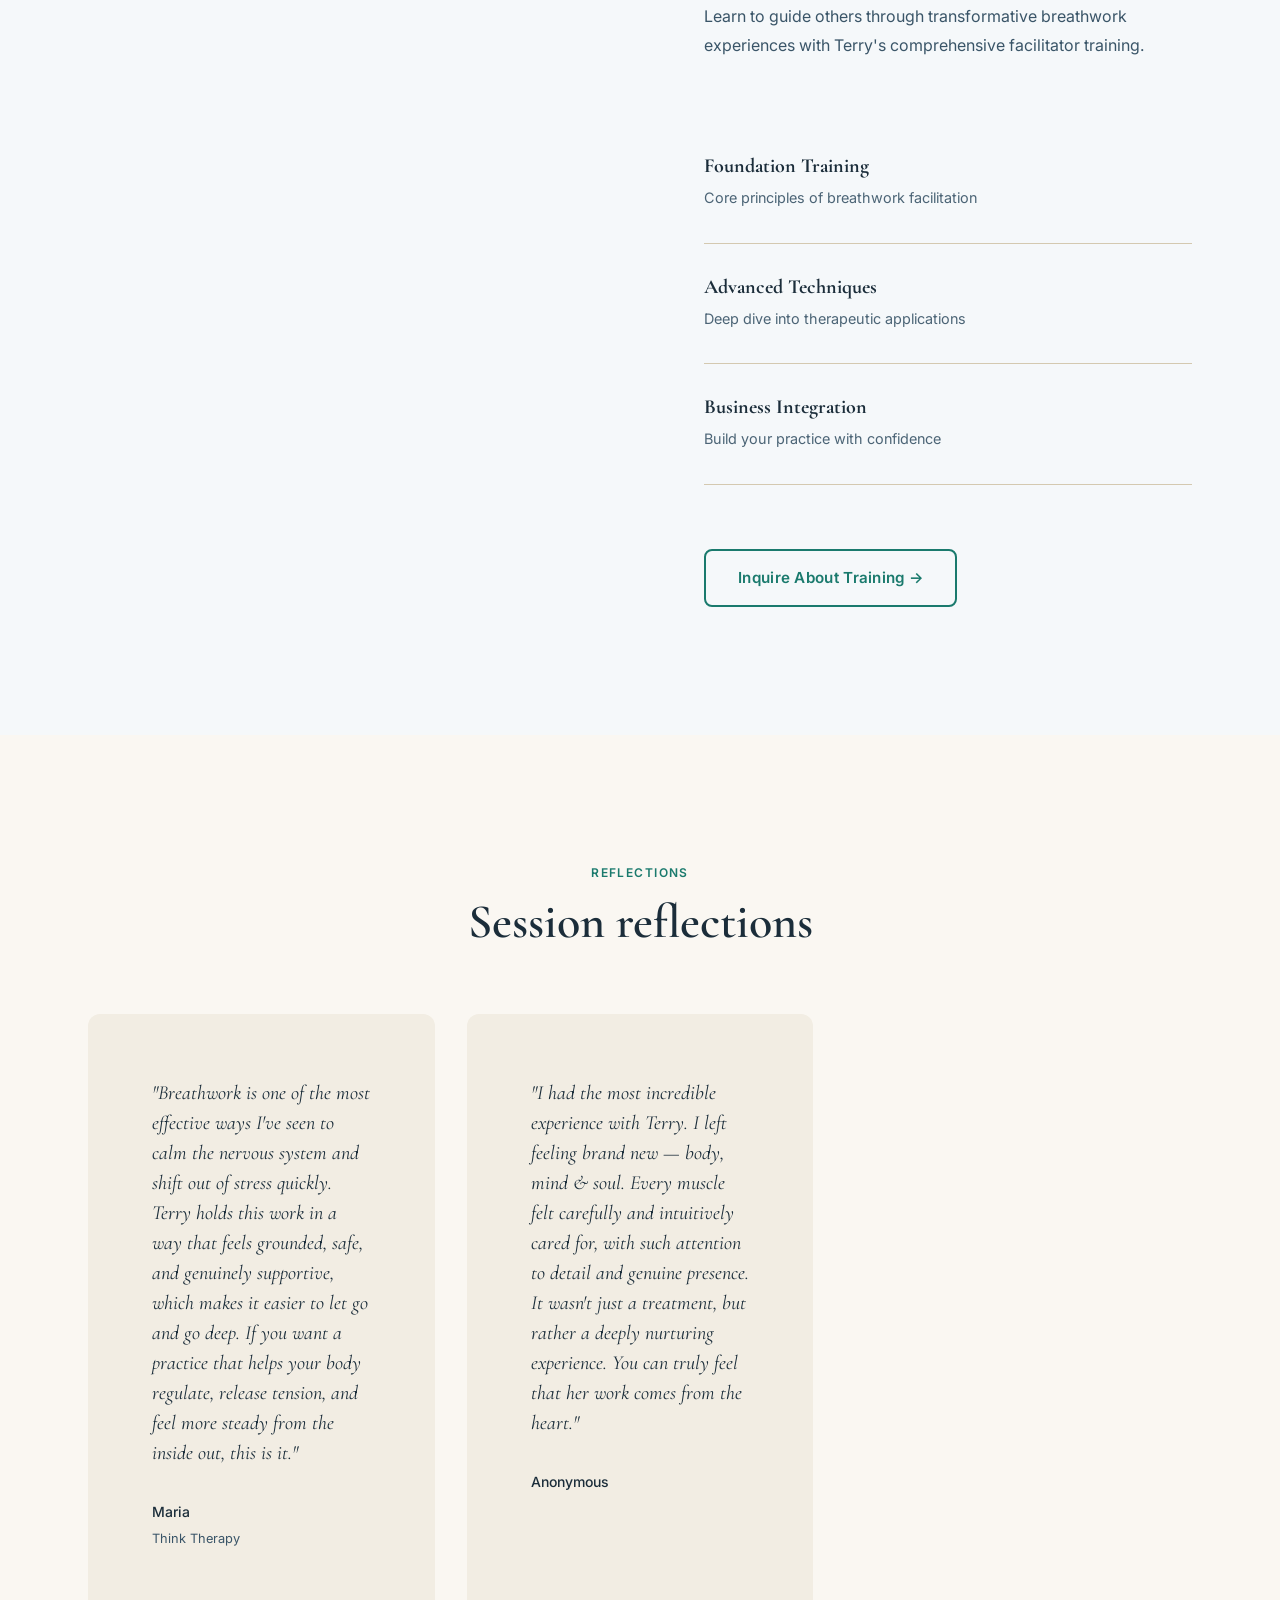
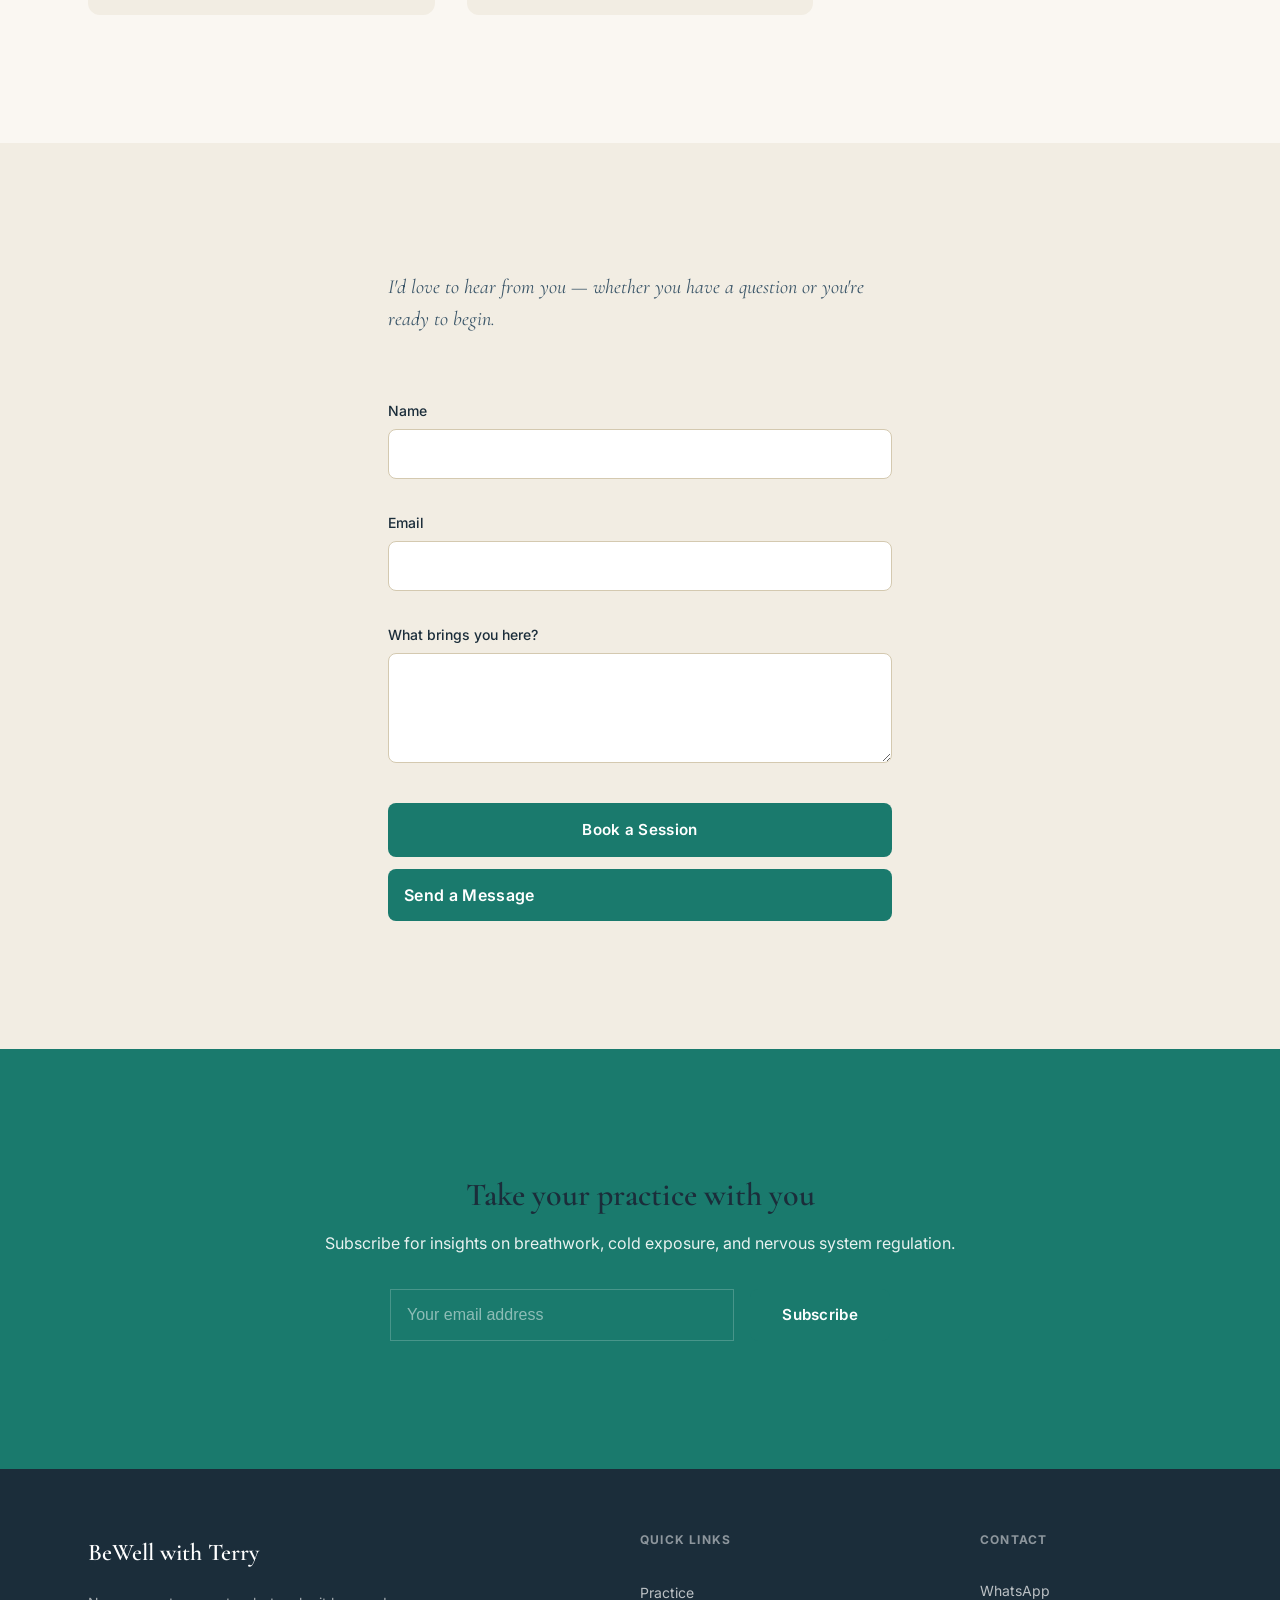
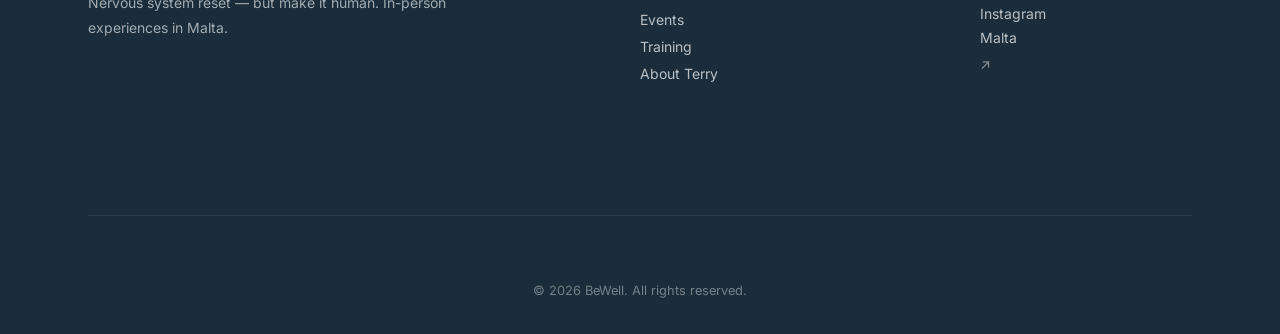
==== commit 331a75b6: "Rename offerings heading and move it above Meet Terry section Co-Authored-By: Claude Sonnet 4.6 <nor" ====
--- a/index.html
+++ b/index.html
@@ -98,7 +98,40 @@
         </div>
     </section>
 
-    <!-- About Terry Section - Moved up for trust -->
+    <!-- Practice Types Section -->
+    <section class="practice-types">
+        <div class="container">
+            <h2 class="practice-types-heading">Explore the Path to Wellness</h2>
+            <div class="practice-grid practice-gallery">
+                <a href="events.html" class="practice-card" data-label="Breathwork">
+                    <div class="practice-image">
+                        <img src="https://images.unsplash.com/photo-1474418397713-7ede21d49118?w=400" alt="Breathwork practice" loading="lazy">
+                    </div>
+                    <span class="practice-card-label">Breathwork</span>
+                </a>
+                <a href="events.html" class="practice-card" data-label="Cold">
+                    <div class="practice-image">
+                        <img src="cold.jpeg" alt="Ice bathing and cold exposure" loading="lazy" style="object-position: top;">
+                    </div>
+                    <span class="practice-card-label">Cold</span>
+                </a>
+                <a href="events.html" class="practice-card" data-label="Body">
+                    <div class="practice-image">
+                        <img src="https://images.unsplash.com/photo-1544367567-0f2fcb009e0b?w=400" alt="Somatic body practices" loading="lazy">
+                    </div>
+                    <span class="practice-card-label">Body</span>
+                </a>
+                <a href="events.html" class="practice-card" data-label="Mind">
+                    <div class="practice-image">
+                        <img src="https://images.unsplash.com/photo-1508672019048-805c876b67e2?w=400" alt="Mindfulness and meditation" loading="lazy">
+                    </div>
+                    <span class="practice-card-label">Mind</span>
+                </a>
+            </div>
+        </div>
+    </section>
+
+    <!-- About Terry Section -->
     <section class="about-editorial" id="about">
         <div class="container">
             <div class="about-grid-editorial">
@@ -109,7 +142,7 @@
                     <span class="section-label-about">Your Guide</span>
                     <h2>Meet Terry</h2>
                     <p>
-                        Certified Wim Hof Method instructor and breathwork facilitator 
+                        Certified Wim Hof Method instructor and breathwork facilitator
                         with over a decade of experience guiding transformations.
                     </p>
                     <p>
@@ -125,39 +158,6 @@
                     </div>
                     <a href="#contact" class="link-arrow-about">Learn more about Terry →</a>
                 </div>
-            </div>
-        </div>
-    </section>
-
-    <!-- Practice Types Section -->
-    <section class="practice-types">
-        <div class="container">
-            <h2 class="practice-types-heading">Practices for every stage of wellbeing</h2>
-            <div class="practice-grid practice-gallery">
-                <a href="events.html" class="practice-card" data-label="Breathwork">
-                    <div class="practice-image">
-                        <img src="https://images.unsplash.com/photo-1474418397713-7ede21d49118?w=400" alt="Breathwork practice" loading="lazy">
-                    </div>
-                    <span class="practice-card-label">Breathwork</span>
-                </a>
-                <a href="events.html" class="practice-card" data-label="Cold">
-                    <div class="practice-image">
-                        <img src="cold.jpeg" alt="Ice bathing and cold exposure" loading="lazy" style="object-position: top;">
-                    </div>
-                    <span class="practice-card-label">Cold</span>
-                </a>
-                <a href="events.html" class="practice-card" data-label="Body">
-                    <div class="practice-image">
-                        <img src="https://images.unsplash.com/photo-1544367567-0f2fcb009e0b?w=400" alt="Somatic body practices" loading="lazy">
-                    </div>
-                    <span class="practice-card-label">Body</span>
-                </a>
-                <a href="events.html" class="practice-card" data-label="Mind">
-                    <div class="practice-image">
-                        <img src="https://images.unsplash.com/photo-1508672019048-805c876b67e2?w=400" alt="Mindfulness and meditation" loading="lazy">
-                    </div>
-                    <span class="practice-card-label">Mind</span>
-                </a>
             </div>
         </div>
     </section>
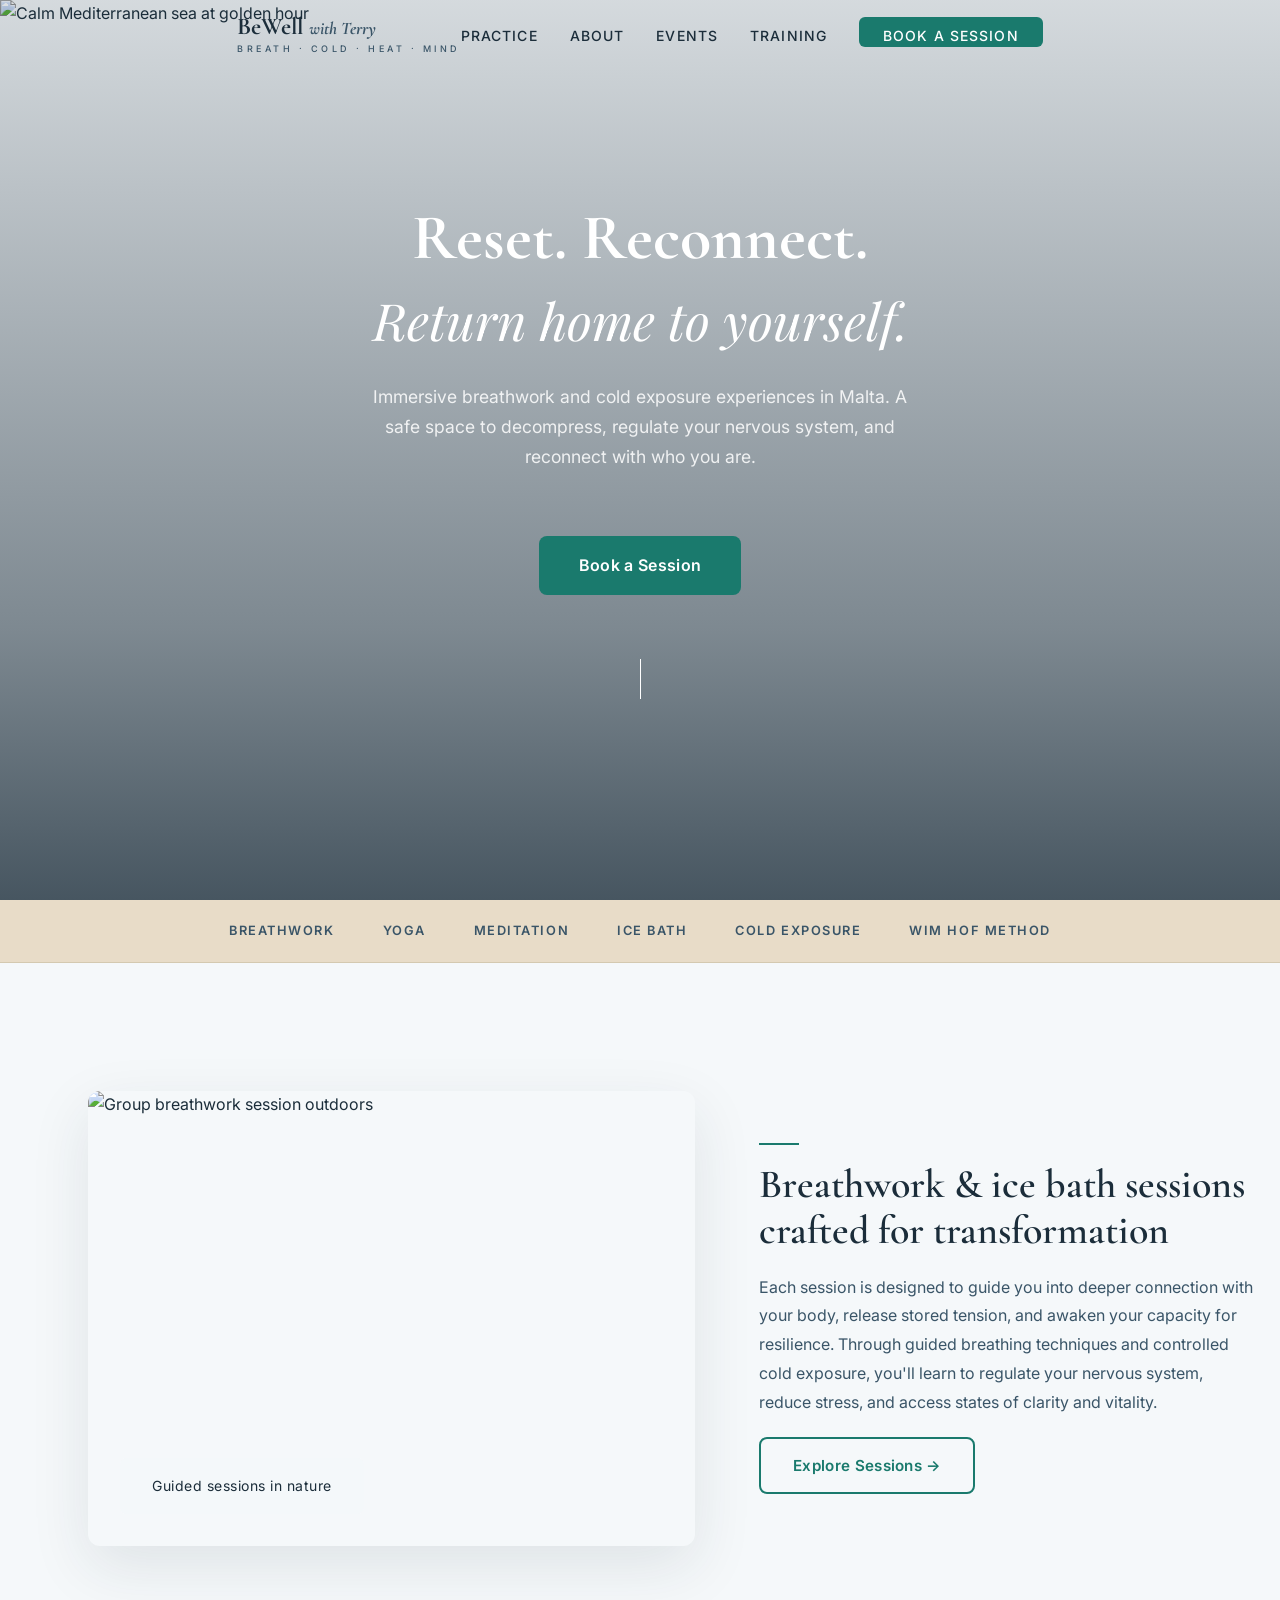
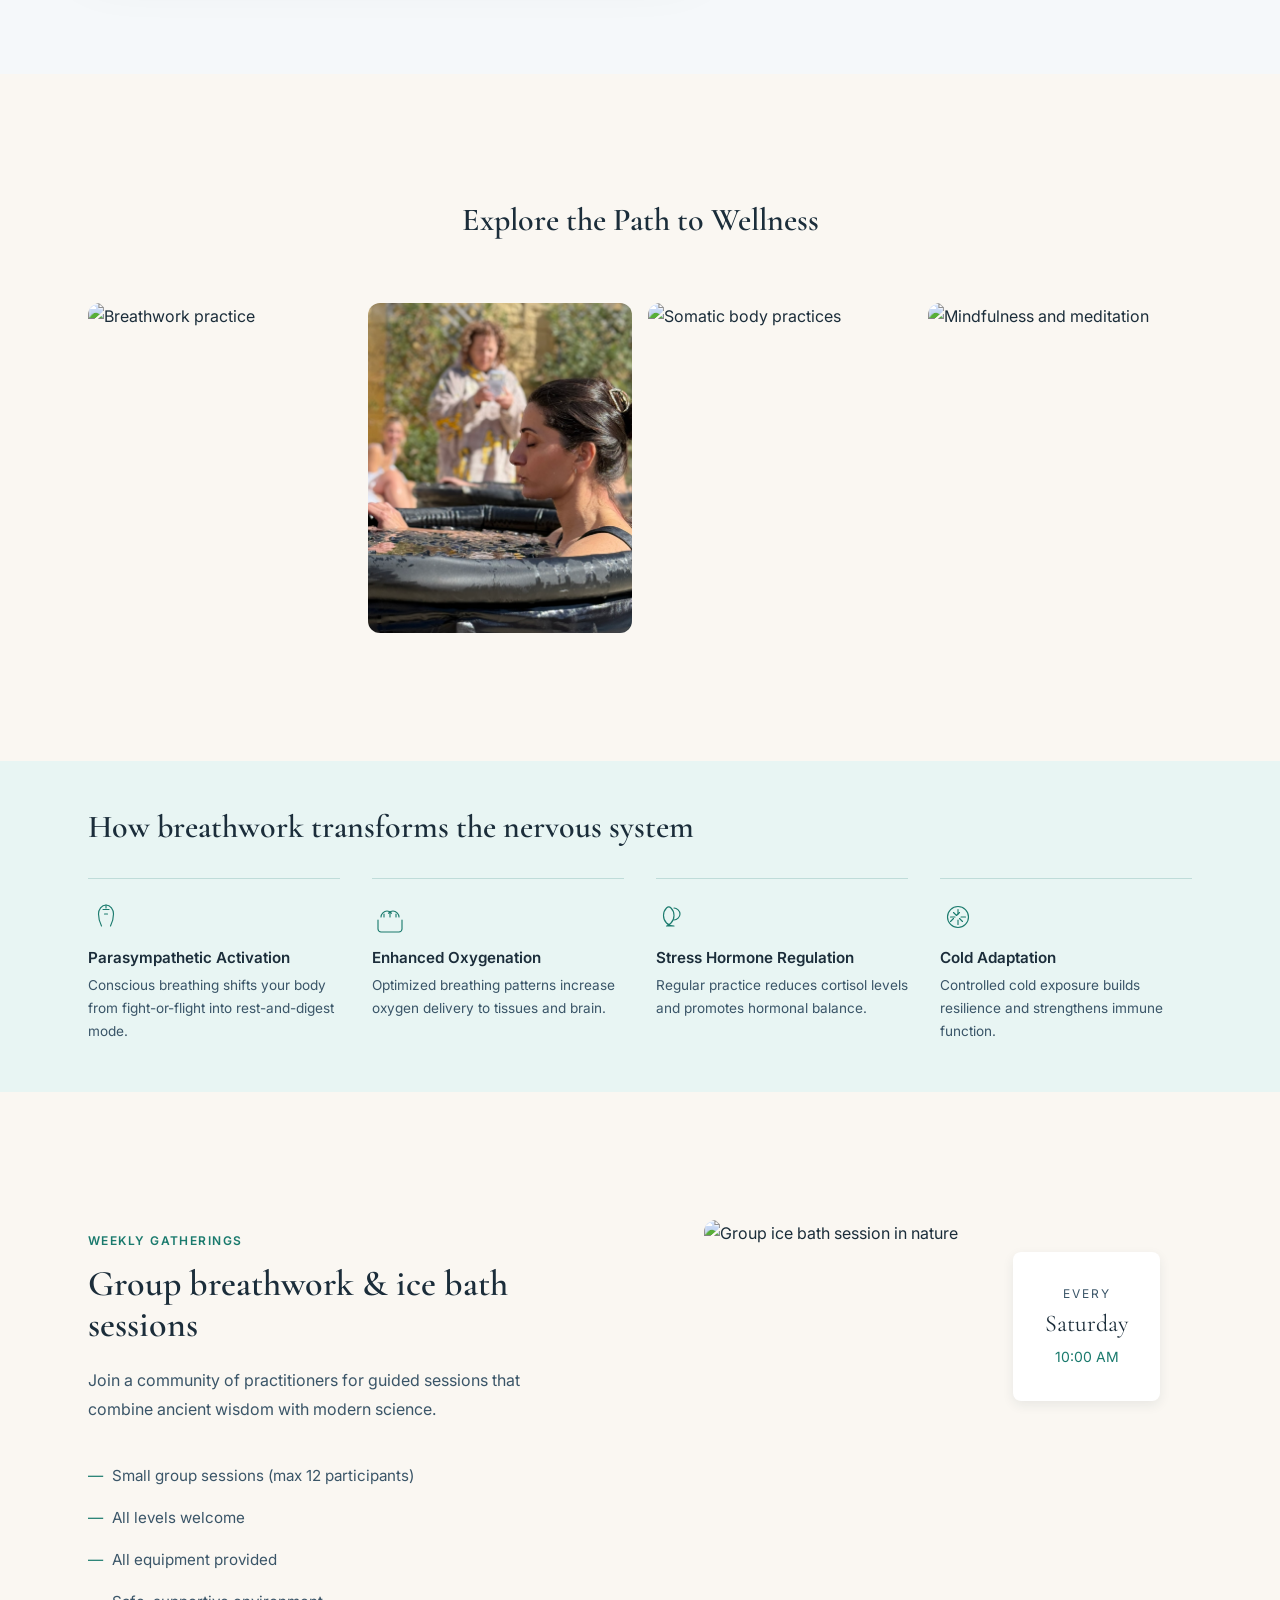
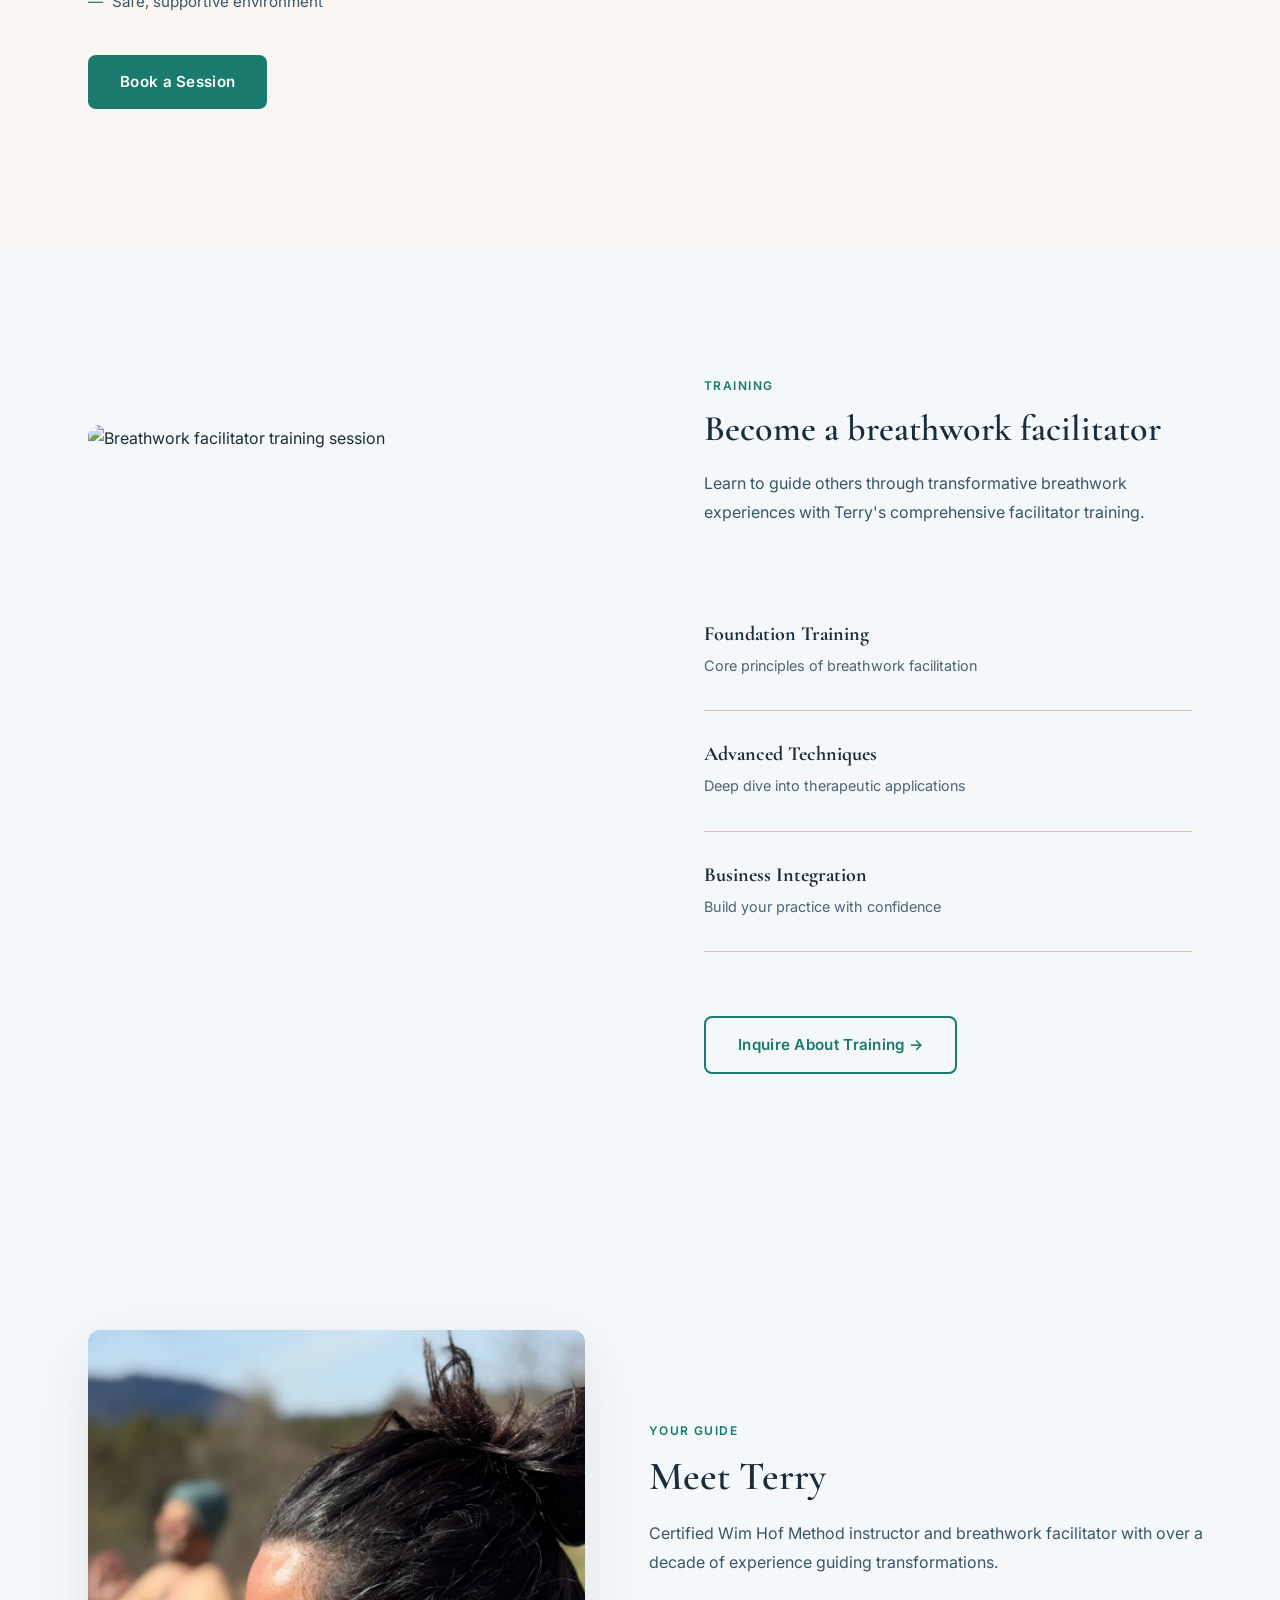
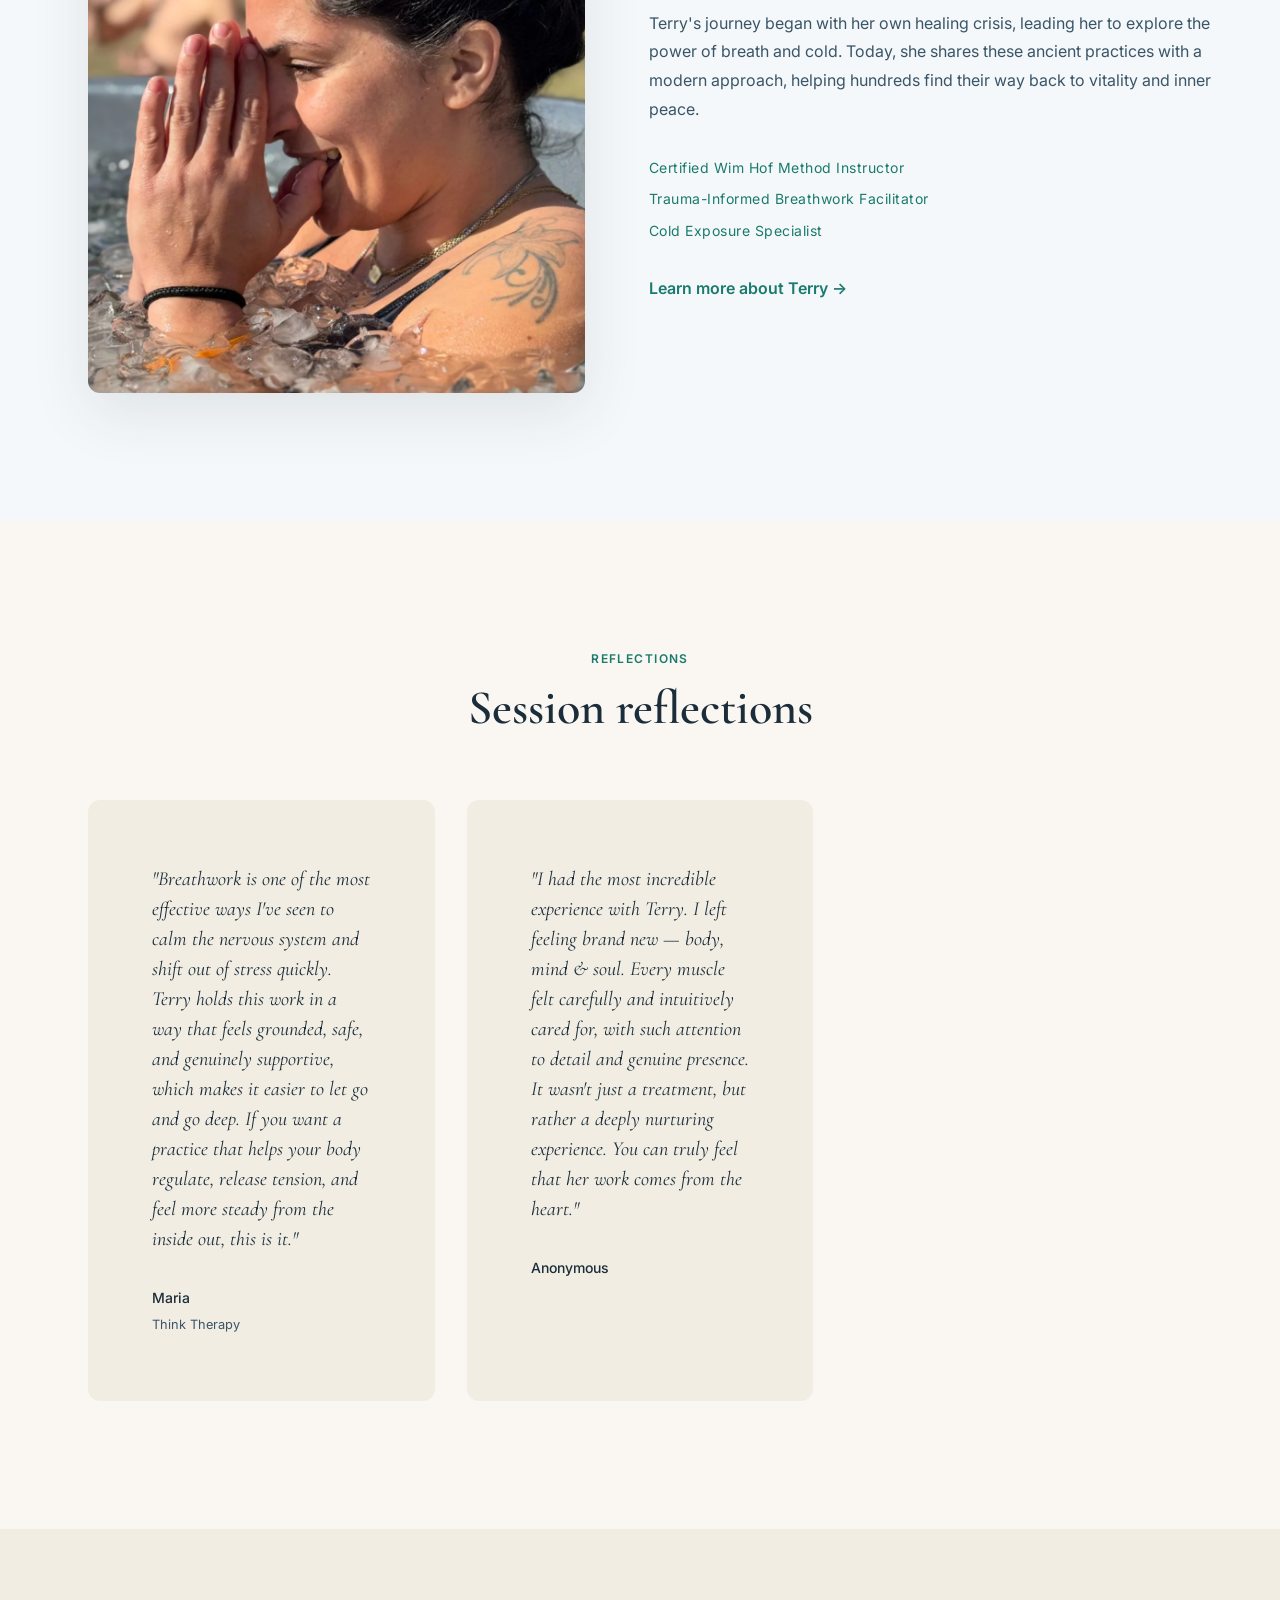
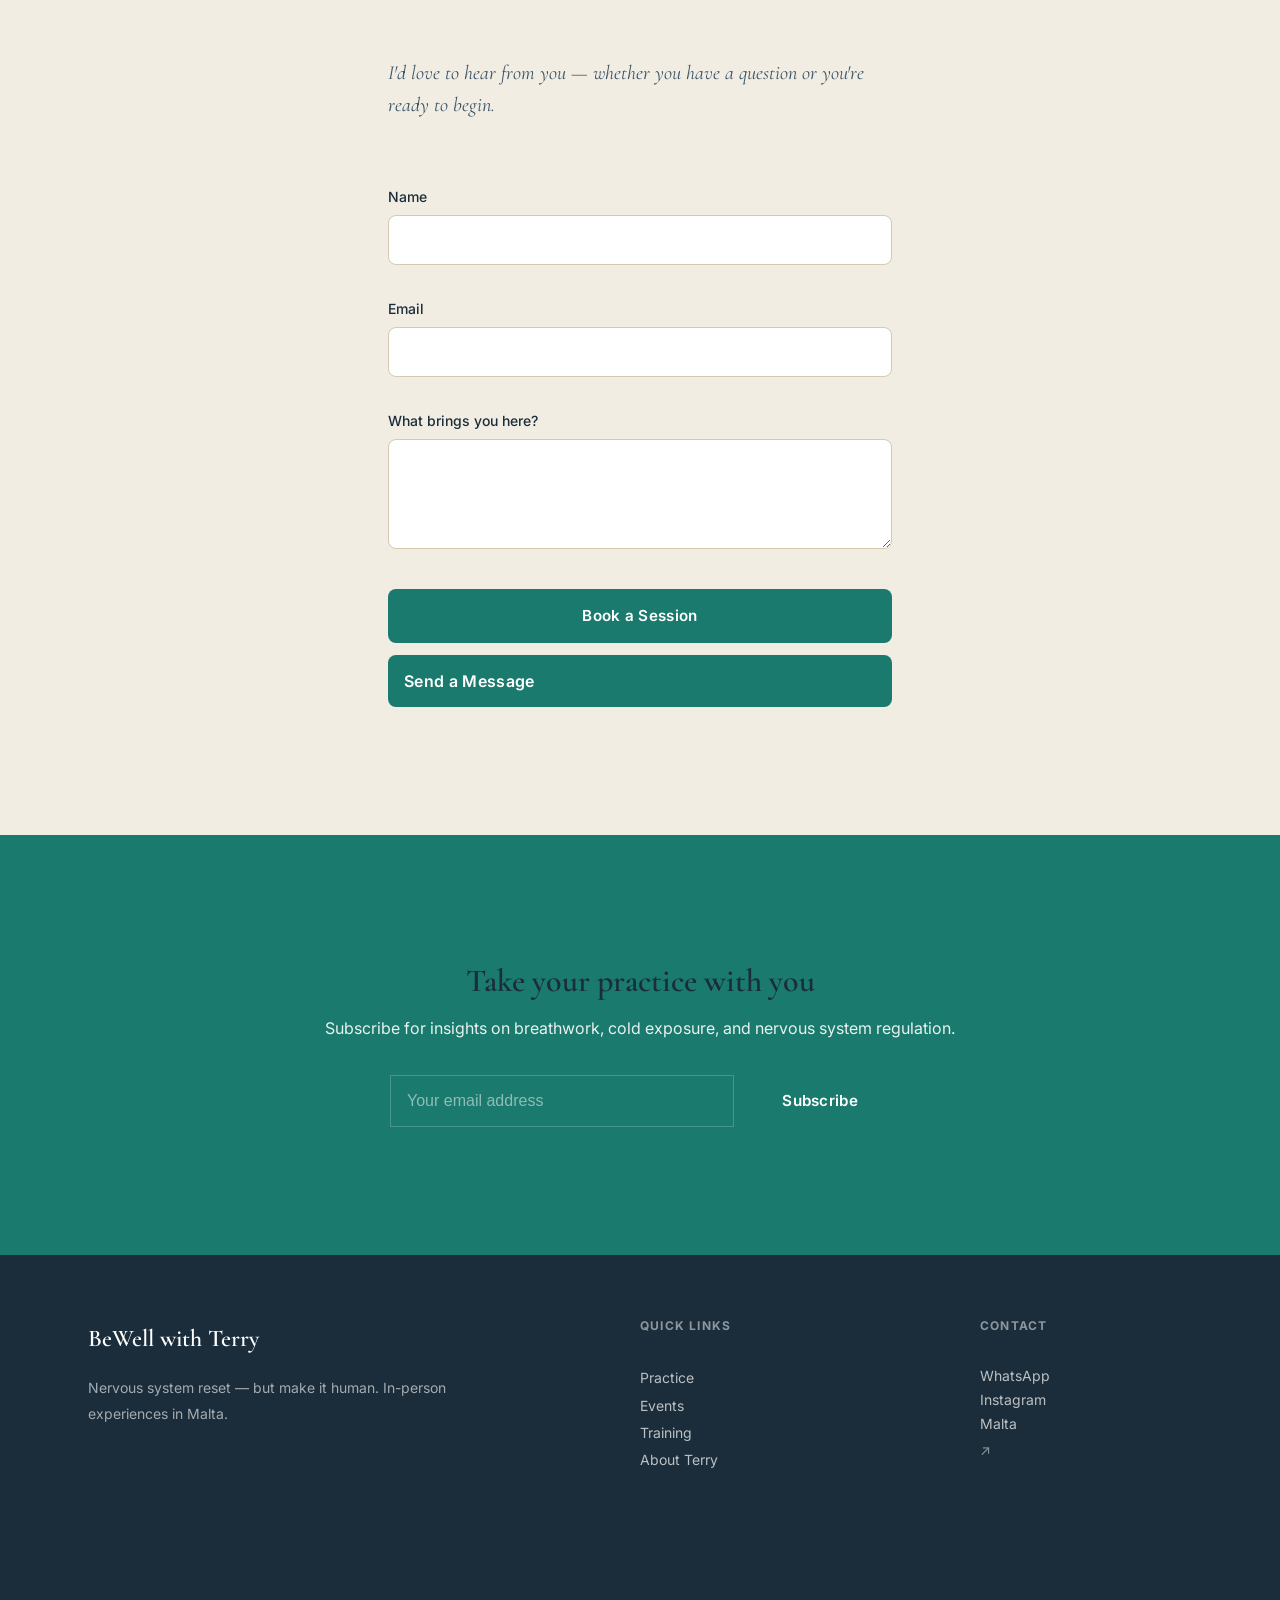
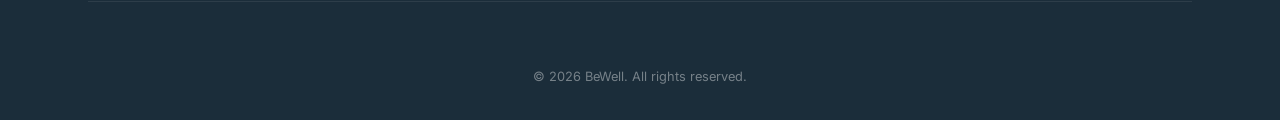
==== commit 57d6ae28: "Reorder sections and restyle science section with light green Co-Authored-By: Claude Sonnet 4.6 <nor" ====
--- a/index.html
+++ b/index.html
@@ -131,37 +131,6 @@
         </div>
     </section>
 
-    <!-- About Terry Section -->
-    <section class="about-editorial" id="about">
-        <div class="container">
-            <div class="about-grid-editorial">
-                <div class="about-portrait">
-                    <img src="terry.webp" alt="Terry - Certified breathwork and cold exposure facilitator" loading="lazy">
-                </div>
-                <div class="about-bio">
-                    <span class="section-label-about">Your Guide</span>
-                    <h2>Meet Terry</h2>
-                    <p>
-                        Certified Wim Hof Method instructor and breathwork facilitator
-                        with over a decade of experience guiding transformations.
-                    </p>
-                    <p>
-                        Terry's journey began with her own healing crisis, leading her to
-                        explore the power of breath and cold. Today, she shares these ancient
-                        practices with a modern approach, helping hundreds find their way
-                        back to vitality and inner peace.
-                    </p>
-                    <div class="credentials-editorial">
-                        <span>Certified Wim Hof Method Instructor</span>
-                        <span>Trauma-Informed Breathwork Facilitator</span>
-                        <span>Cold Exposure Specialist</span>
-                    </div>
-                    <a href="#contact" class="link-arrow-about">Learn more about Terry →</a>
-                </div>
-            </div>
-        </div>
-    </section>
-
     <!-- Science Section -->
     <section class="science-section">
         <div class="container">
@@ -209,7 +178,7 @@
                     <span class="section-label">Weekly Gatherings</span>
                     <h2>Group breathwork & ice bath sessions</h2>
                     <p class="lead">
-                        Join a community of practitioners for guided sessions that combine ancient 
+                        Join a community of practitioners for guided sessions that combine ancient
                         wisdom with modern science.
                     </p>
                     <ul class="weekly-features">
@@ -243,7 +212,7 @@
                     <span class="section-label">Training</span>
                     <h2>Become a breathwork facilitator</h2>
                     <p class="lead">
-                        Learn to guide others through transformative breathwork experiences 
+                        Learn to guide others through transformative breathwork experiences
                         with Terry's comprehensive facilitator training.
                     </p>
                     <div class="training-modules">
@@ -266,8 +235,38 @@
         </div>
     </section>
 
+    <!-- About Terry Section -->
+    <section class="about-editorial" id="about">
+        <div class="container">
+            <div class="about-grid-editorial">
+                <div class="about-portrait">
+                    <img src="terry.webp" alt="Terry - Certified breathwork and cold exposure facilitator" loading="lazy">
+                </div>
+                <div class="about-bio">
+                    <span class="section-label-about">Your Guide</span>
+                    <h2>Meet Terry</h2>
+                    <p>
+                        Certified Wim Hof Method instructor and breathwork facilitator
+                        with over a decade of experience guiding transformations.
+                    </p>
+                    <p>
+                        Terry's journey began with her own healing crisis, leading her to
+                        explore the power of breath and cold. Today, she shares these ancient
+                        practices with a modern approach, helping hundreds find their way
+                        back to vitality and inner peace.
+                    </p>
+                    <div class="credentials-editorial">
+                        <span>Certified Wim Hof Method Instructor</span>
+                        <span>Trauma-Informed Breathwork Facilitator</span>
+                        <span>Cold Exposure Specialist</span>
+                    </div>
+                    <a href="#contact" class="link-arrow-about">Learn more about Terry →</a>
+                </div>
+            </div>
+        </div>
+    </section>
+
     <!-- Testimonials Section -->
-
     <section class="testimonials-editorial">
         <div class="container">
             <div class="section-header-editorial centered">
--- a/styles.css
+++ b/styles.css
@@ -866,15 +866,15 @@
    Science Section
    ======================================== */
 .science-section {
-    padding: var(--section-padding) 0;
-    background: var(--color-primary-dark);
-    color: var(--color-white);
+    padding: 48px 0;
+    background: #e8f5f3;
+    color: var(--color-dark);
 }
 
 .science-content h2 {
-    font-size: 2.5rem;
-    margin-bottom: 48px;
-    color: var(--color-white);
+    font-size: 2rem;
+    margin-bottom: 32px;
+    color: var(--color-dark);
 }
 
 .science-grid {
@@ -884,14 +884,15 @@
 }
 
 .science-item {
-    padding-top: 24px;
-    border-top: 1px solid rgba(255, 255, 255, 0.15);
+    padding-top: 20px;
+    border-top: 1px solid rgba(26, 122, 109, 0.2);
 }
 
 .science-icon {
-    width: 48px;
-    height: 48px;
-    margin-bottom: 20px;
+    width: 36px;
+    height: 36px;
+    margin-bottom: 14px;
+    color: var(--color-primary);
 }
 
 .science-icon svg {
@@ -901,15 +902,15 @@
 
 .science-item h4 {
     font-family: var(--font-sans);
-    font-size: 1rem;
+    font-size: 0.95rem;
     font-weight: 600;
-    margin-bottom: 12px;
-    color: var(--color-white);
+    margin-bottom: 8px;
+    color: var(--color-dark);
 }
 
 .science-item p {
-    font-size: 0.875rem;
-    color: rgba(255, 255, 255, 0.8);
+    font-size: 0.85rem;
+    color: var(--color-dark-light);
     line-height: 1.7;
 }
 
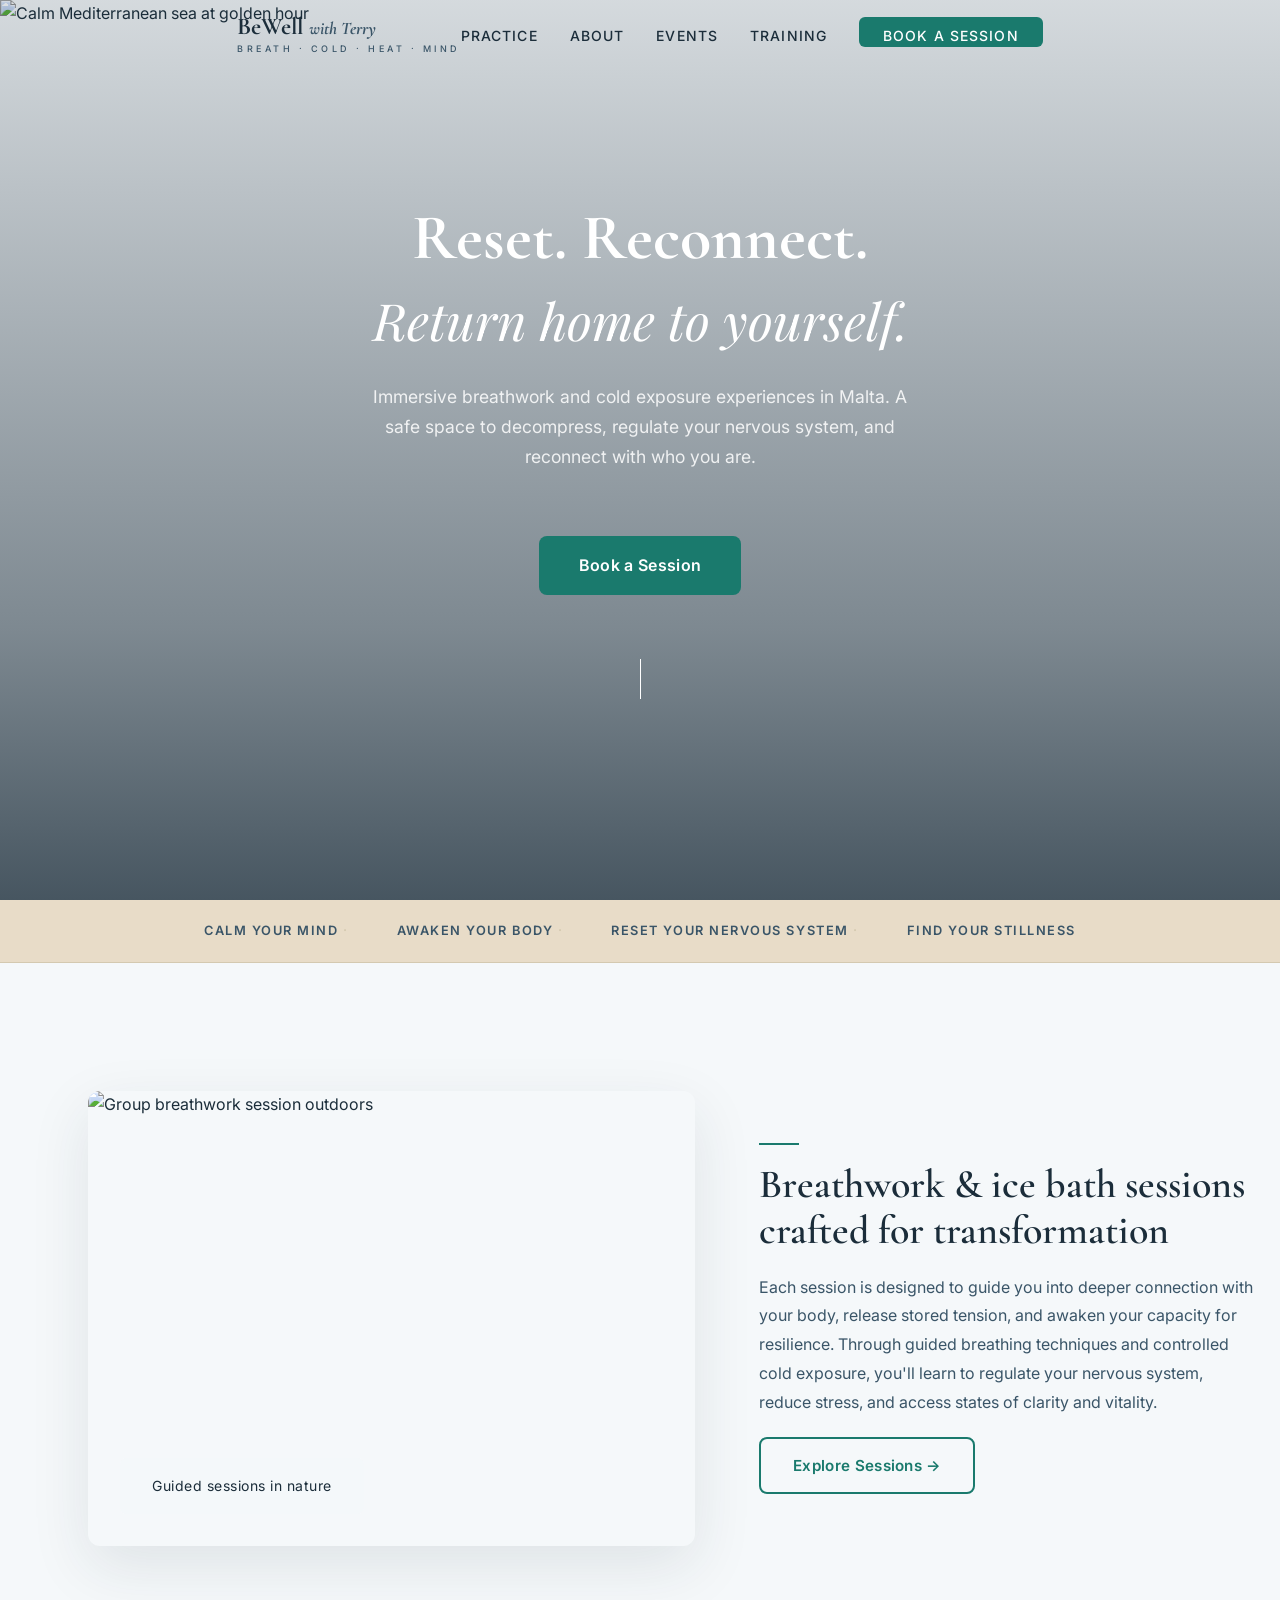
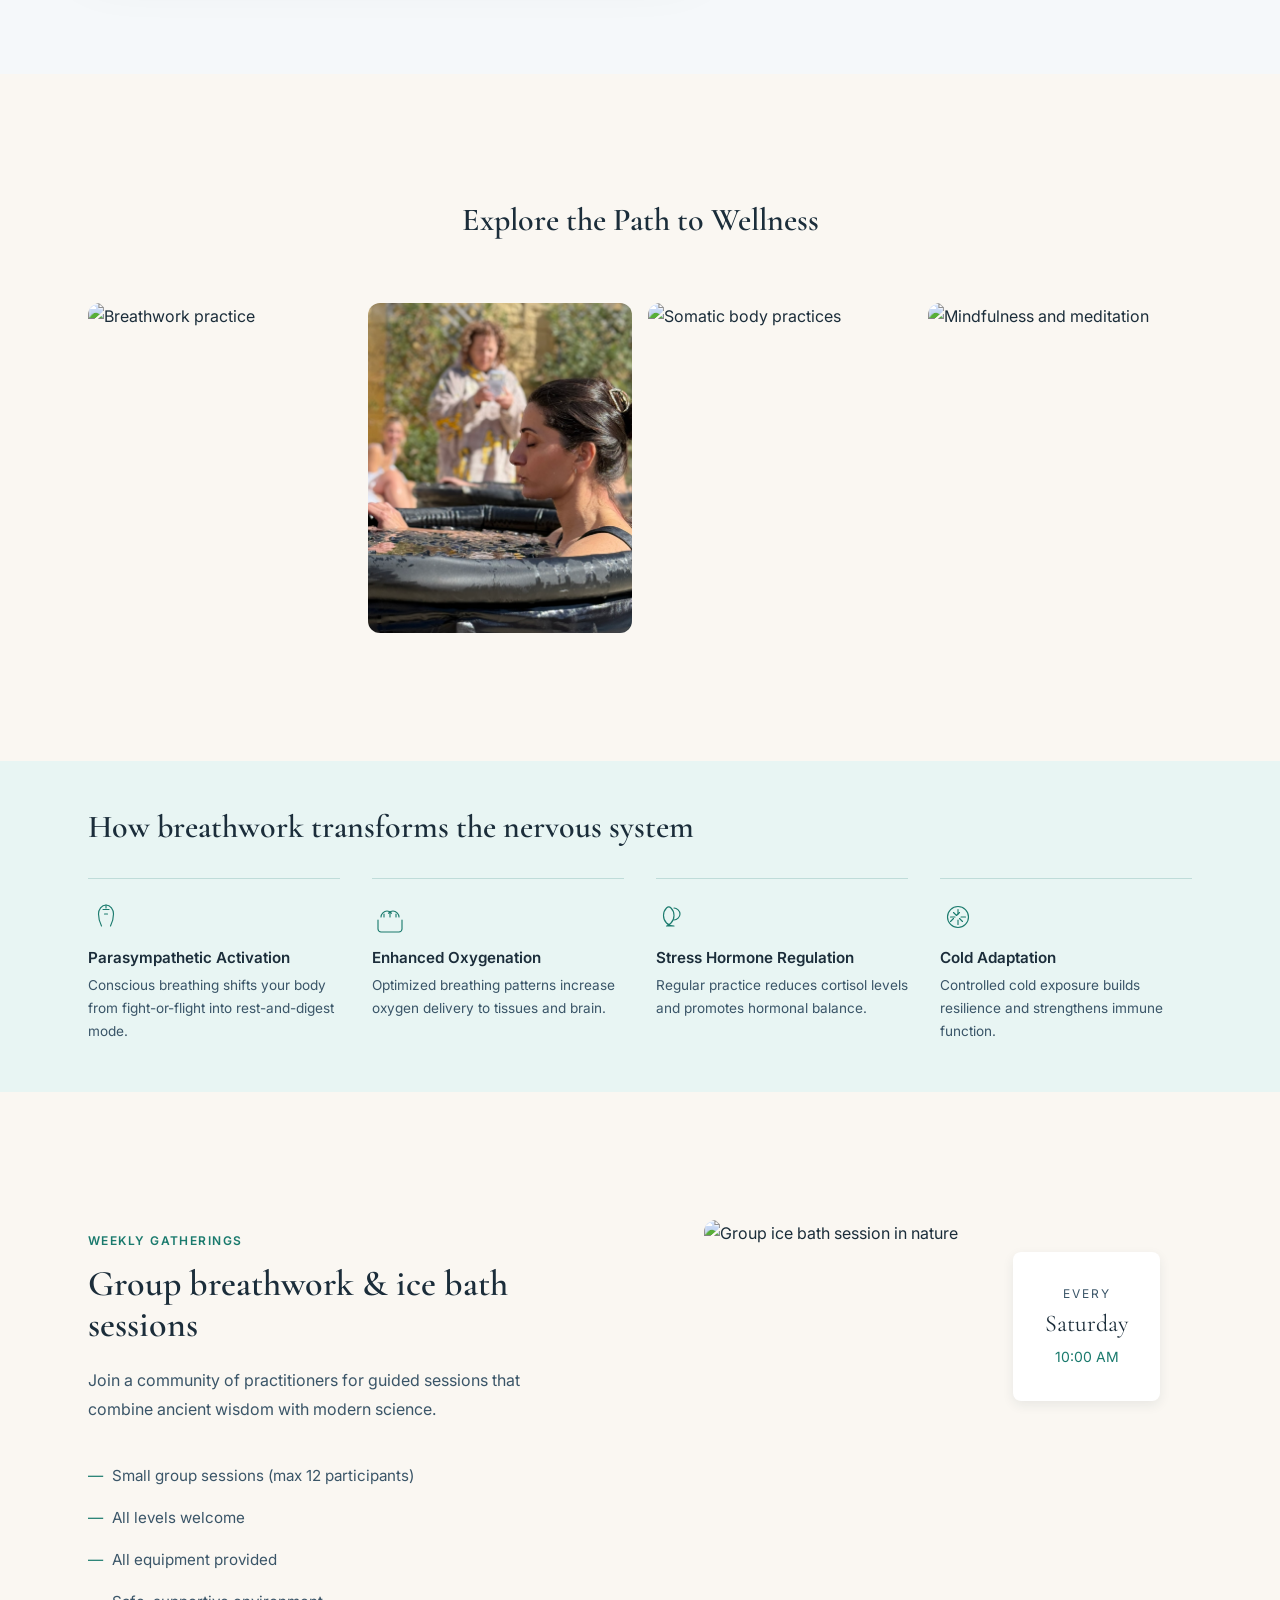
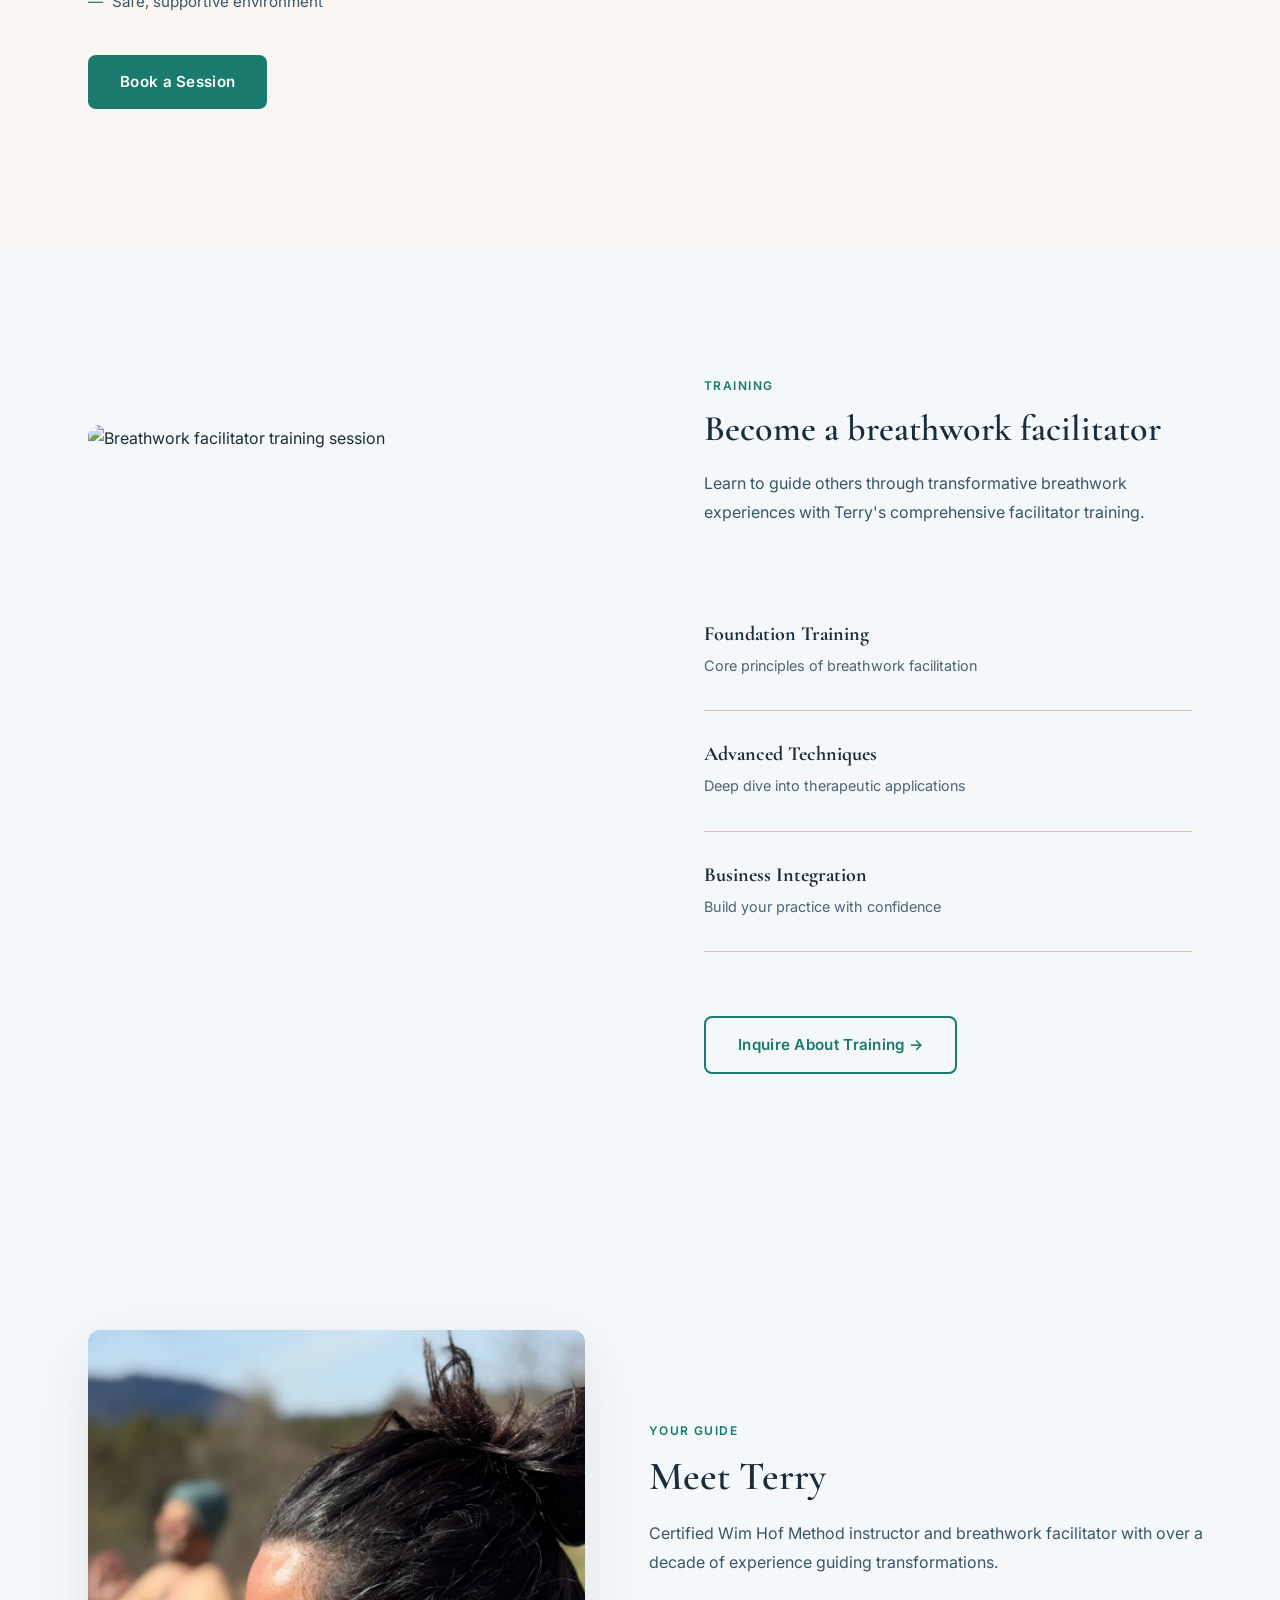
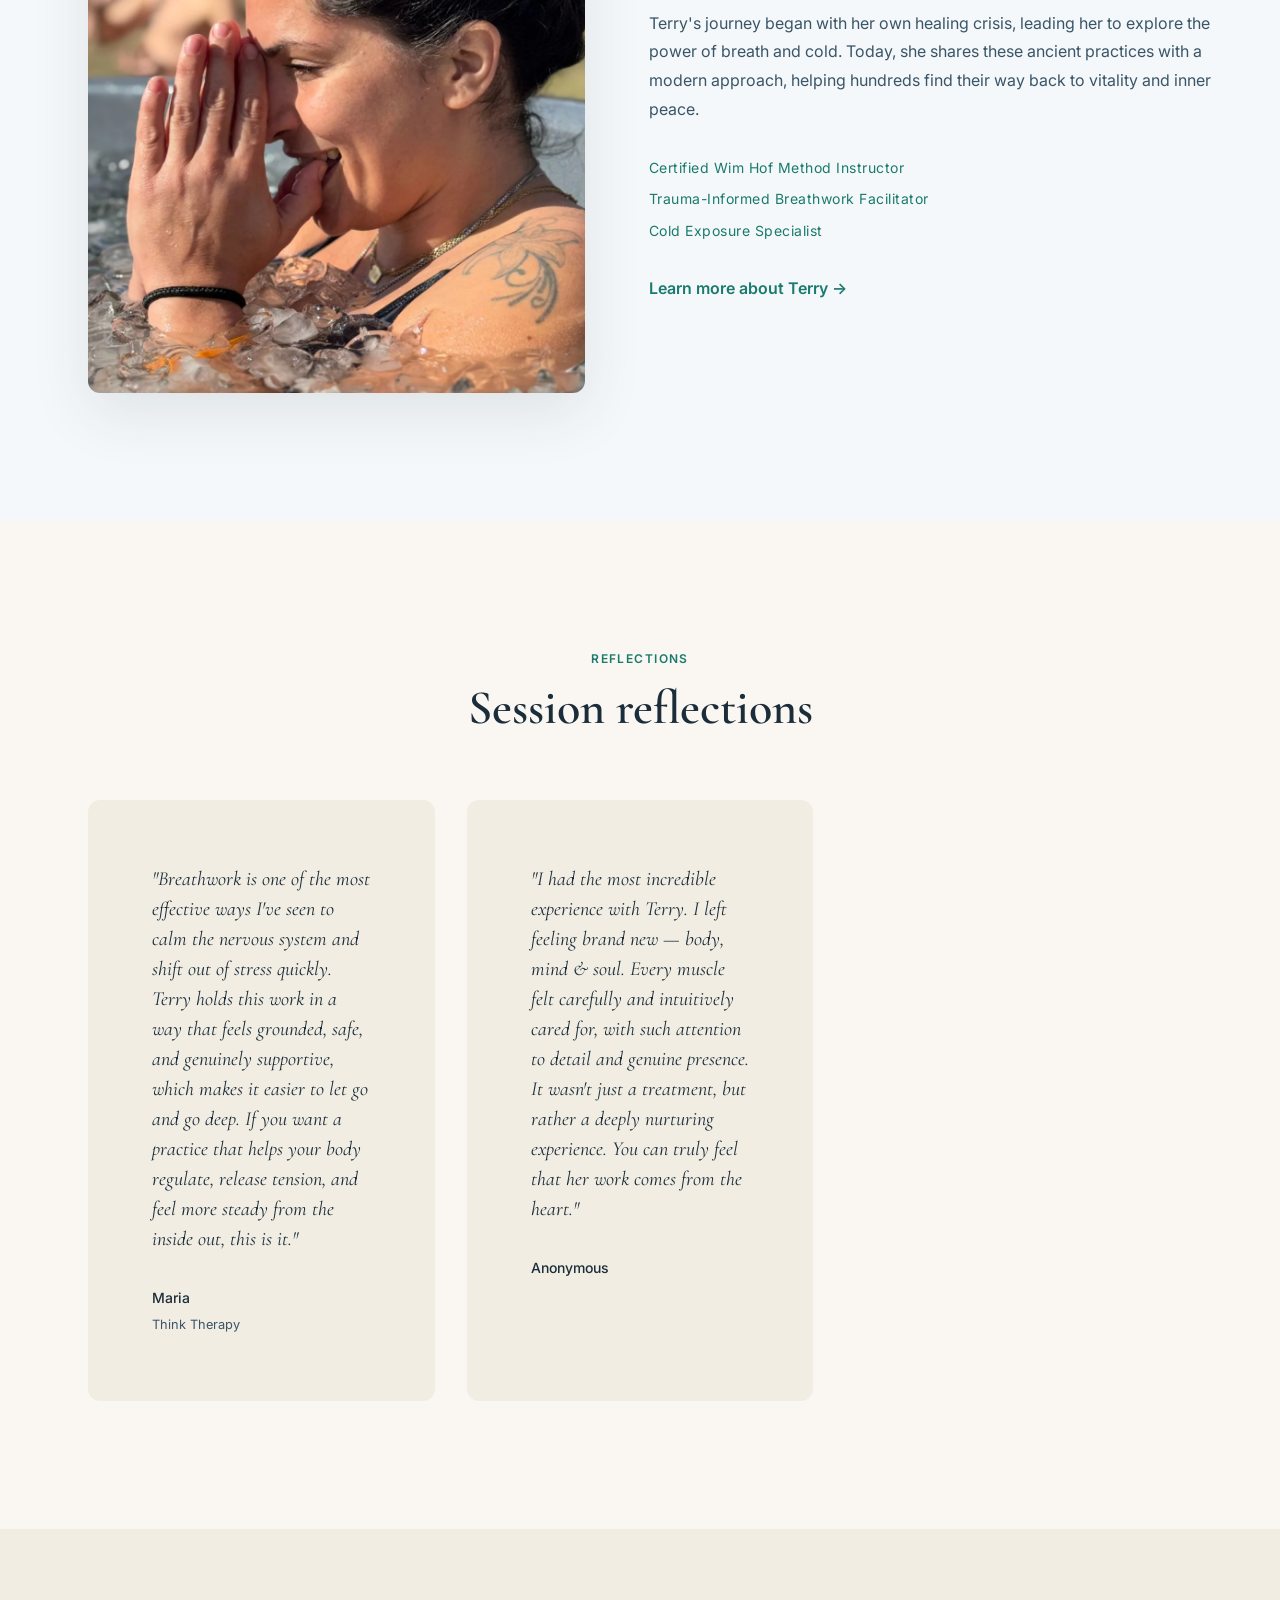
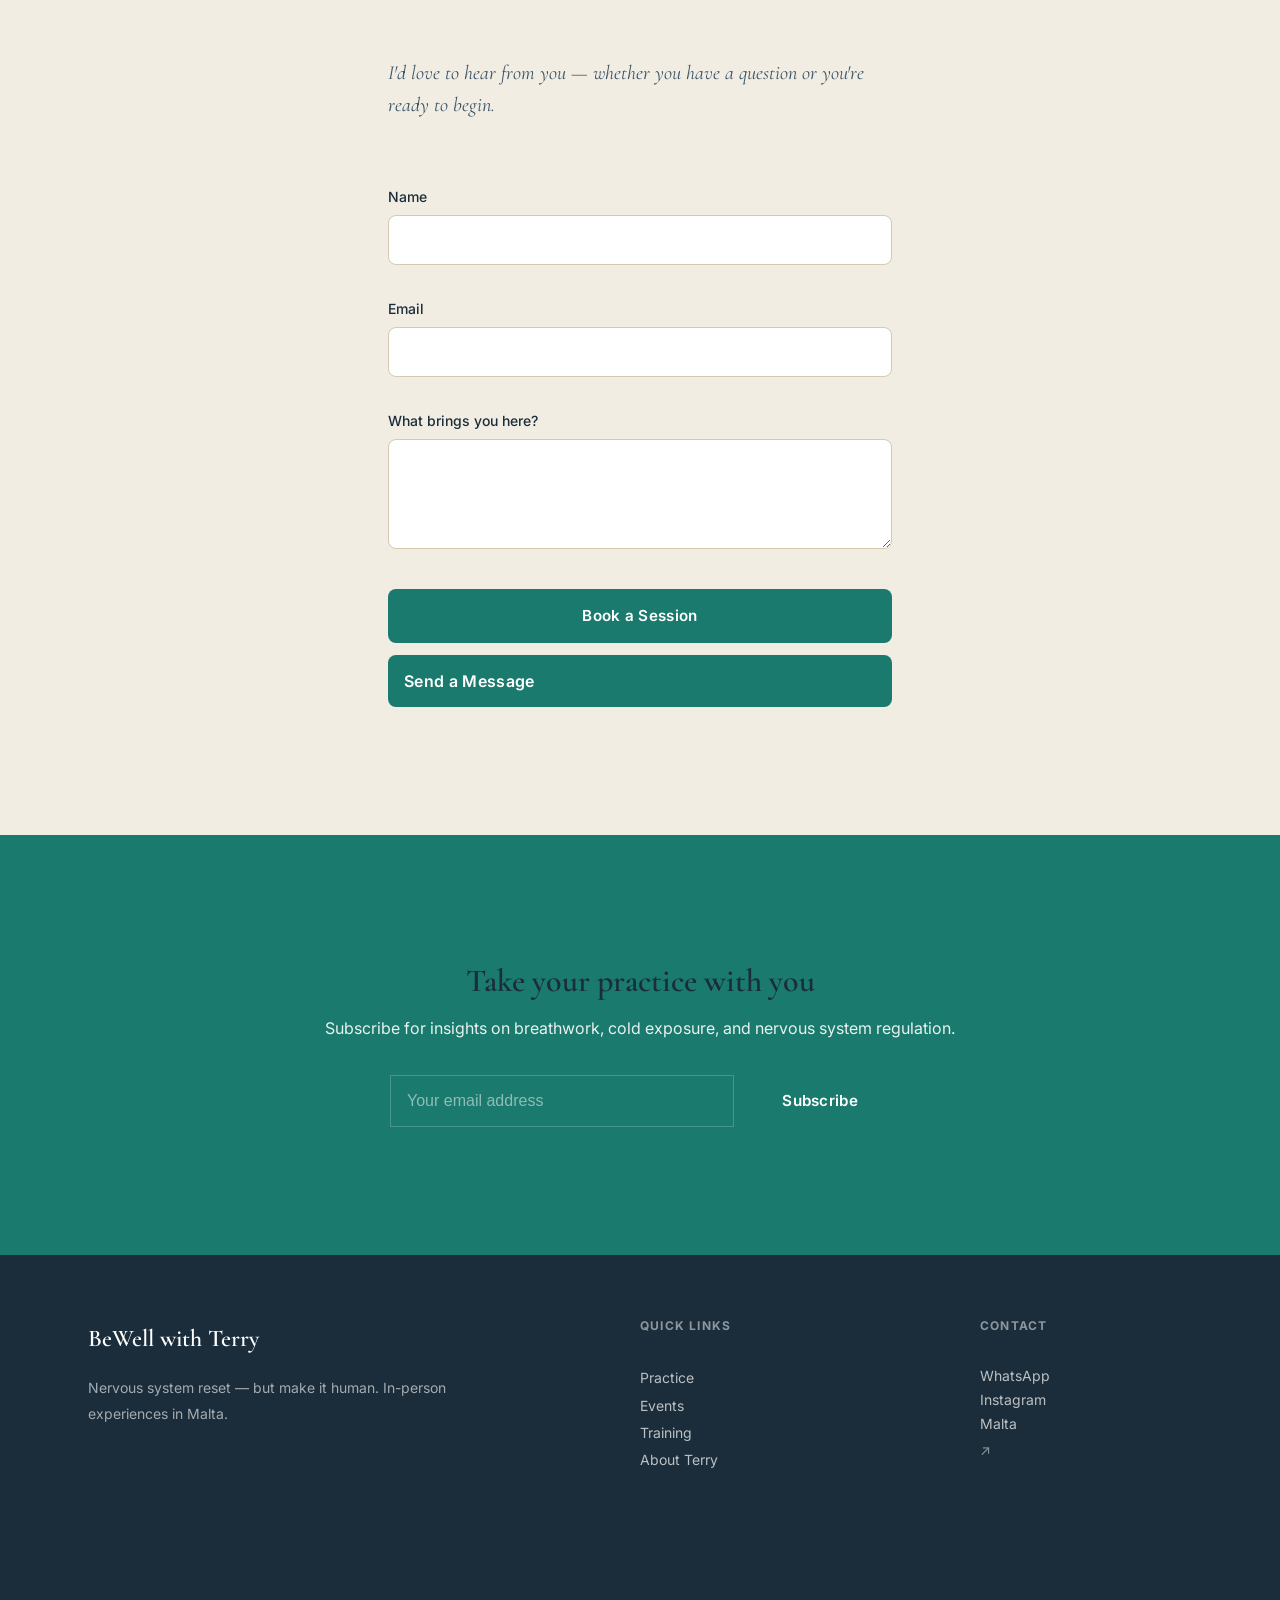
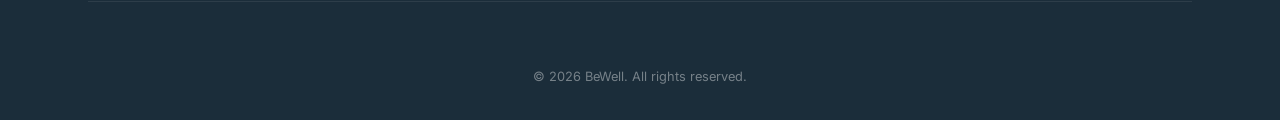
==== commit a75d2fef: "Update trust bar links and styling Co-Authored-By: Claude Sonnet 4.6 <noreply@anthropic.com>" ====
--- a/index.html
+++ b/index.html
@@ -64,12 +64,10 @@
     <!-- Trust / Category Bar -->
     <section class="trust-bar">
         <div class="trust-bar-inner">
-            <a href="#practice">Breathwork</a>
-            <a href="#practice">Yoga</a>
-            <a href="#practice">Meditation</a>
-            <a href="#practice">Ice Bath</a>
-            <a href="#practice">Cold Exposure</a>
-            <a href="#practice">Wim Hof Method</a>
+            <a href="mind.html">Calm Your Mind</a>
+            <a href="body.html">Awaken Your Body</a>
+            <a href="breathwork.html">Reset Your Nervous System</a>
+            <a href="cold.html">Find Your Stillness</a>
         </div>
     </section>
 
@@ -103,25 +101,25 @@
         <div class="container">
             <h2 class="practice-types-heading">Explore the Path to Wellness</h2>
             <div class="practice-grid practice-gallery">
-                <a href="events.html" class="practice-card" data-label="Breathwork">
+                <a href="blog-breathwork.html" class="practice-card" data-label="Breathwork">
                     <div class="practice-image">
                         <img src="https://images.unsplash.com/photo-1474418397713-7ede21d49118?w=400" alt="Breathwork practice" loading="lazy">
                     </div>
                     <span class="practice-card-label">Breathwork</span>
                 </a>
-                <a href="events.html" class="practice-card" data-label="Cold">
+                <a href="blog-cold.html" class="practice-card" data-label="Cold">
                     <div class="practice-image">
                         <img src="cold.jpeg" alt="Ice bathing and cold exposure" loading="lazy" style="object-position: top;">
                     </div>
                     <span class="practice-card-label">Cold</span>
                 </a>
-                <a href="events.html" class="practice-card" data-label="Body">
+                <a href="blog-body.html" class="practice-card" data-label="Body">
                     <div class="practice-image">
                         <img src="https://images.unsplash.com/photo-1544367567-0f2fcb009e0b?w=400" alt="Somatic body practices" loading="lazy">
                     </div>
                     <span class="practice-card-label">Body</span>
                 </a>
-                <a href="events.html" class="practice-card" data-label="Mind">
+                <a href="blog-mind.html" class="practice-card" data-label="Mind">
                     <div class="practice-image">
                         <img src="https://images.unsplash.com/photo-1508672019048-805c876b67e2?w=400" alt="Mindfulness and meditation" loading="lazy">
                     </div>
--- a/styles.css
+++ b/styles.css
@@ -492,50 +492,52 @@
    ======================================== */
 .trust-bar {
     padding: 20px 0;
-    background: var(--color-sand);
-    border-bottom: 1px solid var(--color-sand-dark);
-    overflow-x: auto;
-    -webkit-overflow-scrolling: touch;
+    background: #E8DCC8;
+    border-bottom: 1px solid #D4C9B0;
 }
 
 .trust-bar-inner {
     display: flex;
-    flex-wrap: nowrap;
+    flex-wrap: wrap;
     justify-content: center;
     gap: 48px;
     padding: 0 var(--space-md);
 }
 
 .trust-bar-inner a {
-    font-family: var(--font-sans);
+    font-family: 'Inter', var(--font-sans);
     font-size: 0.8rem;
     font-weight: 600;
     letter-spacing: 0.12em;
     text-transform: uppercase;
-    color: var(--color-dark-light);
-    white-space: nowrap;
+    color: #3A5568;
+    text-decoration: none;
     transition: color 0.2s ease;
 }
 
+.trust-bar-inner a:not(:last-child)::after {
+    content: ' · ';
+    color: #D4C9B0;
+}
+
 .trust-bar-inner a:hover {
-    color: var(--color-primary);
+    color: #1A7A6D;
 }
 
 @media (max-width: 768px) {
+    .trust-bar {
+        padding: 16px 24px;
+    }
+
     .trust-bar-inner {
-        justify-content: flex-start;
-        gap: 32px;
-        padding: 0 24px;
-        scroll-snap-type: x mandatory;
-    }
-    .trust-bar-inner a {
-        scroll-snap-align: center;
-    }
-    .trust-bar::-webkit-scrollbar {
+        display: grid;
+        grid-template-columns: 1fr 1fr;
+        gap: 16px;
+        text-align: center;
+    }
+
+    .trust-bar-inner a:not(:last-child)::after {
         display: none;
-    }
-    .trust-bar {
-        scrollbar-width: none;
     }
 }
 
